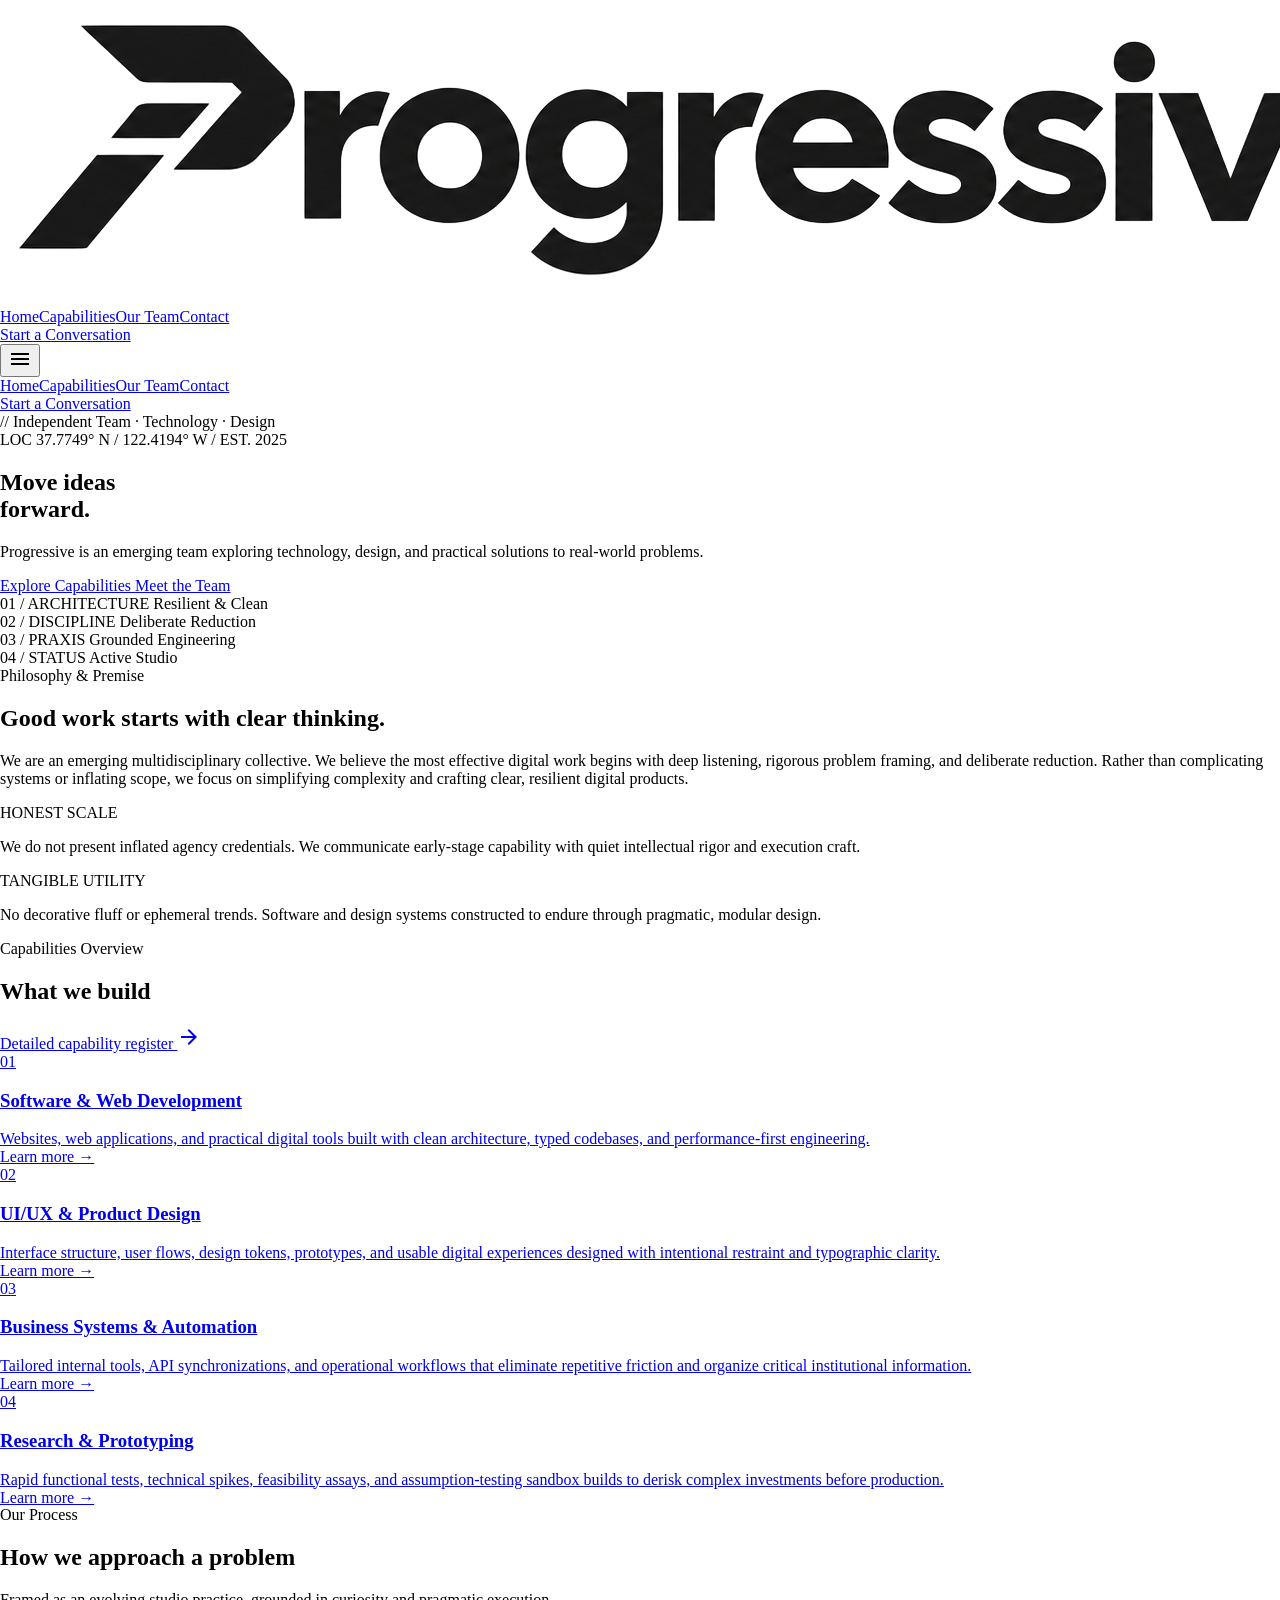
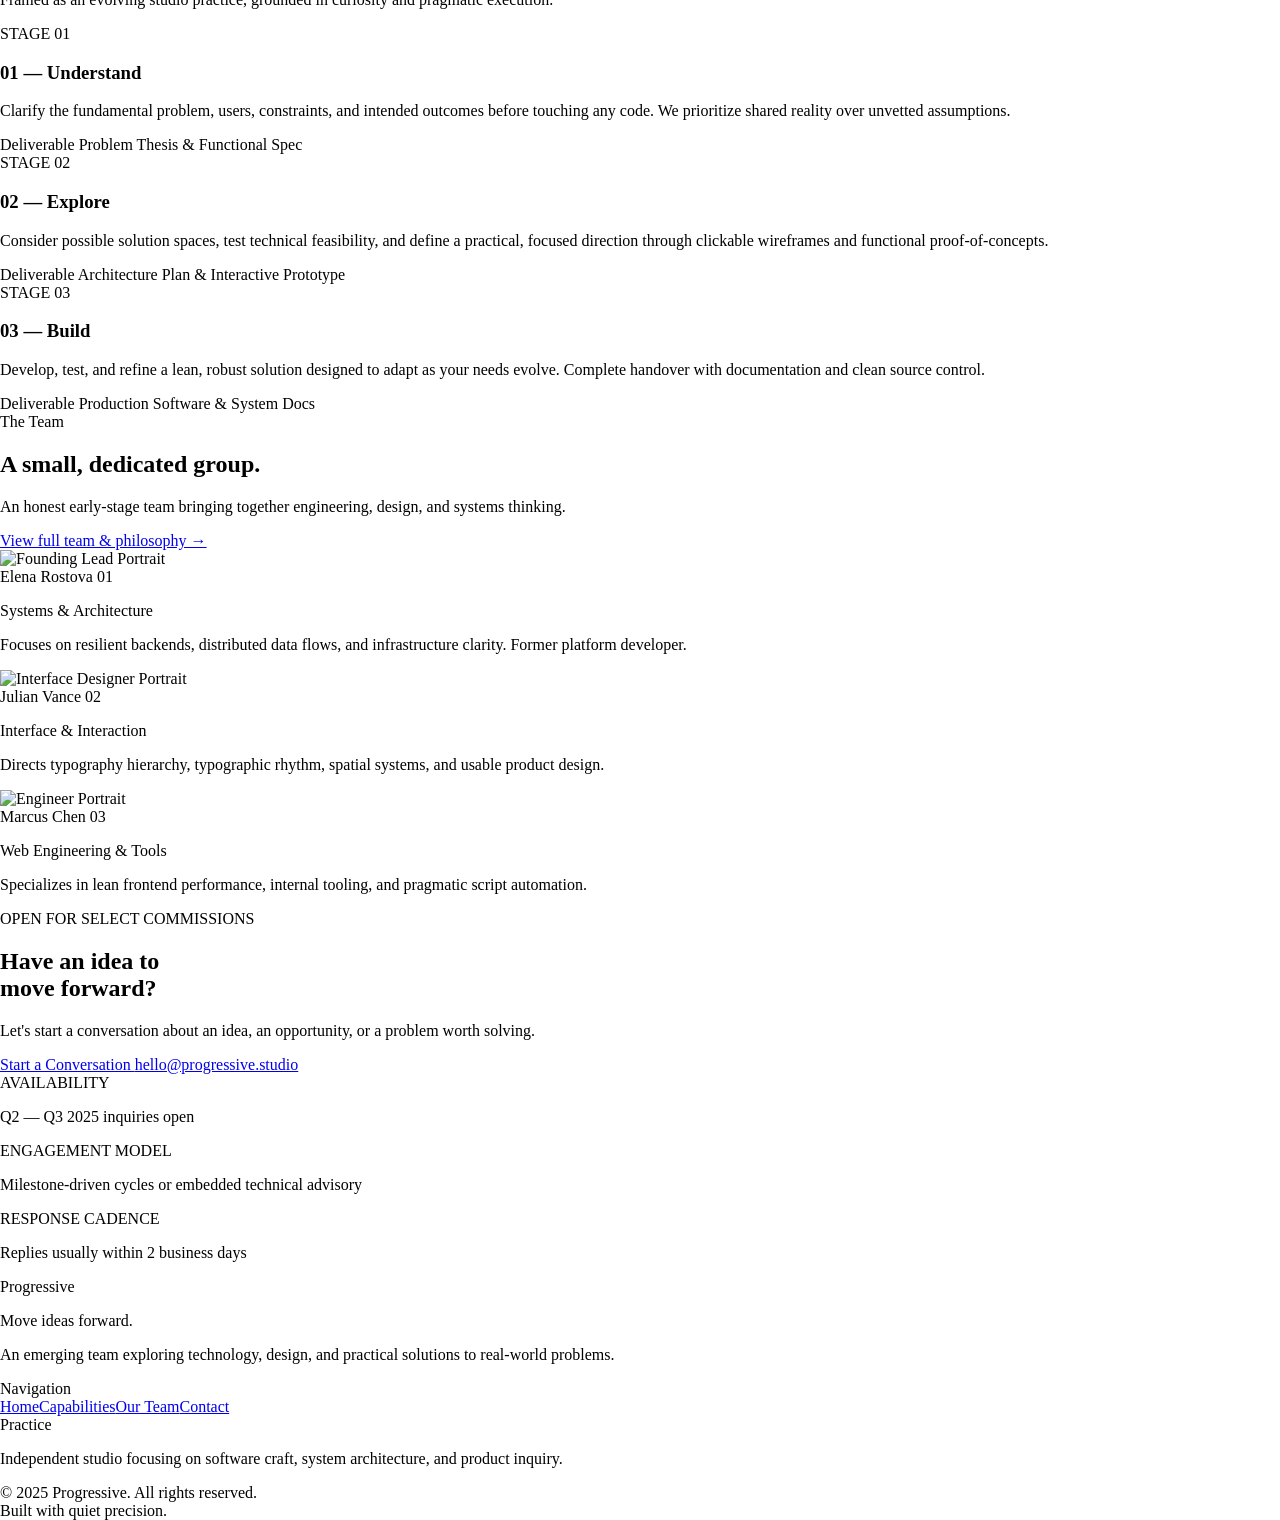
==== index.html @ a277f341 "first commit" ====
<!doctype html>

<html lang="en">
  <head>
    <meta charset="utf-8" />
    <meta content="width=device-width, initial-scale=1.0" name="viewport" />
    <meta content="web_standard" name="shell-type" />
    <link
      href="https://fonts.googleapis.com/css2?family=Material+Symbols+Outlined:opsz,wght,FILL,GRAD@20..48,100..700,0..1,-50..200"
      rel="stylesheet"
    />
    <link
      href="https://fonts.googleapis.com/css2?family=Material+Symbols+Outlined:wght,FILL@100..700,0..1&display=swap"
      rel="stylesheet"
    />
    <link
      href="https://fonts.googleapis.com/css2?family=Geist:wght@100..900&display=swap"
      rel="stylesheet"
    />
    <style>
      @layer base {
        html,
        body {
          margin: 0;
          padding: 0;
        }

        body {
          overscroll-behavior: none;
        }

        main > :first-child {
          margin-top: 0 !important;
        }

        main > :last-child {
          margin-bottom: 0 !important;
        }
      }

      ::-webkit-scrollbar {
        display: none;
      }
    </style>
    <script src="https://cdn.tailwindcss.com"></script>
    <script id="tailwind-config">
      tailwind.config = {
        darkMode: "class",
        theme: {
          extend: {
            colors: {
              border: "#DEDED8",
              "surface-container": "#eeeeec",
              "surface-tint": "#5f5e5e",
              "on-tertiary-fixed": "#1b1c17",
              "on-tertiary": "#ffffff",
              tertiary: "#000000",
              "on-error-container": "#93000a",
              "on-secondary-fixed": "#062013",
              "on-secondary": "#ffffff",
              error: "#ba1a1a",
              background: "#f9f9f7",
              "on-primary-fixed": "#1c1b1b",
              "dark-text": "#FAFAF8",
              primary: "#000000",
              "surface-container-high": "#e8e8e6",
              "secondary-fixed-dim": "#b0ceb9",
              "primary-container": "#1c1b1b",
              outline: "#747878",
              "surface-container-highest": "#e2e3e1",
              "on-background": "#1a1c1b",
              "on-primary": "#ffffff",
              "tertiary-fixed-dim": "#c8c7bf",
              "on-secondary-container": "#4f6a59",
              "dark-section": "#191919",
              secondary: "#496454",
              "on-surface": "#1a1c1b",
              "surface-variant": "#e2e3e1",
              "on-error": "#ffffff",
              "accent-foreground": "#FFFFFF",
              "surface-container-lowest": "#ffffff",
              "on-primary-container": "#858383",
              "on-surface-variant": "#444748",
              "inverse-primary": "#c8c6c5",
              "surface-container-low": "#f4f4f2",
              "primary-fixed-dim": "#c8c6c5",
              "on-secondary-fixed-variant": "#324c3d",
              "on-tertiary-fixed-variant": "#474742",
              "surface-bright": "#f9f9f7",
              "inverse-on-surface": "#f1f1ef",
              "tertiary-container": "#1b1c17",
              "surface-dim": "#dadad8",
              "secondary-container": "#ccead4",
              "primary-fixed": "#e5e2e1",
              "on-primary-fixed-variant": "#474746",
              surface: "#F0F0EC",
              "tertiary-fixed": "#e4e3db",
              "outline-variant": "#c4c7c7",
              "error-container": "#ffdad6",
              "inverse-surface": "#2f3130",
              "secondary-fixed": "#ccead4",
              "on-tertiary-container": "#84847e",
            },
            borderRadius: {
              DEFAULT: "0.125rem",
              lg: "0.25rem",
              xl: "0.5rem",
              full: "0.75rem",
            },
            spacing: {
              "margin-tablet": "2rem",
              gutter: "2rem",
              "space-sm": "0.5rem",
              "margin-mobile": "1.25rem",
              "space-3xl": "7rem",
              "space-md": "1rem",
              "gutter-mobile": "1rem",
              "space-lg": "1.5rem",
              margin: "4rem",
              "space-xl": "2.5rem",
              "space-xs": "0.25rem",
              "space-2xl": "4rem",
            },
            fontFamily: {
              eyebrow: ["Geist"],
              "headline-md-mobile": ["Geist"],
              "display-hero": ["Geist"],
              "headline-lg": ["Geist"],
              "label-mono-sm": ["Geist"],
              "body-lg": ["Geist"],
              "display-hero-mobile": ["Geist"],
              "body-md": ["Geist"],
              "headline-sm": ["Geist"],
              "body-sm": ["Geist"],
              "headline-lg-mobile": ["Geist"],
              "headline-md": ["Geist"],
            },
            fontSize: {
              eyebrow: [
                "11px",
                {
                  lineHeight: "14px",
                  letterSpacing: "0.08em",
                  fontWeight: "600",
                },
              ],
              "headline-md-mobile": [
                "26px",
                {
                  lineHeight: "32px",
                  letterSpacing: "-0.01em",
                  fontWeight: "500",
                },
              ],
              "display-hero": [
                "72px",
                {
                  lineHeight: "76px",
                  letterSpacing: "-0.03em",
                  fontWeight: "500",
                },
              ],
              "headline-lg": [
                "48px",
                {
                  lineHeight: "52px",
                  letterSpacing: "-0.02em",
                  fontWeight: "500",
                },
              ],
              "label-mono-sm": [
                "12px",
                {
                  lineHeight: "16px",
                  letterSpacing: "0.06em",
                  fontWeight: "500",
                },
              ],
              "body-lg": [
                "18px",
                {
                  lineHeight: "28px",
                  letterSpacing: "-0.005em",
                  fontWeight: "400",
                },
              ],
              "display-hero-mobile": [
                "42px",
                {
                  lineHeight: "46px",
                  letterSpacing: "-0.025em",
                  fontWeight: "500",
                },
              ],
              "body-md": [
                "16px",
                { lineHeight: "24px", letterSpacing: "0em", fontWeight: "400" },
              ],
              "headline-sm": [
                "22px",
                {
                  lineHeight: "28px",
                  letterSpacing: "-0.01em",
                  fontWeight: "500",
                },
              ],
              "body-sm": [
                "14px",
                { lineHeight: "20px", letterSpacing: "0em", fontWeight: "400" },
              ],
              "headline-lg-mobile": [
                "34px",
                {
                  lineHeight: "38px",
                  letterSpacing: "-0.015em",
                  fontWeight: "500",
                },
              ],
              "headline-md": [
                "32px",
                {
                  lineHeight: "38px",
                  letterSpacing: "-0.015em",
                  fontWeight: "500",
                },
              ],
            },
          },
        },
      };
    </script>
    <link rel="stylesheet" href="site.css" />
  </head>

  <body
    class="bg-background text-on-surface font-body-md text-body-md antialiased selection:bg-secondary-container selection:text-on-secondary-fixed"
  >
    <header
      class="fixed top-0 left-0 right-0 z-50 bg-background/95 backdrop-blur-md border-b border-border"
    >
      <div
        class="h-16 max-w-[1280px] mx-auto px-margin-mobile md:px-margin-tablet lg:px-margin flex items-center justify-between"
      >
        <div class="flex items-center gap-space-md">
          <a
            class="flex items-center gap-space-sm group focus:outline-none focus:ring-1 focus:ring-primary"
            data-path="home"
            href="home.html"
            ><img
              src="images/logo.png"
              alt="Progressive"
              class="h-6 md:h-7 w-auto object-contain"
          /></a>
        </div>
        <div class="hidden md:flex items-center gap-space-lg">
          <nav
            class="flex items-center gap-space-lg"
            data-active-classes="text-primary font-medium underline underline-offset-4 decoration-1"
          >
            <a
              aria-current="page"
              class="transition-colors duration-150 text-primary font-medium underline underline-offset-4 decoration-1"
              data-path="home"
              href="home.html"
              >Home</a
            ><a
              class="font-body-sm text-body-sm text-on-surface-variant hover:text-primary transition-colors duration-150"
              data-path="capabilities"
              href="capabilities.html"
              >Capabilities</a
            ><a
              class="font-body-sm text-body-sm text-on-surface-variant hover:text-primary transition-colors duration-150"
              data-path="our-team"
              href="our_team.html"
              >Our Team</a
            ><a
              class="font-body-sm text-body-sm text-on-surface-variant hover:text-primary transition-colors duration-150"
              data-path="contact"
              href="contact.html"
              >Contact</a
            >
          </nav>
          <div class="h-4 w-[1px] bg-border"></div>
          <a
            class="px-space-md py-space-xs rounded-lg border border-primary text-primary font-body-sm text-body-sm hover:bg-dark-section hover:text-on-primary transition-colors duration-150 focus:outline-none focus:ring-2 focus:ring-secondary focus:ring-offset-2"
            data-path="contact"
            href="contact.html"
            >Start a Conversation</a
          >
        </div>
        <div class="flex md:hidden items-center gap-space-sm">
          <button
            aria-controls="mobile-nav-drawer"
            aria-expanded="false"
            aria-label="Toggle Navigation Menu"
            class="p-space-xs text-on-surface hover:text-primary focus:outline-none"
            id="mobile-nav-toggle"
            type="button"
          >
            <span class="material-symbols-outlined text-[24px]">menu</span>
          </button>
        </div>
      </div>
      <div
        class="hidden md:hidden border-b border-border bg-background px-margin-mobile py-space-lg"
        id="mobile-nav-drawer"
      >
        <nav
          class="flex flex-col gap-space-md"
          data-active-classes="text-primary font-medium underline underline-offset-4"
        >
          <a
            aria-current="page"
            class="transition-colors text-primary font-medium underline underline-offset-4"
            data-path="home"
            href="home.html"
            >Home</a
          ><a
            class="font-body-sm text-body-sm text-on-surface-variant hover:text-primary transition-colors"
            data-path="capabilities"
            href="capabilities.html"
            >Capabilities</a
          ><a
            class="font-body-sm text-body-sm text-on-surface-variant hover:text-primary transition-colors"
            data-path="our-team"
            href="our_team.html"
            >Our Team</a
          ><a
            class="font-body-sm text-body-sm text-on-surface-variant hover:text-primary transition-colors"
            data-path="contact"
            href="contact.html"
            >Contact</a
          >
        </nav>
        <div class="mt-space-lg pt-space-md border-t border-border">
          <a
            class="inline-block w-full text-center px-space-md py-space-sm rounded-lg border border-primary bg-primary text-on-primary font-body-sm text-body-sm hover:bg-dark-section transition-colors"
            data-path="contact"
            href="contact.html"
            >Start a Conversation</a
          >
        </div>
      </div>
    </header>
    <main class="w-full pt-16 bg-background min-h-screen">
      <div class="flex flex-col w-full">
        <!-- SECTION 1: HERO -->
        <section
          class="w-full pt-space-2xl md:pt-space-3xl pb-space-2xl border-b border-border bg-background"
        >
          <div
            class="max-w-[1280px] mx-auto px-margin-mobile md:px-margin-tablet lg:px-margin"
          >
            <!-- Minimalist Structural Coordinates & Eyebrow Bar -->
            <div
              class="hero-fade delay-1 flex items-center justify-between pb-space-lg mb-space-2xl border-b border-border"
            >
              <span
                class="font-eyebrow text-eyebrow uppercase tracking-widest text-on-surface-variant"
                >// Independent Team · Technology · Design</span
              >
              <div
                class="hidden sm:flex items-center gap-space-md font-label-mono-sm text-label-mono-sm text-outline"
              >
                <span>LOC 37.7749° N / 122.4194° W</span>
                <span class="text-border">/</span>
                <span>EST. 2025</span>
              </div>
            </div>
            <!-- Main Typographic Hook -->
            <div
              class="grid grid-cols-1 lg:grid-cols-12 gap-gutter items-baseline"
            >
              <div class="lg:col-span-8">
                <h1
                  class="hero-fade delay-2 font-display-hero text-display-hero-mobile md:text-display-hero text-primary tracking-tight font-medium leading-[1.05]"
                >
                  Move ideas<br />forward.
                </h1>
              </div>
              <div
                class="lg:col-span-4 mt-space-lg lg:mt-0 flex flex-col justify-end"
              >
                <p
                  class="hero-fade delay-3 font-body-lg text-body-lg text-on-surface-variant leading-relaxed"
                >
                  Progressive is an emerging team exploring technology, design,
                  and practical solutions to real-world problems.
                </p>
                <div
                  class="hero-fade delay-4 pt-space-lg flex flex-wrap items-center gap-space-md"
                >
                  <a
                    class="inline-flex items-center justify-center px-space-lg py-space-sm rounded-lg bg-dark-section text-dark-text font-body-sm text-body-sm hover:bg-neutral-800 transition-colors duration-150 focus:outline-none focus:ring-2 focus:ring-secondary focus:ring-offset-2"
                    data-path="capabilities"
                    href="capabilities.html"
                  >
                    Explore Capabilities
                  </a>
                  <a
                    class="inline-flex items-center justify-center px-space-lg py-space-sm rounded-lg border border-border text-primary font-body-sm text-body-sm hover:bg-surface hover:border-primary transition-colors duration-150 focus:outline-none focus:ring-2 focus:ring-secondary focus:ring-offset-2"
                    data-path="our-team"
                    href="our_team.html"
                  >
                    Meet the Team
                  </a>
                </div>
              </div>
            </div>
            <!-- Visual Metric/Structure Divider -->
            <div
              class="hero-fade delay-4 mt-space-3xl pt-space-md border-t border-border grid grid-cols-2 md:grid-cols-4 gap-gutter text-on-surface-variant font-label-mono-sm text-label-mono-sm"
            >
              <div>
                <span class="text-outline block mb-1">01 / ARCHITECTURE</span>
                <span class="text-primary font-body-sm text-body-sm"
                  >Resilient & Clean</span
                >
              </div>
              <div>
                <span class="text-outline block mb-1">02 / DISCIPLINE</span>
                <span class="text-primary font-body-sm text-body-sm"
                  >Deliberate Reduction</span
                >
              </div>
              <div>
                <span class="text-outline block mb-1">03 / PRAXIS</span>
                <span class="text-primary font-body-sm text-body-sm"
                  >Grounded Engineering</span
                >
              </div>
              <div>
                <span class="text-outline block mb-1">04 / STATUS</span>
                <span
                  class="text-secondary font-body-sm text-body-sm flex items-center gap-1.5"
                >
                  <span class="w-1.5 h-1.5 rounded-full bg-secondary"></span>
                  Active Studio
                </span>
              </div>
            </div>
          </div>
        </section>
        <!-- SECTION 2: BRAND INTRODUCTION -->
        <section
          class="reveal-on-scroll w-full py-space-2xl md:py-space-3xl border-b border-border bg-background"
        >
          <div
            class="max-w-[1280px] mx-auto px-margin-mobile md:px-margin-tablet lg:px-margin"
          >
            <div class="grid grid-cols-1 lg:grid-cols-12 gap-gutter">
              <div class="lg:col-span-4">
                <span
                  class="font-eyebrow text-eyebrow uppercase tracking-widest text-on-surface-variant"
                  >Philosophy & Premise</span
                >
                <h2
                  class="mt-space-sm font-headline-md text-headline-md-mobile md:text-headline-md text-primary tracking-tight font-medium"
                >
                  Good work starts with clear thinking.
                </h2>
              </div>
              <div class="lg:col-span-7 lg:col-start-6">
                <p
                  class="font-body-lg text-body-lg text-on-surface leading-relaxed mb-space-lg"
                >
                  We are an emerging multidisciplinary collective. We believe
                  the most effective digital work begins with deep listening,
                  rigorous problem framing, and deliberate reduction. Rather
                  than complicating systems or inflating scope, we focus on
                  simplifying complexity and crafting clear, resilient digital
                  products.
                </p>
                <div
                  class="grid grid-cols-1 sm:grid-cols-2 gap-space-xl pt-space-lg border-t border-border"
                >
                  <div>
                    <span
                      class="font-label-mono-sm text-label-mono-sm text-secondary block mb-space-xs font-semibold"
                      >HONEST SCALE</span
                    >
                    <p
                      class="font-body-sm text-body-sm text-on-surface-variant leading-relaxed"
                    >
                      We do not present inflated agency credentials. We
                      communicate early-stage capability with quiet intellectual
                      rigor and execution craft.
                    </p>
                  </div>
                  <div>
                    <span
                      class="font-label-mono-sm text-label-mono-sm text-secondary block mb-space-xs font-semibold"
                      >TANGIBLE UTILITY</span
                    >
                    <p
                      class="font-body-sm text-body-sm text-on-surface-variant leading-relaxed"
                    >
                      No decorative fluff or ephemeral trends. Software and
                      design systems constructed to endure through pragmatic,
                      modular design.
                    </p>
                  </div>
                </div>
              </div>
            </div>
          </div>
        </section>
        <!-- SECTION 3: CAPABILITIES PREVIEW -->
        <section
          class="reveal-on-scroll w-full py-space-2xl md:py-space-3xl border-b border-border bg-background"
        >
          <div
            class="max-w-[1280px] mx-auto px-margin-mobile md:px-margin-tablet lg:px-margin"
          >
            <div
              class="flex flex-col md:flex-row md:items-end justify-between mb-space-2xl pb-space-md border-b border-border gap-space-md"
            >
              <div>
                <span
                  class="font-eyebrow text-eyebrow uppercase tracking-widest text-on-surface-variant block mb-space-xs"
                  >Capabilities Overview</span
                >
                <h2
                  class="font-headline-lg text-headline-lg-mobile md:text-headline-lg text-primary tracking-tight font-medium"
                >
                  What we build
                </h2>
              </div>
              <a
                class="font-body-sm text-body-sm text-secondary hover:text-primary transition-colors underline underline-offset-4 flex items-center gap-1"
                data-path="capabilities"
                href="capabilities.html"
              >
                Detailed capability register
                <span class="material-symbols-outlined text-[16px]"
                  >arrow_forward</span
                >
              </a>
            </div>
            <!-- Anti-Card Editorial List -->
            <div class="flex flex-col">
              <!-- 01 -->
              <a
                class="group border-b border-border py-space-xl px-space-sm hover:bg-surface transition-colors duration-150"
                data-path="capabilities"
                href="capabilities.html#software-dev"
              >
                <div
                  class="grid grid-cols-1 md:grid-cols-12 gap-gutter items-baseline"
                >
                  <div
                    class="md:col-span-1 font-label-mono-sm text-label-mono-sm text-outline group-hover:text-primary transition-colors"
                  >
                    01
                  </div>
                  <div class="md:col-span-4">
                    <h3
                      class="font-headline-sm text-headline-sm text-primary tracking-tight font-medium group-hover:text-secondary transition-colors"
                    >
                      Software & Web Development
                    </h3>
                  </div>
                  <div
                    class="md:col-span-5 text-on-surface-variant font-body-sm text-body-sm leading-relaxed"
                  >
                    Websites, web applications, and practical digital tools
                    built with clean architecture, typed codebases, and
                    performance-first engineering.
                  </div>
                  <div
                    class="md:col-span-2 flex justify-start md:justify-end items-center mt-space-sm md:mt-0 font-body-sm text-body-sm text-secondary"
                  >
                    <span
                      class="group-hover:translate-x-1 transition-transform duration-150 inline-flex items-center gap-1 font-medium"
                    >
                      Learn more →
                    </span>
                  </div>
                </div>
              </a>
              <!-- 02 -->
              <a
                class="group border-b border-border py-space-xl px-space-sm hover:bg-surface transition-colors duration-150"
                data-path="capabilities"
                href="capabilities.html#product-design"
              >
                <div
                  class="grid grid-cols-1 md:grid-cols-12 gap-gutter items-baseline"
                >
                  <div
                    class="md:col-span-1 font-label-mono-sm text-label-mono-sm text-outline group-hover:text-primary transition-colors"
                  >
                    02
                  </div>
                  <div class="md:col-span-4">
                    <h3
                      class="font-headline-sm text-headline-sm text-primary tracking-tight font-medium group-hover:text-secondary transition-colors"
                    >
                      UI/UX & Product Design
                    </h3>
                  </div>
                  <div
                    class="md:col-span-5 text-on-surface-variant font-body-sm text-body-sm leading-relaxed"
                  >
                    Interface structure, user flows, design tokens, prototypes,
                    and usable digital experiences designed with intentional
                    restraint and typographic clarity.
                  </div>
                  <div
                    class="md:col-span-2 flex justify-start md:justify-end items-center mt-space-sm md:mt-0 font-body-sm text-body-sm text-secondary"
                  >
                    <span
                      class="group-hover:translate-x-1 transition-transform duration-150 inline-flex items-center gap-1 font-medium"
                    >
                      Learn more →
                    </span>
                  </div>
                </div>
              </a>
              <!-- 03 -->
              <a
                class="group border-b border-border py-space-xl px-space-sm hover:bg-surface transition-colors duration-150"
                data-path="capabilities"
                href="capabilities.html#systems-automation"
              >
                <div
                  class="grid grid-cols-1 md:grid-cols-12 gap-gutter items-baseline"
                >
                  <div
                    class="md:col-span-1 font-label-mono-sm text-label-mono-sm text-outline group-hover:text-primary transition-colors"
                  >
                    03
                  </div>
                  <div class="md:col-span-4">
                    <h3
                      class="font-headline-sm text-headline-sm text-primary tracking-tight font-medium group-hover:text-secondary transition-colors"
                    >
                      Business Systems & Automation
                    </h3>
                  </div>
                  <div
                    class="md:col-span-5 text-on-surface-variant font-body-sm text-body-sm leading-relaxed"
                  >
                    Tailored internal tools, API synchronizations, and
                    operational workflows that eliminate repetitive friction and
                    organize critical institutional information.
                  </div>
                  <div
                    class="md:col-span-2 flex justify-start md:justify-end items-center mt-space-sm md:mt-0 font-body-sm text-body-sm text-secondary"
                  >
                    <span
                      class="group-hover:translate-x-1 transition-transform duration-150 inline-flex items-center gap-1 font-medium"
                    >
                      Learn more →
                    </span>
                  </div>
                </div>
              </a>
              <!-- 04 -->
              <a
                class="group border-b border-border py-space-xl px-space-sm hover:bg-surface transition-colors duration-150"
                data-path="capabilities"
                href="capabilities.html#research-prototyping"
              >
                <div
                  class="grid grid-cols-1 md:grid-cols-12 gap-gutter items-baseline"
                >
                  <div
                    class="md:col-span-1 font-label-mono-sm text-label-mono-sm text-outline group-hover:text-primary transition-colors"
                  >
                    04
                  </div>
                  <div class="md:col-span-4">
                    <h3
                      class="font-headline-sm text-headline-sm text-primary tracking-tight font-medium group-hover:text-secondary transition-colors"
                    >
                      Research & Prototyping
                    </h3>
                  </div>
                  <div
                    class="md:col-span-5 text-on-surface-variant font-body-sm text-body-sm leading-relaxed"
                  >
                    Rapid functional tests, technical spikes, feasibility
                    assays, and assumption-testing sandbox builds to derisk
                    complex investments before production.
                  </div>
                  <div
                    class="md:col-span-2 flex justify-start md:justify-end items-center mt-space-sm md:mt-0 font-body-sm text-body-sm text-secondary"
                  >
                    <span
                      class="group-hover:translate-x-1 transition-transform duration-150 inline-flex items-center gap-1 font-medium"
                    >
                      Learn more →
                    </span>
                  </div>
                </div>
              </a>
            </div>
          </div>
        </section>
        <!-- SECTION 4: WORKING APPROACH -->
        <section
          class="reveal-on-scroll w-full py-space-2xl md:py-space-3xl border-b border-border bg-background"
        >
          <div
            class="max-w-[1280px] mx-auto px-margin-mobile md:px-margin-tablet lg:px-margin"
          >
            <div class="max-w-3xl mb-space-3xl">
              <span
                class="font-eyebrow text-eyebrow uppercase tracking-widest text-on-surface-variant block mb-space-xs"
                >Our Process</span
              >
              <h2
                class="font-headline-lg text-headline-lg-mobile md:text-headline-lg text-primary tracking-tight font-medium mb-space-sm"
              >
                How we approach a problem
              </h2>
              <p
                class="font-body-lg text-body-lg text-on-surface-variant leading-relaxed"
              >
                Framed as an evolving studio practice, grounded in curiosity and
                pragmatic execution.
              </p>
            </div>
            <!-- 3-Column Stepped Index -->
            <div class="grid grid-cols-1 md:grid-cols-3 gap-gutter">
              <div
                class="pt-space-lg border-t border-border flex flex-col justify-between h-full"
              >
                <div>
                  <div
                    class="font-label-mono-sm text-label-mono-sm text-outline mb-space-md"
                  >
                    STAGE 01
                  </div>
                  <h3
                    class="font-headline-sm text-headline-sm text-primary tracking-tight font-medium mb-space-sm"
                  >
                    01 — Understand
                  </h3>
                  <p
                    class="font-body-sm text-body-sm text-on-surface-variant leading-relaxed"
                  >
                    Clarify the fundamental problem, users, constraints, and
                    intended outcomes before touching any code. We prioritize
                    shared reality over unvetted assumptions.
                  </p>
                </div>
                <div class="pt-space-xl mt-space-xl border-t border-border/60">
                  <span
                    class="font-label-mono-sm text-label-mono-sm text-secondary uppercase tracking-wider block"
                    >Deliverable</span
                  >
                  <span
                    class="font-body-sm text-body-sm text-on-surface font-medium"
                    >Problem Thesis & Functional Spec</span
                  >
                </div>
              </div>
              <div
                class="pt-space-lg border-t border-border flex flex-col justify-between h-full"
              >
                <div>
                  <div
                    class="font-label-mono-sm text-label-mono-sm text-outline mb-space-md"
                  >
                    STAGE 02
                  </div>
                  <h3
                    class="font-headline-sm text-headline-sm text-primary tracking-tight font-medium mb-space-sm"
                  >
                    02 — Explore
                  </h3>
                  <p
                    class="font-body-sm text-body-sm text-on-surface-variant leading-relaxed"
                  >
                    Consider possible solution spaces, test technical
                    feasibility, and define a practical, focused direction
                    through clickable wireframes and functional
                    proof-of-concepts.
                  </p>
                </div>
                <div class="pt-space-xl mt-space-xl border-t border-border/60">
                  <span
                    class="font-label-mono-sm text-label-mono-sm text-secondary uppercase tracking-wider block"
                    >Deliverable</span
                  >
                  <span
                    class="font-body-sm text-body-sm text-on-surface font-medium"
                    >Architecture Plan & Interactive Prototype</span
                  >
                </div>
              </div>
              <div
                class="pt-space-lg border-t border-border flex flex-col justify-between h-full"
              >
                <div>
                  <div
                    class="font-label-mono-sm text-label-mono-sm text-outline mb-space-md"
                  >
                    STAGE 03
                  </div>
                  <h3
                    class="font-headline-sm text-headline-sm text-primary tracking-tight font-medium mb-space-sm"
                  >
                    03 — Build
                  </h3>
                  <p
                    class="font-body-sm text-body-sm text-on-surface-variant leading-relaxed"
                  >
                    Develop, test, and refine a lean, robust solution designed
                    to adapt as your needs evolve. Complete handover with
                    documentation and clean source control.
                  </p>
                </div>
                <div class="pt-space-xl mt-space-xl border-t border-border/60">
                  <span
                    class="font-label-mono-sm text-label-mono-sm text-secondary uppercase tracking-wider block"
                    >Deliverable</span
                  >
                  <span
                    class="font-body-sm text-body-sm text-on-surface font-medium"
                    >Production Software & System Docs</span
                  >
                </div>
              </div>
            </div>
          </div>
        </section>
        <!-- SECTION 5: TEAM PREVIEW -->
        <section
          class="reveal-on-scroll w-full py-space-2xl md:py-space-3xl border-b border-border bg-background"
        >
          <div
            class="max-w-[1280px] mx-auto px-margin-mobile md:px-margin-tablet lg:px-margin"
          >
            <div
              class="grid grid-cols-1 lg:grid-cols-12 gap-gutter mb-space-2xl pb-space-lg border-b border-border items-end"
            >
              <div class="lg:col-span-5">
                <span
                  class="font-eyebrow text-eyebrow uppercase tracking-widest text-on-surface-variant block mb-space-xs"
                  >The Team</span
                >
                <h2
                  class="font-headline-lg text-headline-lg-mobile md:text-headline-lg text-primary tracking-tight font-medium"
                >
                  A small, dedicated group.
                </h2>
              </div>
              <div
                class="lg:col-span-7 flex flex-col md:flex-row md:items-end justify-between gap-space-md"
              >
                <p
                  class="font-body-md text-body-md text-on-surface-variant max-w-md leading-relaxed"
                >
                  An honest early-stage team bringing together engineering,
                  design, and systems thinking.
                </p>
                <a
                  class="font-body-sm text-body-sm text-secondary hover:text-primary transition-colors underline underline-offset-4 whitespace-nowrap"
                  data-path="our-team"
                  href="our_team.html"
                >
                  View full team & philosophy →
                </a>
              </div>
            </div>
            <!-- Team Members Typographic Row Matrix -->
            <div class="grid grid-cols-1 md:grid-cols-3 gap-gutter">
              <!-- Member 1 -->
              <div class="flex flex-col group">
                <div
                  class="portrait-container w-full aspect-[4/5] bg-surface-container mb-space-md overflow-hidden border border-border"
                >
                  <img
                    alt="Founding Lead Portrait"
                    class="w-full h-full object-cover grayscale contrast-125"
                    data-alt="Monochrome 35mm editorial portrait of a technical founder with calm posture in an airy architectural studio with soft daylight and concrete surfaces."
                    src="https://lh3.googleusercontent.com/aida-public/[base64]"
                  />
                </div>
                <div class="pt-space-sm border-t border-border">
                  <div class="flex items-baseline justify-between mb-space-xs">
                    <span
                      class="font-headline-sm text-headline-sm text-primary tracking-tight font-medium"
                      >Elena Rostova</span
                    >
                    <span
                      class="font-label-mono-sm text-label-mono-sm text-outline"
                      >01</span
                    >
                  </div>
                  <p
                    class="font-body-sm text-body-sm text-secondary font-medium mb-space-xs"
                  >
                    Systems & Architecture
                  </p>
                  <p
                    class="font-body-sm text-body-sm text-on-surface-variant leading-relaxed"
                  >
                    Focuses on resilient backends, distributed data flows, and
                    infrastructure clarity. Former platform developer.
                  </p>
                </div>
              </div>
              <!-- Member 2 -->
              <div class="flex flex-col group">
                <div
                  class="portrait-container w-full aspect-[4/5] bg-surface-container mb-space-md overflow-hidden border border-border"
                >
                  <img
                    alt="Interface Designer Portrait"
                    class="w-full h-full object-cover grayscale contrast-125"
                    data-alt="High-contrast black-and-white minimalist portrait of a product designer in a structured black knit sweater with natural window lighting."
                    src="https://lh3.googleusercontent.com/aida-public/[base64]"
                  />
                </div>
                <div class="pt-space-sm border-t border-border">
                  <div class="flex items-baseline justify-between mb-space-xs">
                    <span
                      class="font-headline-sm text-headline-sm text-primary tracking-tight font-medium"
                      >Julian Vance</span
                    >
                    <span
                      class="font-label-mono-sm text-label-mono-sm text-outline"
                      >02</span
                    >
                  </div>
                  <p
                    class="font-body-sm text-body-sm text-secondary font-medium mb-space-xs"
                  >
                    Interface & Interaction
                  </p>
                  <p
                    class="font-body-sm text-body-sm text-on-surface-variant leading-relaxed"
                  >
                    Directs typography hierarchy, typographic rhythm, spatial
                    systems, and usable product design.
                  </p>
                </div>
              </div>
              <!-- Member 3 -->
              <div class="flex flex-col group">
                <div
                  class="portrait-container w-full aspect-[4/5] bg-surface-container mb-space-md overflow-hidden border border-border"
                >
                  <img
                    alt="Engineer Portrait"
                    class="w-full h-full object-cover grayscale contrast-125"
                    data-alt="Editorial candid black and white portrait of a software engineer reviewing architectural schematics in a naturally lit industrial workspace."
                    src="https://lh3.googleusercontent.com/aida-public/[base64]"
                  />
                </div>
                <div class="pt-space-sm border-t border-border">
                  <div class="flex items-baseline justify-between mb-space-xs">
                    <span
                      class="font-headline-sm text-headline-sm text-primary tracking-tight font-medium"
                      >Marcus Chen</span
                    >
                    <span
                      class="font-label-mono-sm text-label-mono-sm text-outline"
                      >03</span
                    >
                  </div>
                  <p
                    class="font-body-sm text-body-sm text-secondary font-medium mb-space-xs"
                  >
                    Web Engineering & Tools
                  </p>
                  <p
                    class="font-body-sm text-body-sm text-on-surface-variant leading-relaxed"
                  >
                    Specializes in lean frontend performance, internal tooling,
                    and pragmatic script automation.
                  </p>
                </div>
              </div>
            </div>
          </div>
        </section>
        <!-- SECTION 6: CLOSING CALL-TO-ACTION -->
        <section
          class="reveal-on-scroll w-full py-space-3xl bg-dark-section text-dark-text"
        >
          <div
            class="max-w-[1280px] mx-auto px-margin-mobile md:px-margin-tablet lg:px-margin"
          >
            <div
              class="grid grid-cols-1 lg:grid-cols-12 gap-gutter items-center"
            >
              <div class="lg:col-span-8">
                <div
                  class="flex items-center gap-space-sm mb-space-md font-label-mono-sm text-label-mono-sm text-secondary-fixed-dim"
                >
                  <span
                    class="inline-block w-2 h-2 rounded-full bg-secondary-fixed-dim"
                  ></span>
                  <span>OPEN FOR SELECT COMMISSIONS</span>
                </div>
                <h2
                  class="font-display-hero text-display-hero-mobile md:text-display-hero tracking-tight font-medium mb-space-md text-dark-text leading-[1.1]"
                >
                  Have an idea to<br class="hidden sm:inline" />
                  move forward?
                </h2>
                <p
                  class="font-body-lg text-body-lg text-neutral-400 max-w-xl leading-relaxed mb-space-xl"
                >
                  Let's start a conversation about an idea, an opportunity, or a
                  problem worth solving.
                </p>
                <div
                  class="flex flex-col sm:flex-row items-stretch sm:items-center gap-space-md pt-space-md"
                >
                  <a
                    class="inline-flex items-center justify-center px-space-xl py-space-sm rounded-lg bg-background text-on-background font-body-sm text-body-sm font-medium hover:bg-surface-container transition-colors duration-150 focus:outline-none focus:ring-2 focus:ring-secondary-fixed-dim"
                    data-path="contact"
                    href="contact.html"
                  >
                    Start a Conversation
                  </a>
                  <a
                    class="inline-flex items-center justify-center sm:justify-start px-space-lg py-space-sm rounded-lg border border-neutral-700 text-neutral-300 font-label-mono-sm text-label-mono-sm hover:border-neutral-500 hover:text-dark-text transition-colors duration-150"
                    href="mailto:hello@progressive.studio"
                  >
                    hello@progressive.studio
                  </a>
                </div>
              </div>
              <div
                class="lg:col-span-4 mt-space-2xl lg:mt-0 flex flex-col justify-end border-t lg:border-t-0 lg:border-l border-neutral-800 pt-space-lg lg:pt-0 lg:pl-space-xl"
              >
                <div class="space-y-space-md">
                  <div>
                    <span
                      class="font-eyebrow text-eyebrow uppercase tracking-widest text-neutral-500 block mb-1"
                      >AVAILABILITY</span
                    >
                    <p class="font-body-sm text-body-sm text-neutral-300">
                      Q2 — Q3 2025 inquiries open
                    </p>
                  </div>
                  <div>
                    <span
                      class="font-eyebrow text-eyebrow uppercase tracking-widest text-neutral-500 block mb-1"
                      >ENGAGEMENT MODEL</span
                    >
                    <p class="font-body-sm text-body-sm text-neutral-300">
                      Milestone-driven cycles or embedded technical advisory
                    </p>
                  </div>
                  <div>
                    <span
                      class="font-eyebrow text-eyebrow uppercase tracking-widest text-neutral-500 block mb-1"
                      >RESPONSE CADENCE</span
                    >
                    <p class="font-body-sm text-body-sm text-neutral-300">
                      Replies usually within 2 business days
                    </p>
                  </div>
                </div>
              </div>
            </div>
          </div>
        </section>
      </div>
    </main>
    <footer
      class="w-full bg-background border-t border-border pt-space-2xl pb-space-xl"
    >
      <div
        class="max-w-[1280px] mx-auto px-margin-mobile md:px-margin-tablet lg:px-margin"
      >
        <div class="grid grid-cols-1 md:grid-cols-12 gap-gutter mb-space-2xl">
          <div class="md:col-span-5 flex flex-col gap-space-sm">
            <div
              class="font-headline-sm text-headline-sm text-primary tracking-tight font-medium"
            >
              Progressive
            </div>
            <p class="font-body-sm text-body-sm text-secondary font-medium">
              Move ideas forward.
            </p>
            <p
              class="font-body-sm text-body-sm text-on-surface-variant max-w-sm mt-space-xs leading-relaxed"
            >
              An emerging team exploring technology, design, and practical
              solutions to real-world problems.
            </p>
          </div>
          <div class="md:col-span-3 md:col-start-8 flex flex-col gap-space-sm">
            <span
              class="font-eyebrow text-eyebrow uppercase tracking-widest text-on-surface-variant mb-space-xs"
              >Navigation</span
            >
            <nav
              class="flex flex-col gap-space-xs"
              data-active-classes="text-primary font-medium"
            >
              <a
                aria-current="page"
                class="transition-colors duration-150 text-primary font-medium"
                data-path="home"
                href="home.html"
                >Home</a
              ><a
                class="font-body-sm text-body-sm text-on-surface-variant hover:text-primary transition-colors duration-150"
                data-path="capabilities"
                href="capabilities.html"
                >Capabilities</a
              ><a
                class="font-body-sm text-body-sm text-on-surface-variant hover:text-primary transition-colors duration-150"
                data-path="our-team"
                href="our_team.html"
                >Our Team</a
              ><a
                class="font-body-sm text-body-sm text-on-surface-variant hover:text-primary transition-colors duration-150"
                data-path="contact"
                href="contact.html"
                >Contact</a
              >
            </nav>
          </div>
          <div class="md:col-span-2 flex flex-col gap-space-sm">
            <span
              class="font-eyebrow text-eyebrow uppercase tracking-widest text-on-surface-variant mb-space-xs"
              >Practice</span
            >
            <p
              class="font-body-sm text-body-sm text-on-surface-variant leading-relaxed"
            >
              Independent studio focusing on software craft, system
              architecture, and product inquiry.
            </p>
          </div>
        </div>
        <div
          class="pt-space-lg border-t border-border flex flex-col sm:flex-row items-baseline justify-between gap-space-sm text-on-surface-variant font-body-sm text-body-sm"
        >
          <div>© 2025 Progressive. All rights reserved.</div>
          <div class="font-label-mono-sm text-label-mono-sm text-outline">
            Built with quiet precision.
          </div>
        </div>
      </div>
    </footer>
    <script src="site.js"></script>
  </body>
</html>
---- site.css ----
/* ==========================================================================
   PROGRESSIVE STUDIO — MINIMALIST MOTION & INTERACTION ENHANCEMENTS
   ========================================================================== */

/* 1. Base & Scrolling */
html {
  scroll-behavior: smooth;
}

/* Compensate for fixed 4rem (64px) header plus comfortable breathing room */
[id] {
  scroll-margin-top: 5.5rem;
}

/* 2. Header Scroll Elevation */
header {
  transition: background-color 200ms ease, box-shadow 200ms ease, border-color 200ms ease;
}

header.is-scrolled {
  box-shadow: 0 1px 12px rgba(0, 0, 0, 0.035);
  background-color: rgba(249, 249, 247, 0.98);
  border-bottom-color: rgba(222, 222, 216, 0.9);
}

/* 3. Hero Gentle Entrance Animations (Progressive Enhancement) */
.hero-fade {
  opacity: 0;
  transform: translateY(10px);
  transition: opacity 420ms cubic-bezier(0.16, 1, 0.3, 1), transform 420ms cubic-bezier(0.16, 1, 0.3, 1);
  will-change: opacity, transform;
}

.hero-fade.is-visible {
  opacity: 1;
  transform: translateY(0);
}

.delay-1 { transition-delay: 50ms; }
.delay-2 { transition-delay: 130ms; }
.delay-3 { transition-delay: 210ms; }
.delay-4 { transition-delay: 290ms; }

/* 4. Scroll-Triggered Section Reveals */
/* By default, elements are completely visible so content is never hidden if JS fails */
.js-active .reveal-on-scroll {
  opacity: 0;
  transform: translateY(14px);
  transition: opacity 400ms cubic-bezier(0.16, 1, 0.3, 1), transform 400ms cubic-bezier(0.16, 1, 0.3, 1);
  will-change: opacity, transform;
}

.js-active .reveal-on-scroll.is-revealed {
  opacity: 1;
  transform: translateY(0);
}

.js-active .stagger-1 { transition-delay: 40ms; }
.js-active .stagger-2 { transition-delay: 80ms; }
.js-active .stagger-3 { transition-delay: 120ms; }
.js-active .stagger-4 { transition-delay: 160ms; }
.js-active .stagger-5 { transition-delay: 200ms; }

/* 5. Mobile Navigation Drawer Animation */
#mobile-nav-drawer {
  transition: max-height 240ms cubic-bezier(0.16, 1, 0.3, 1), opacity 200ms ease, padding 200ms ease;
  overflow: hidden;
}

#mobile-nav-drawer:not(.hidden) {
  display: block !important;
  animation: drawerSlideDown 220ms cubic-bezier(0.16, 1, 0.3, 1) forwards;
}

@keyframes drawerSlideDown {
  from {
    opacity: 0;
    transform: translateY(-6px);
  }
  to {
    opacity: 1;
    transform: translateY(0);
  }
}

/* 6. Refined Interactive Feedback */
/* Subtle button press */
button:active:not(:disabled),
a.interactive-btn:active,
[role="button"]:active {
  transform: scale(0.985);
}

/* Portrait hover refinement */
.portrait-container {
  overflow: hidden;
}

.portrait-container img {
  transition: transform 350ms cubic-bezier(0.16, 1, 0.3, 1), filter 350ms ease;
}

.group:hover .portrait-container img {
  transform: scale(1.02);
}

/* Accessible visible focus states */
a:focus-visible,
button:focus-visible,
input:focus-visible,
select:focus-visible,
textarea:focus-visible {
  outline: 2px solid #496454 !important;
  outline-offset: 2px !important;
}

/* 7. Reduced Motion Support */
@media (prefers-reduced-motion: reduce) {
  html {
    scroll-behavior: auto !important;
  }

  *, *::before, *::after {
    animation-duration: 0.001ms !important;
    animation-iteration-count: 1 !important;
    transition-duration: 0.001ms !important;
    scroll-behavior: auto !important;
  }

  .hero-fade,
  .js-active .reveal-on-scroll {
    opacity: 1 !important;
    transform: none !important;
    transition: none !important;
  }

  #mobile-nav-drawer:not(.hidden) {
    animation: none !important;
    transform: none !important;
  }
}
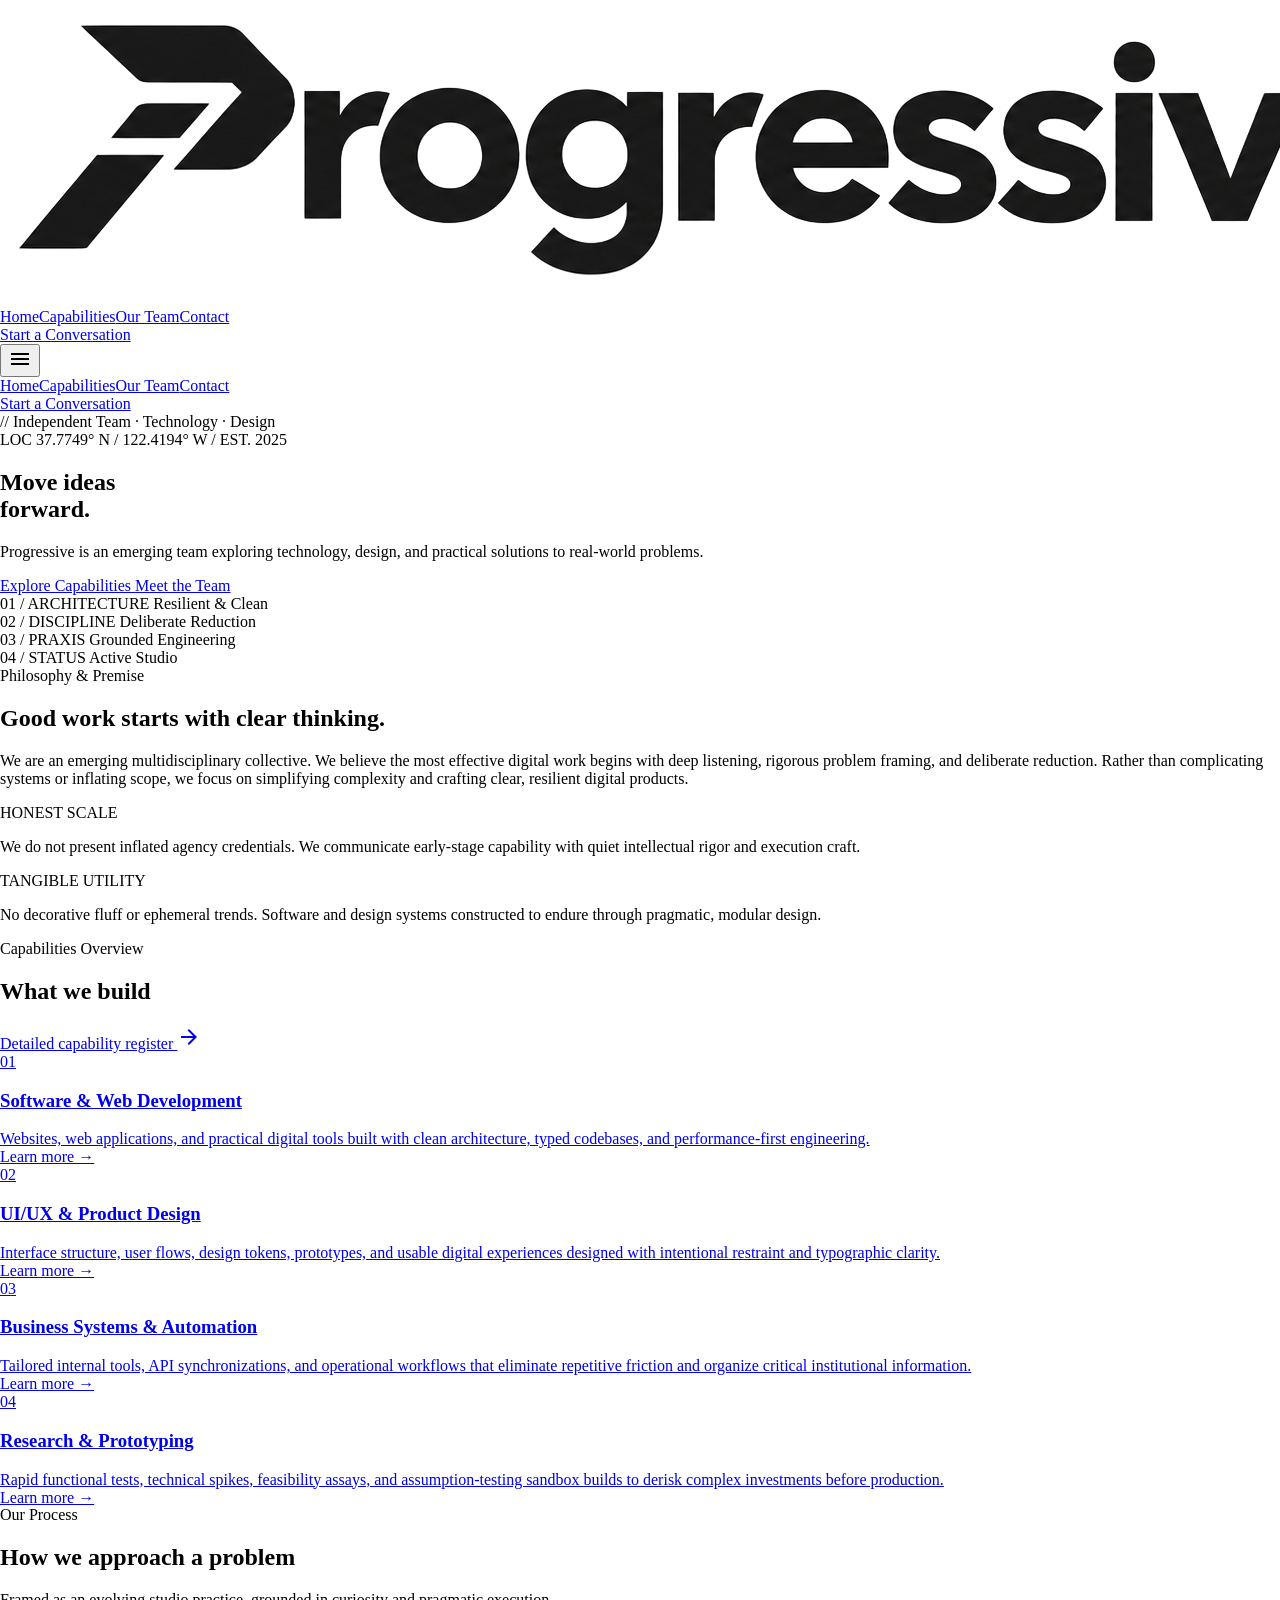
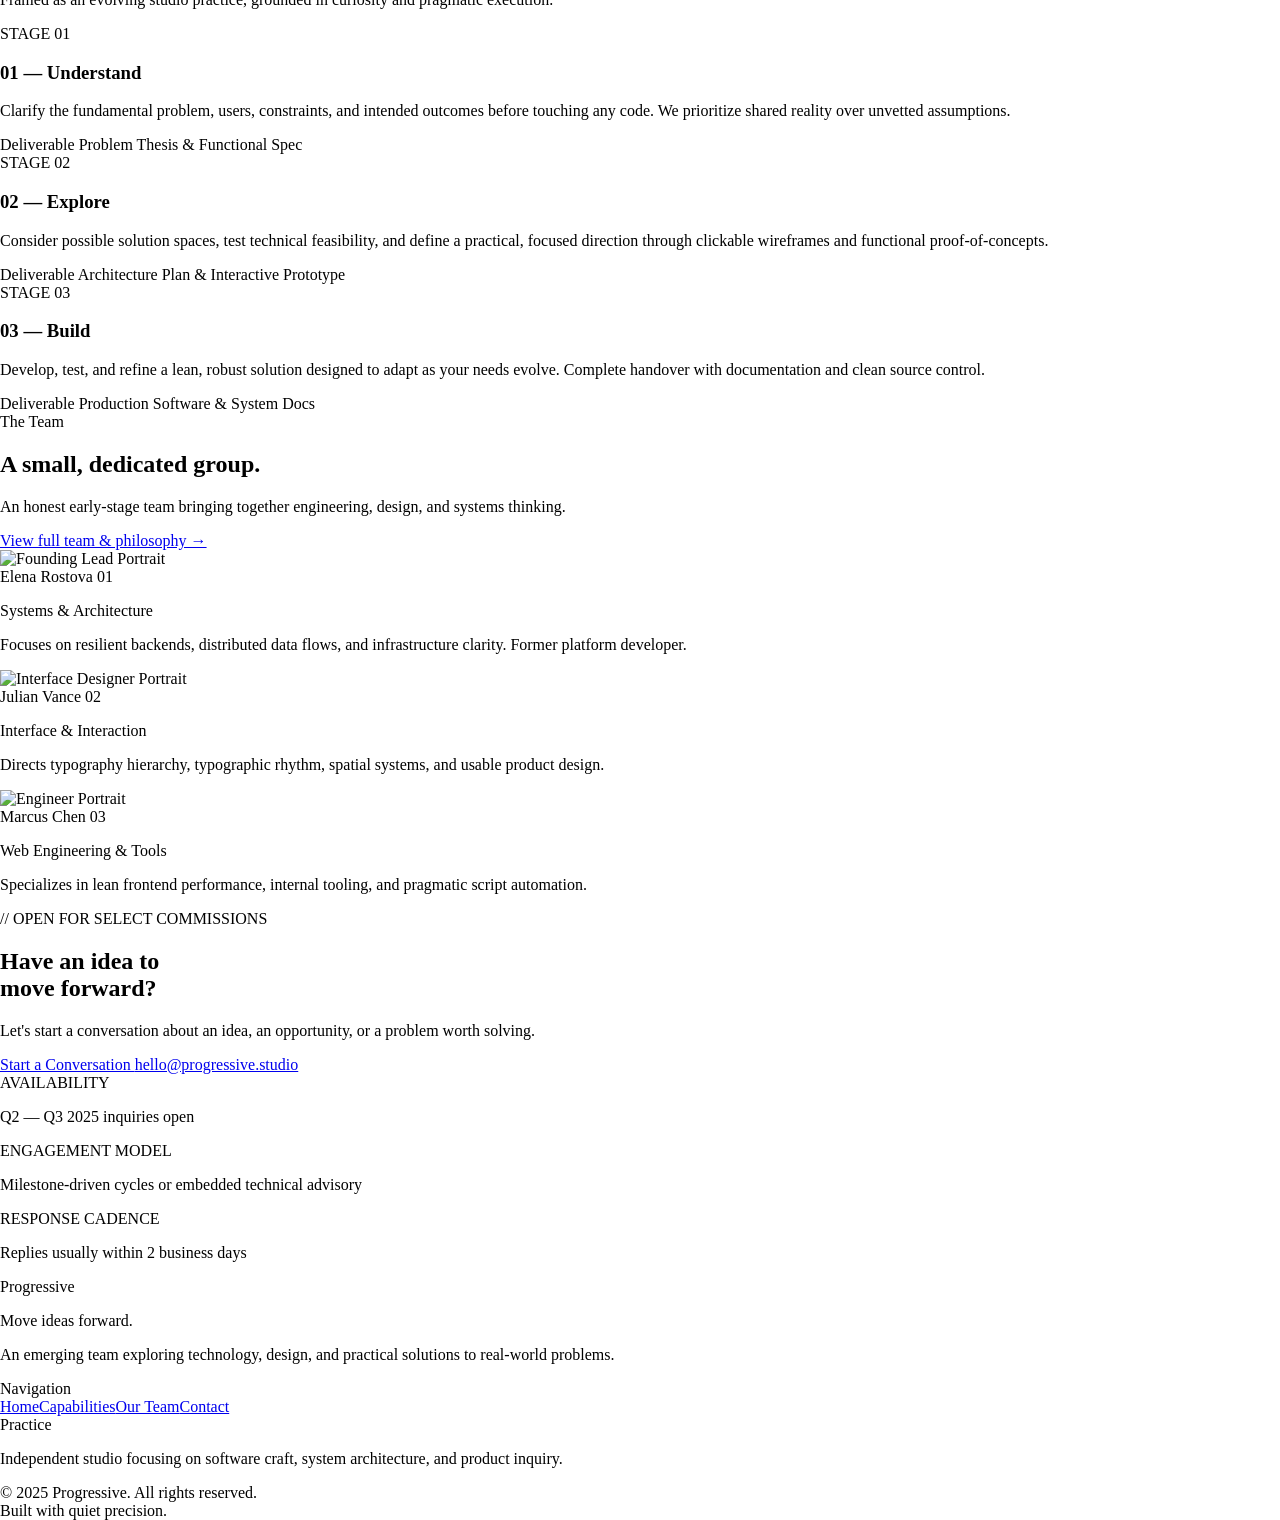
==== commit 4feab501: "first commit" ====
--- a/index.html
+++ b/index.html
@@ -245,7 +245,7 @@
           <a
             class="flex items-center gap-space-sm group focus:outline-none focus:ring-1 focus:ring-primary"
             data-path="home"
-            href="home.html"
+            href="index.html"
             ><img
               src="images/logo.png"
               alt="Progressive"
@@ -261,7 +261,7 @@
               aria-current="page"
               class="transition-colors duration-150 text-primary font-medium underline underline-offset-4 decoration-1"
               data-path="home"
-              href="home.html"
+              href="index.html"
               >Home</a
             ><a
               class="font-body-sm text-body-sm text-on-surface-variant hover:text-primary transition-colors duration-150"
@@ -313,7 +313,7 @@
             aria-current="page"
             class="transition-colors text-primary font-medium underline underline-offset-4"
             data-path="home"
-            href="home.html"
+            href="index.html"
             >Home</a
           ><a
             class="font-body-sm text-body-sm text-on-surface-variant hover:text-primary transition-colors"
@@ -993,10 +993,7 @@
                 <div
                   class="flex items-center gap-space-sm mb-space-md font-label-mono-sm text-label-mono-sm text-secondary-fixed-dim"
                 >
-                  <span
-                    class="inline-block w-2 h-2 rounded-full bg-secondary-fixed-dim"
-                  ></span>
-                  <span>OPEN FOR SELECT COMMISSIONS</span>
+                  <span>// OPEN FOR SELECT COMMISSIONS</span>
                 </div>
                 <h2
                   class="font-display-hero text-display-hero-mobile md:text-display-hero tracking-tight font-medium mb-space-md text-dark-text leading-[1.1]"
@@ -1102,7 +1099,7 @@
                 aria-current="page"
                 class="transition-colors duration-150 text-primary font-medium"
                 data-path="home"
-                href="home.html"
+                href="index.html"
                 >Home</a
               ><a
                 class="font-body-sm text-body-sm text-on-surface-variant hover:text-primary transition-colors duration-150"
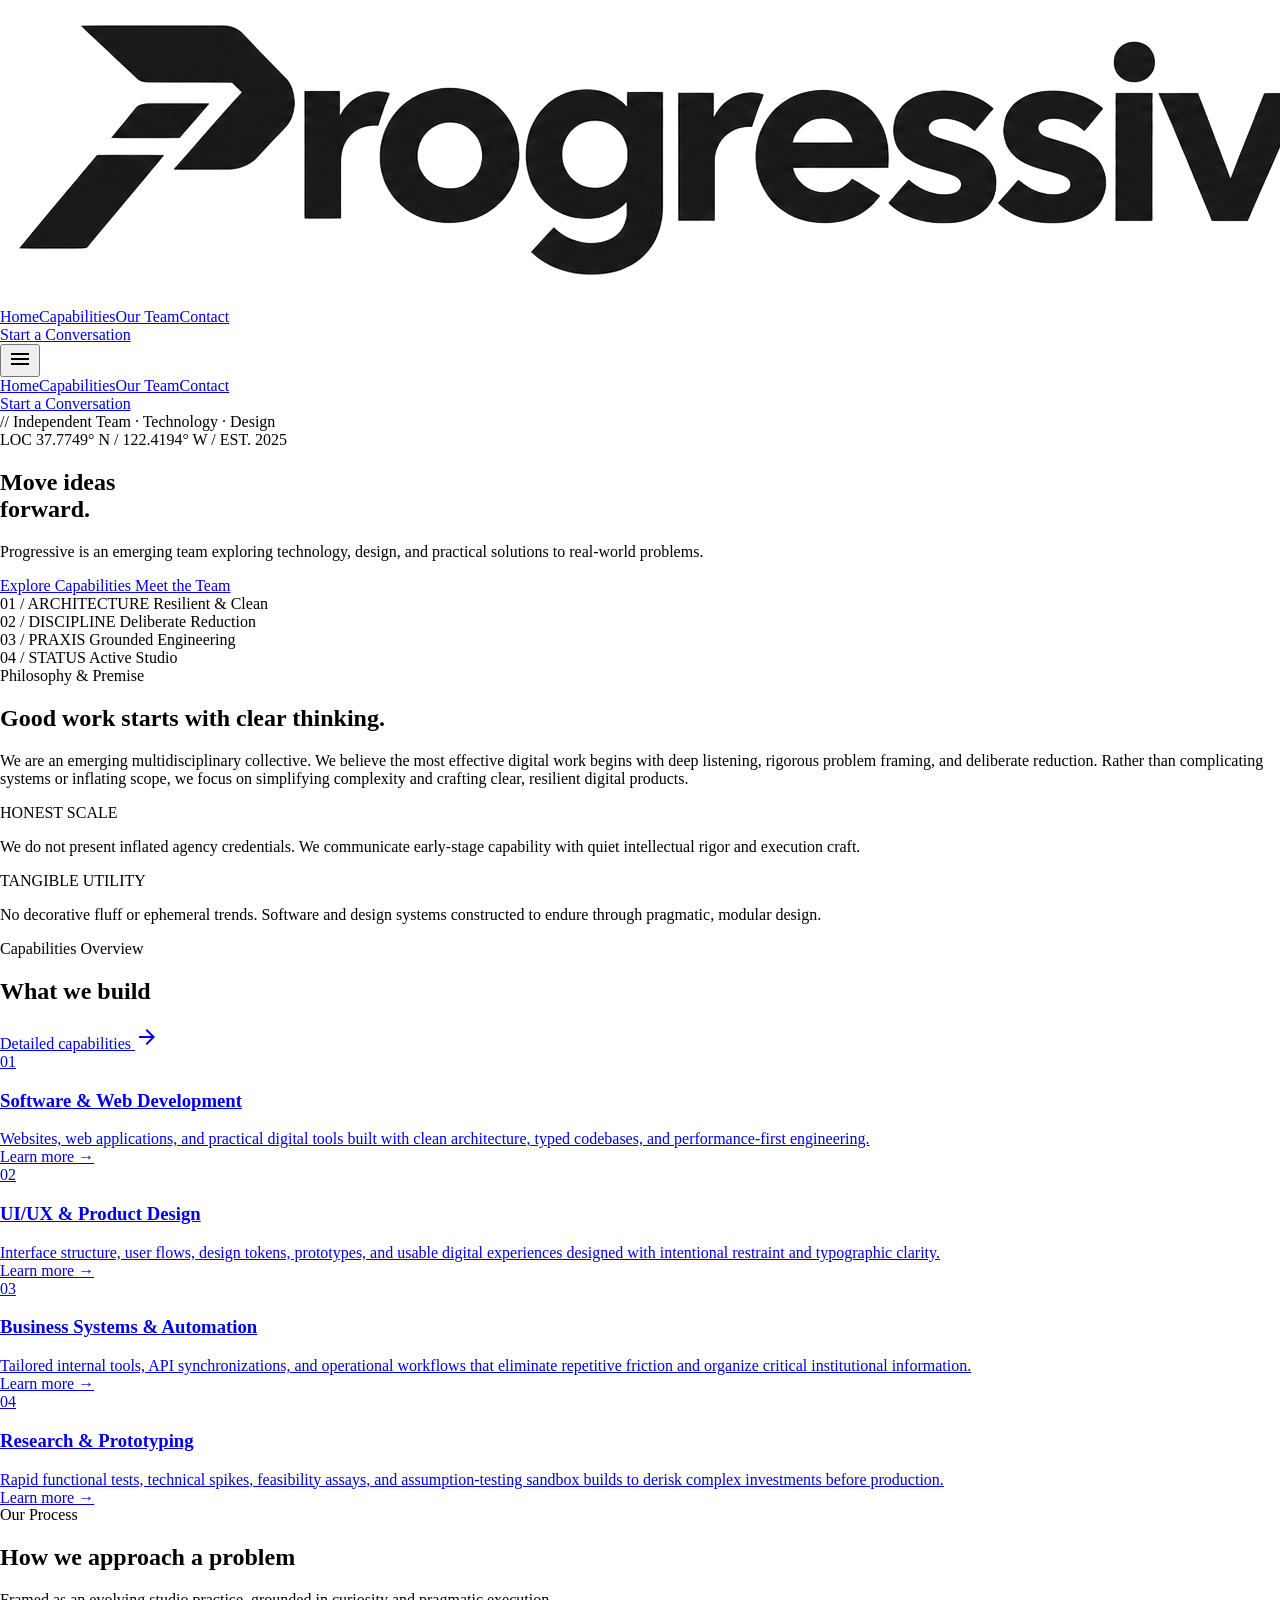
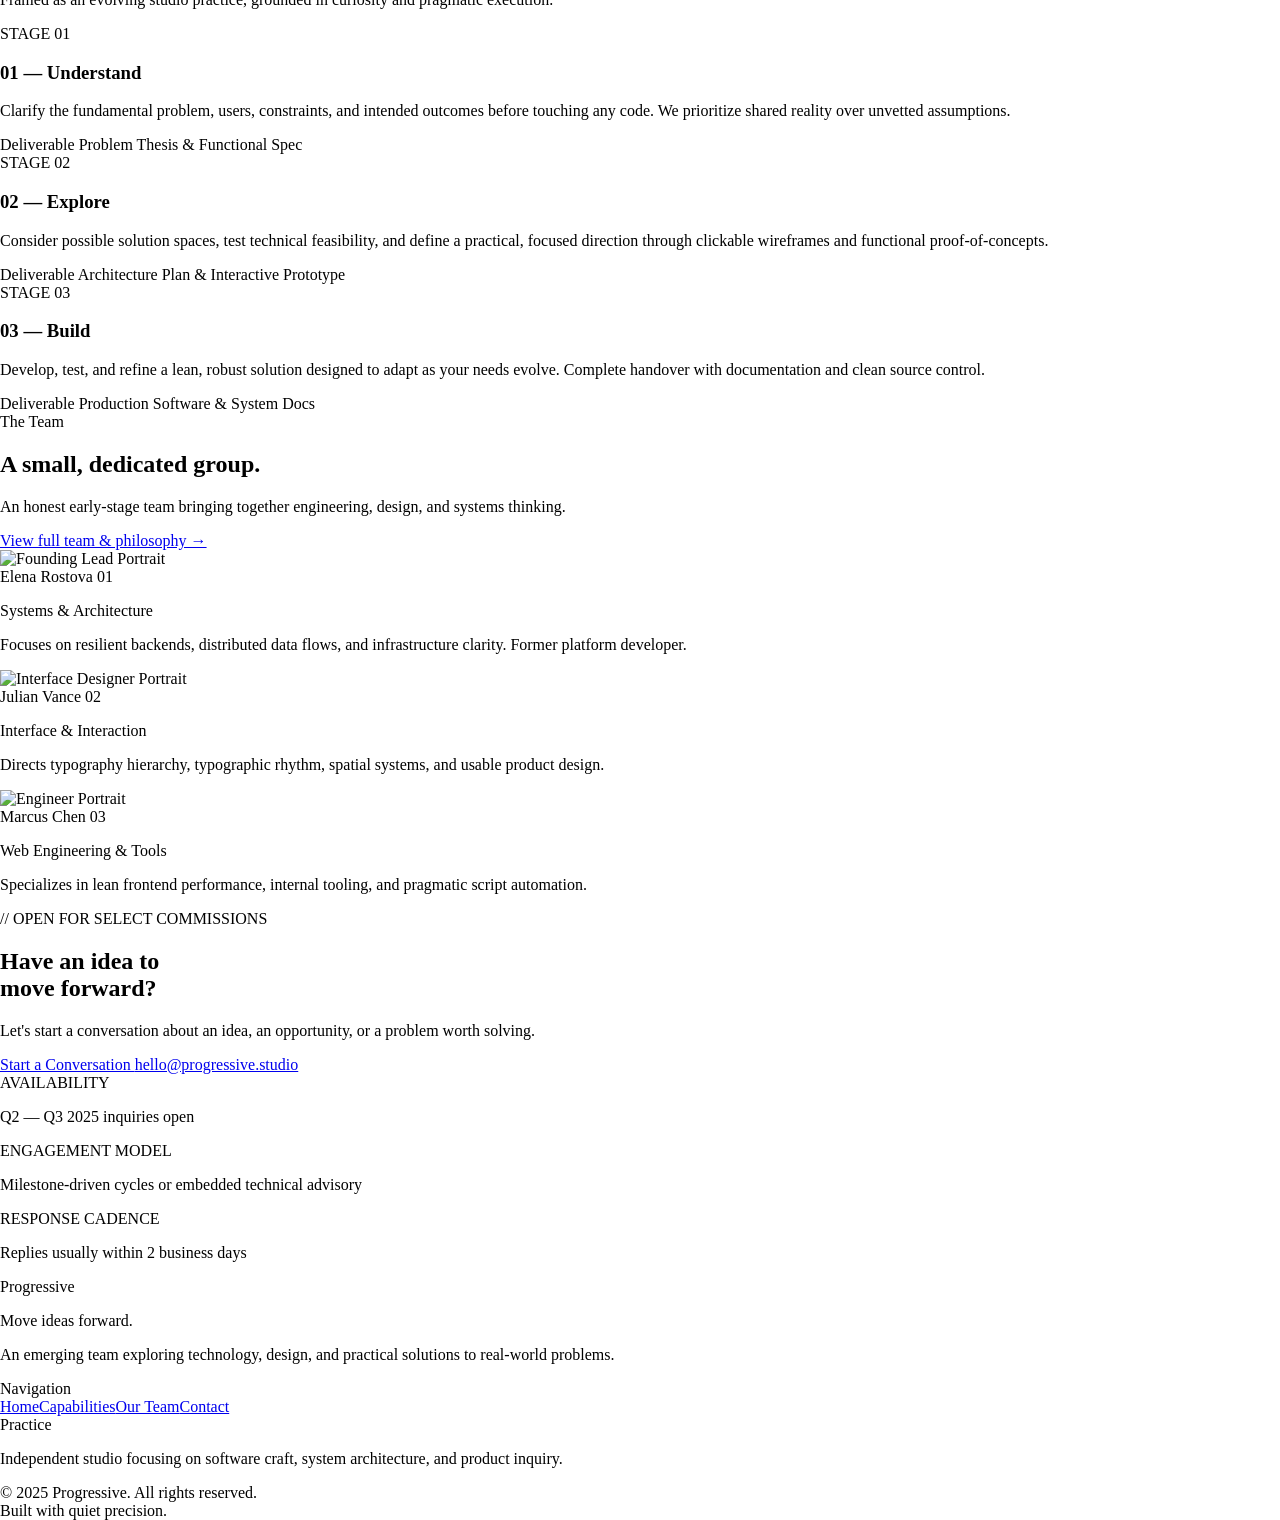
==== commit 067c7266: "profile added" ====
--- a/index.html
+++ b/index.html
@@ -527,14 +527,14 @@
                 </h2>
               </div>
               <a
-                class="font-body-sm text-body-sm text-secondary hover:text-primary transition-colors underline underline-offset-4 flex items-center gap-1"
+                class="font-body-sm text-body-sm text-secondary hover:text-primary transition-colors flex items-center gap-1"
                 data-path="capabilities"
                 href="capabilities.html"
               >
-                Detailed capability register
-                <span class="material-symbols-outlined text-[16px]"
-                  >arrow_forward</span
-                >
+                <span class="underline underline-offset-4">
+                  Detailed capabilities
+                </span>
+                <span class="material-symbols-outlined no-underline text-[16px]">arrow_forward</span>
               </a>
             </div>
             <!-- Anti-Card Editorial List -->
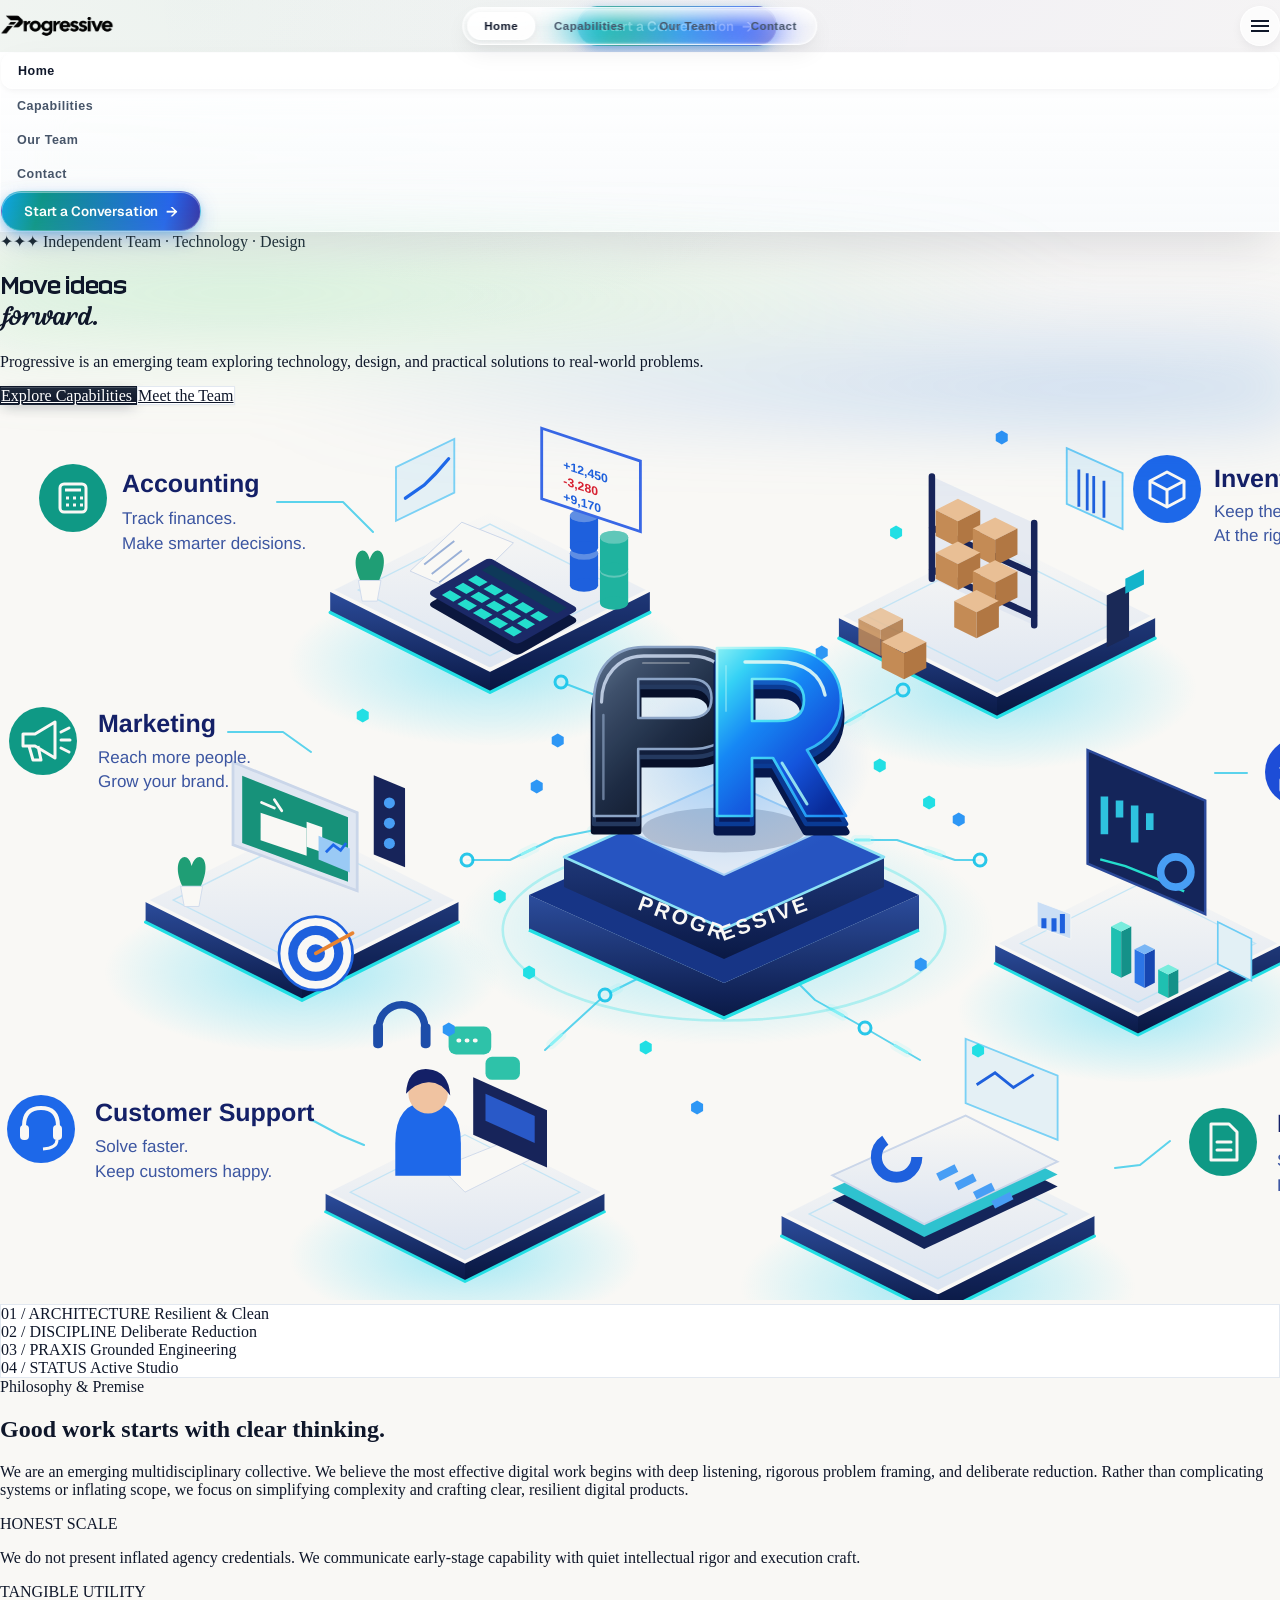
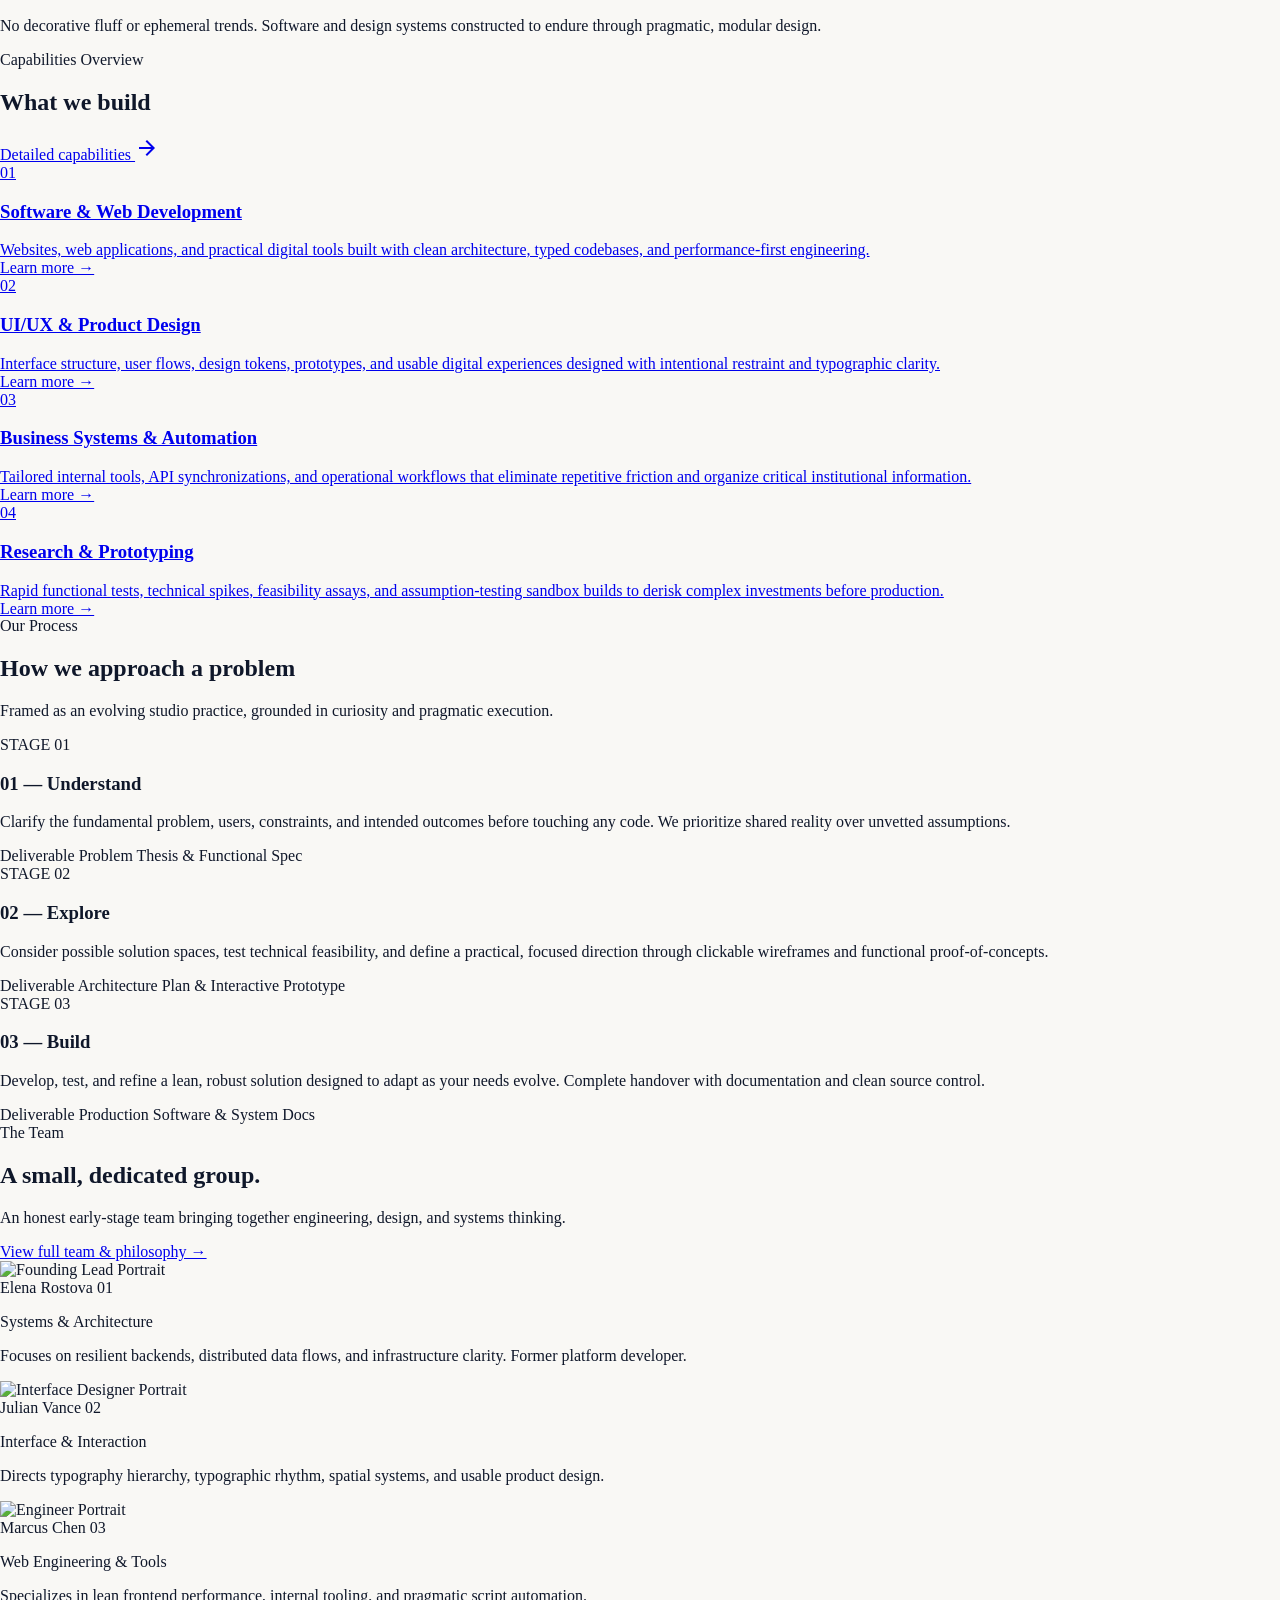
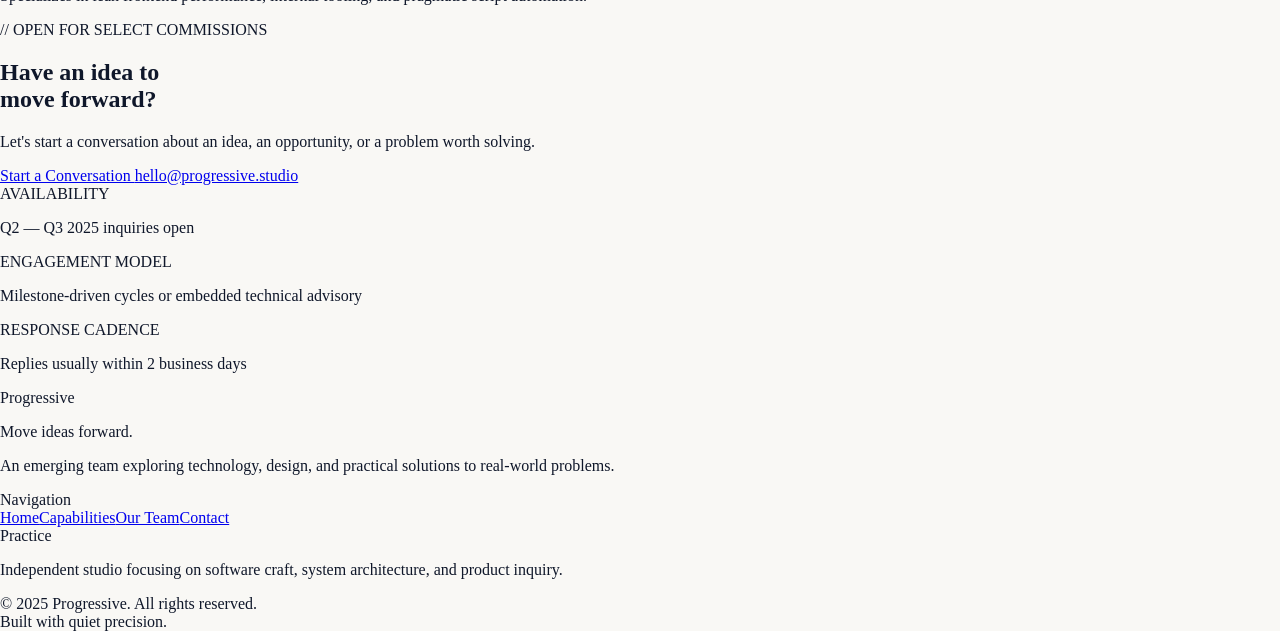
==== commit 4f9da5d6: "Update website design" ====
--- a/index.html
+++ b/index.html
@@ -1,1147 +1,832 @@
 <!doctype html>
 
 <html lang="en">
-  <head>
-    <meta charset="utf-8" />
-    <meta content="width=device-width, initial-scale=1.0" name="viewport" />
-    <meta content="web_standard" name="shell-type" />
-    <link
-      href="https://fonts.googleapis.com/css2?family=Material+Symbols+Outlined:opsz,wght,FILL,GRAD@20..48,100..700,0..1,-50..200"
-      rel="stylesheet"
-    />
-    <link
-      href="https://fonts.googleapis.com/css2?family=Material+Symbols+Outlined:wght,FILL@100..700,0..1&display=swap"
-      rel="stylesheet"
-    />
-    <link
-      href="https://fonts.googleapis.com/css2?family=Geist:wght@100..900&display=swap"
-      rel="stylesheet"
-    />
-    <style>
-      @layer base {
-        html,
-        body {
-          margin: 0;
-          padding: 0;
-        }
-
-        body {
-          overscroll-behavior: none;
-        }
-
-        main > :first-child {
-          margin-top: 0 !important;
-        }
-
-        main > :last-child {
-          margin-bottom: 0 !important;
-        }
+
+<head>
+  <meta charset="utf-8" />
+  <meta content="width=device-width, initial-scale=1.0" name="viewport" />
+  <meta content="web_standard" name="shell-type" />
+  <link
+    href="https://fonts.googleapis.com/css2?family=Material+Symbols+Outlined:opsz,wght,FILL,GRAD@20..48,100..700,0..1,-50..200"
+    rel="stylesheet" />
+  <link href="https://fonts.googleapis.com/css2?family=Material+Symbols+Outlined:wght,FILL@100..700,0..1&display=swap"
+    rel="stylesheet" />
+  <link href="https://fonts.googleapis.com/css2?family=Geist:wght@100..900&display=swap" rel="stylesheet" />
+  <style>
+    @layer base {
+
+      html,
+      body {
+        margin: 0;
+        padding: 0;
       }
 
-      ::-webkit-scrollbar {
-        display: none;
+      body {
+        overscroll-behavior: none;
       }
-    </style>
-    <script src="https://cdn.tailwindcss.com"></script>
-    <script id="tailwind-config">
-      tailwind.config = {
-        darkMode: "class",
-        theme: {
-          extend: {
-            colors: {
-              border: "#DEDED8",
-              "surface-container": "#eeeeec",
-              "surface-tint": "#5f5e5e",
-              "on-tertiary-fixed": "#1b1c17",
-              "on-tertiary": "#ffffff",
-              tertiary: "#000000",
-              "on-error-container": "#93000a",
-              "on-secondary-fixed": "#062013",
-              "on-secondary": "#ffffff",
-              error: "#ba1a1a",
-              background: "#f9f9f7",
-              "on-primary-fixed": "#1c1b1b",
-              "dark-text": "#FAFAF8",
-              primary: "#000000",
-              "surface-container-high": "#e8e8e6",
-              "secondary-fixed-dim": "#b0ceb9",
-              "primary-container": "#1c1b1b",
-              outline: "#747878",
-              "surface-container-highest": "#e2e3e1",
-              "on-background": "#1a1c1b",
-              "on-primary": "#ffffff",
-              "tertiary-fixed-dim": "#c8c7bf",
-              "on-secondary-container": "#4f6a59",
-              "dark-section": "#191919",
-              secondary: "#496454",
-              "on-surface": "#1a1c1b",
-              "surface-variant": "#e2e3e1",
-              "on-error": "#ffffff",
-              "accent-foreground": "#FFFFFF",
-              "surface-container-lowest": "#ffffff",
-              "on-primary-container": "#858383",
-              "on-surface-variant": "#444748",
-              "inverse-primary": "#c8c6c5",
-              "surface-container-low": "#f4f4f2",
-              "primary-fixed-dim": "#c8c6c5",
-              "on-secondary-fixed-variant": "#324c3d",
-              "on-tertiary-fixed-variant": "#474742",
-              "surface-bright": "#f9f9f7",
-              "inverse-on-surface": "#f1f1ef",
-              "tertiary-container": "#1b1c17",
-              "surface-dim": "#dadad8",
-              "secondary-container": "#ccead4",
-              "primary-fixed": "#e5e2e1",
-              "on-primary-fixed-variant": "#474746",
-              surface: "#F0F0EC",
-              "tertiary-fixed": "#e4e3db",
-              "outline-variant": "#c4c7c7",
-              "error-container": "#ffdad6",
-              "inverse-surface": "#2f3130",
-              "secondary-fixed": "#ccead4",
-              "on-tertiary-container": "#84847e",
-            },
-            borderRadius: {
-              DEFAULT: "0.125rem",
-              lg: "0.25rem",
-              xl: "0.5rem",
-              full: "0.75rem",
-            },
-            spacing: {
-              "margin-tablet": "2rem",
-              gutter: "2rem",
-              "space-sm": "0.5rem",
-              "margin-mobile": "1.25rem",
-              "space-3xl": "7rem",
-              "space-md": "1rem",
-              "gutter-mobile": "1rem",
-              "space-lg": "1.5rem",
-              margin: "4rem",
-              "space-xl": "2.5rem",
-              "space-xs": "0.25rem",
-              "space-2xl": "4rem",
-            },
-            fontFamily: {
-              eyebrow: ["Geist"],
-              "headline-md-mobile": ["Geist"],
-              "display-hero": ["Geist"],
-              "headline-lg": ["Geist"],
-              "label-mono-sm": ["Geist"],
-              "body-lg": ["Geist"],
-              "display-hero-mobile": ["Geist"],
-              "body-md": ["Geist"],
-              "headline-sm": ["Geist"],
-              "body-sm": ["Geist"],
-              "headline-lg-mobile": ["Geist"],
-              "headline-md": ["Geist"],
-            },
-            fontSize: {
-              eyebrow: [
-                "11px",
-                {
-                  lineHeight: "14px",
-                  letterSpacing: "0.08em",
-                  fontWeight: "600",
-                },
-              ],
-              "headline-md-mobile": [
-                "26px",
-                {
-                  lineHeight: "32px",
-                  letterSpacing: "-0.01em",
-                  fontWeight: "500",
-                },
-              ],
-              "display-hero": [
-                "72px",
-                {
-                  lineHeight: "76px",
-                  letterSpacing: "-0.03em",
-                  fontWeight: "500",
-                },
-              ],
-              "headline-lg": [
-                "48px",
-                {
-                  lineHeight: "52px",
-                  letterSpacing: "-0.02em",
-                  fontWeight: "500",
-                },
-              ],
-              "label-mono-sm": [
-                "12px",
-                {
-                  lineHeight: "16px",
-                  letterSpacing: "0.06em",
-                  fontWeight: "500",
-                },
-              ],
-              "body-lg": [
-                "18px",
-                {
-                  lineHeight: "28px",
-                  letterSpacing: "-0.005em",
-                  fontWeight: "400",
-                },
-              ],
-              "display-hero-mobile": [
-                "42px",
-                {
-                  lineHeight: "46px",
-                  letterSpacing: "-0.025em",
-                  fontWeight: "500",
-                },
-              ],
-              "body-md": [
-                "16px",
-                { lineHeight: "24px", letterSpacing: "0em", fontWeight: "400" },
-              ],
-              "headline-sm": [
-                "22px",
-                {
-                  lineHeight: "28px",
-                  letterSpacing: "-0.01em",
-                  fontWeight: "500",
-                },
-              ],
-              "body-sm": [
-                "14px",
-                { lineHeight: "20px", letterSpacing: "0em", fontWeight: "400" },
-              ],
-              "headline-lg-mobile": [
-                "34px",
-                {
-                  lineHeight: "38px",
-                  letterSpacing: "-0.015em",
-                  fontWeight: "500",
-                },
-              ],
-              "headline-md": [
-                "32px",
-                {
-                  lineHeight: "38px",
-                  letterSpacing: "-0.015em",
-                  fontWeight: "500",
-                },
-              ],
-            },
+
+      main> :first-child {
+        margin-top: 0 !important;
+      }
+
+      main> :last-child {
+        margin-bottom: 0 !important;
+      }
+    }
+
+    ::-webkit-scrollbar {
+      display: none;
+    }
+  </style>
+  <script src="https://cdn.tailwindcss.com"></script>
+  <script id="tailwind-config">
+    tailwind.config = {
+      darkMode: "class",
+      theme: {
+        extend: {
+          colors: {
+            border: "#e2e8f0",
+            "surface-container": "#f8fafc",
+            "surface-tint": "#0d9488",
+            "on-tertiary-fixed": "#3730a3",
+            "on-tertiary": "#ffffff",
+            tertiary: "#4f46e5",
+            "on-error-container": "#991b1b",
+            "on-secondary-fixed": "#0f766e",
+            "on-secondary": "#ffffff",
+            error: "#ef4444",
+            background: "#F9F8F5",
+            "on-primary-fixed": "#ffffff",
+            "dark-text": "#0f172a",
+            primary: "#0f172a",
+            "surface-container-high": "#f1f5f9",
+            "secondary-fixed-dim": "#14b8a6",
+            "primary-container": "#1e293b",
+            outline: "#cbd5e1",
+            "surface-container-highest": "#e2e8f0",
+            "on-background": "#0f172a",
+            "on-primary": "#ffffff",
+            "tertiary-fixed-dim": "#6366f1",
+            "on-secondary-container": "#0f766e",
+            "dark-section": "#f8fafc",
+            secondary: "#0d9488",
+            "on-surface": "#0f172a",
+            "surface-variant": "#f1f5f9",
+            "on-error": "#ffffff",
+            "accent-foreground": "#ffffff",
+            "surface-container-lowest": "#ffffff",
+            "on-primary-container": "#ffffff",
+            "on-surface-variant": "#475569",
+            "inverse-primary": "#ffffff",
+            "surface-container-low": "#ffffff",
+            "primary-fixed-dim": "#1e293b",
+            "on-secondary-fixed-variant": "#0d9488",
+            "on-tertiary-fixed-variant": "#4f46e5",
+            "surface-bright": "#ffffff",
+            "inverse-on-surface": "#ffffff",
+            "tertiary-container": "#eef2ff",
+            "surface-dim": "#f8fafc",
+            "secondary-container": "#f0fdfa",
+            "primary-fixed": "#0f172a",
+            "on-primary-fixed-variant": "#475569",
+            surface: "#ffffff",
+            "tertiary-fixed": "#4f46e5",
+            "outline-variant": "#e2e8f0",
+            "error-container": "#fee2e2",
+            "inverse-surface": "#0f172a",
+            "secondary-fixed": "#0d9488",
+            "on-tertiary-container": "#3730a3",
+          },
+          borderRadius: {
+            DEFAULT: "0.125rem",
+            lg: "0.25rem",
+            xl: "0.5rem",
+            full: "0.75rem",
+          },
+          spacing: {
+            "margin-tablet": "2rem",
+            gutter: "2rem",
+            "space-sm": "0.5rem",
+            "margin-mobile": "1.25rem",
+            "space-3xl": "7rem",
+            "space-md": "1rem",
+            "gutter-mobile": "1rem",
+            "space-lg": "1.5rem",
+            margin: "4rem",
+            "space-xl": "2.5rem",
+            "space-xs": "0.25rem",
+            "space-2xl": "4rem",
+          },
+          fontFamily: {
+            techno: ["Techno", "Technor", "sans-serif"],
+            telma: ["Telma", "serif"],
+            eyebrow: ["Geist"],
+            "headline-md-mobile": ["Geist"],
+            "display-hero": ["Geist"],
+            "headline-lg": ["Geist"],
+            "label-mono-sm": ["Geist"],
+            "body-lg": ["Geist"],
+            "display-hero-mobile": ["Geist"],
+            "body-md": ["Geist"],
+            "headline-sm": ["Geist"],
+            "body-sm": ["Geist"],
+            "headline-lg-mobile": ["Geist"],
+            "headline-md": ["Geist"],
+          },
+          fontSize: {
+            eyebrow: [
+              "11px",
+              {
+                lineHeight: "14px",
+                letterSpacing: "0.08em",
+                fontWeight: "600",
+              },
+            ],
+            "headline-md-mobile": [
+              "26px",
+              {
+                lineHeight: "32px",
+                letterSpacing: "-0.01em",
+                fontWeight: "500",
+              },
+            ],
+            "display-hero": [
+              "72px",
+              {
+                lineHeight: "76px",
+                letterSpacing: "-0.03em",
+                fontWeight: "500",
+              },
+            ],
+            "headline-lg": [
+              "48px",
+              {
+                lineHeight: "52px",
+                letterSpacing: "-0.02em",
+                fontWeight: "500",
+              },
+            ],
+            "label-mono-sm": [
+              "12px",
+              {
+                lineHeight: "16px",
+                letterSpacing: "0.06em",
+                fontWeight: "500",
+              },
+            ],
+            "body-lg": [
+              "18px",
+              {
+                lineHeight: "28px",
+                letterSpacing: "-0.005em",
+                fontWeight: "400",
+              },
+            ],
+            "display-hero-mobile": [
+              "42px",
+              {
+                lineHeight: "46px",
+                letterSpacing: "-0.025em",
+                fontWeight: "500",
+              },
+            ],
+            "body-md": [
+              "16px",
+              { lineHeight: "24px", letterSpacing: "0em", fontWeight: "400" },
+            ],
+            "headline-sm": [
+              "22px",
+              {
+                lineHeight: "28px",
+                letterSpacing: "-0.01em",
+                fontWeight: "500",
+              },
+            ],
+            "body-sm": [
+              "14px",
+              { lineHeight: "20px", letterSpacing: "0em", fontWeight: "400" },
+            ],
+            "headline-lg-mobile": [
+              "34px",
+              {
+                lineHeight: "38px",
+                letterSpacing: "-0.015em",
+                fontWeight: "500",
+              },
+            ],
+            "headline-md": [
+              "32px",
+              {
+                lineHeight: "38px",
+                letterSpacing: "-0.015em",
+                fontWeight: "500",
+              },
+            ],
           },
         },
-      };
-    </script>
-    <link rel="stylesheet" href="site.css" />
-  </head>
-
-  <body
-    class="bg-background text-on-surface font-body-md text-body-md antialiased selection:bg-secondary-container selection:text-on-secondary-fixed"
-  >
-    <header
-      class="fixed top-0 left-0 right-0 z-50 bg-background/95 backdrop-blur-md border-b border-border"
-    >
-      <div
-        class="h-16 max-w-[1280px] mx-auto px-margin-mobile md:px-margin-tablet lg:px-margin flex items-center justify-between"
-      >
-        <div class="flex items-center gap-space-md">
-          <a
-            class="flex items-center gap-space-sm group focus:outline-none focus:ring-1 focus:ring-primary"
-            data-path="home"
-            href="index.html"
-            ><img
-              src="images/logo.png"
-              alt="Progressive"
-              class="h-6 md:h-7 w-auto object-contain"
-          /></a>
-        </div>
-        <div class="hidden md:flex items-center gap-space-lg">
-          <nav
-            class="flex items-center gap-space-lg"
-            data-active-classes="text-primary font-medium underline underline-offset-4 decoration-1"
-          >
-            <a
-              aria-current="page"
-              class="transition-colors duration-150 text-primary font-medium underline underline-offset-4 decoration-1"
-              data-path="home"
-              href="index.html"
-              >Home</a
-            ><a
+      },
+    };
+  </script>
+  <link rel="stylesheet" href="assets/css/site.css" />
+</head>
+
+<body
+  class="bg-background text-on-surface font-body-md text-body-md antialiased selection:bg-secondary-container selection:text-on-secondary-fixed overflow-x-hidden">
+  <header
+    class="floating-header fixed top-0 left-0 right-0 z-50 pt-4 md:pt-6 px-margin-mobile md:px-margin-tablet lg:px-margin">
+    <div class="top-nav-row max-w-[1280px] mx-auto flex items-center justify-between relative">
+      <a class="nav-logo" data-path="home" href="index.html" aria-label="Progressive home"><img
+          src="assets/images/progressive.png" alt="Progressive" class="nav-logo-img" /></a>
+
+      <nav class="nav-glass-pill hidden md:inline-flex" aria-label="Main">
+        <a aria-current="page" class="nav-pill-link nav-pill-active" data-path="home" href="index.html">Home</a><a
+          class="nav-pill-link" data-path="capabilities" href="pages/capabilities.html">Capabilities</a><a
+          class="nav-pill-link" data-path="our-team" href="pages/our_team.html">Our Team</a><a class="nav-pill-link"
+          data-path="contact" href="pages/contact.html">Contact</a>
+      </nav>
+
+      <a class="nav-pill-cta hidden md:inline-flex" data-path="contact" href="pages/contact.html">Start a Conversation
+        <span class="cta-arrow">&rarr;</span></a>
+
+      <div class="flex md:hidden items-center">
+        <button aria-controls="mobile-nav-drawer" aria-expanded="false" aria-label="Toggle Navigation Menu"
+          class="nav-mobile-toggle" id="mobile-nav-toggle" type="button">
+          <span class="material-symbols-outlined text-[22px]">menu</span>
+        </button>
+      </div>
+    </div>
+
+    <div class="hidden md:hidden mt-3 max-w-[1280px] mx-auto rounded-2xl p-space-lg nav-mobile-drawer"
+      id="mobile-nav-drawer">
+      <nav class="flex flex-col gap-1.5">
+        <a aria-current="page" class="nav-drawer-link nav-drawer-active" data-path="home" href="index.html">Home</a><a
+          class="nav-drawer-link" data-path="capabilities" href="pages/capabilities.html">Capabilities</a><a
+          class="nav-drawer-link" data-path="our-team" href="pages/our_team.html">Our Team</a><a class="nav-drawer-link"
+          data-path="contact" href="pages/contact.html">Contact</a>
+      </nav>
+      <div class="mt-space-md pt-space-md border-t border-slate-200">
+        <a class="nav-pill-cta flex w-full justify-center" data-path="contact" href="pages/contact.html">Start a
+          Conversation <span class="cta-arrow">&rarr;</span></a>
+      </div>
+    </div>
+  </header>
+  <main class="w-full pt-20 md:pt-24 bg-background min-h-screen">
+    <div class="flex flex-col w-full">
+      <!-- SECTION 1: HERO -->
+      <section
+        class="w-full pt-6 md:pt-8 pb-space-2xl border-b border-border bg-background px-margin-mobile md:px-margin-tablet lg:px-margin">
+        <div class="max-w-[1280px] mx-auto w-full">
+          <!-- Minimalist Eyebrow Label -->
+          <div class="hero-fade delay-1 mb-space-lg">
+            <span class="font-eyebrow text-eyebrow uppercase tracking-widest text-on-surface-variant">✦✦✦ Independent
+              Team · Technology · Design</span>
+          </div>
+          <!-- Main Hero: Two-column layout (text left, illustration right) -->
+          <div class="grid grid-cols-1 lg:grid-cols-12 gap-8 lg:gap-6 xl:gap-8 items-center w-full">
+            <!-- Left Column: Headline, Paragraph, Buttons -->
+            <div class="hero-text-glow-block lg:col-span-5 xl:col-span-4 flex flex-col justify-center min-w-0">
+              <h1
+                class="hero-fade delay-2 text-display-hero-mobile md:text-display-hero text-primary tracking-tight font-medium leading-[1.05]">
+                <span class="font-techno hero-text-move">Move ideas</span><br />
+                <span class="font-telma hero-text-forward">forward.</span>
+              </h1>
+              <p
+                class="hero-fade delay-3 font-body-lg text-body-lg text-on-surface-variant leading-relaxed mt-6 max-w-[460px]">
+                Progressive is an emerging team exploring technology, design,
+                and practical solutions to real-world problems.
+              </p>
+              <div class="hero-fade delay-4 mt-6 flex flex-wrap items-center gap-space-md">
+                <a class="btn-brand-primary inline-flex items-center justify-center px-space-lg py-space-sm rounded-lg font-body-sm text-body-sm focus:outline-none focus:ring-2 focus:ring-secondary focus:ring-offset-2"
+                  data-path="capabilities" href="pages/capabilities.html">
+                  Explore Capabilities
+                </a>
+                <a class="btn-brand-secondary inline-flex items-center justify-center px-space-lg py-space-sm rounded-lg font-body-sm text-body-sm focus:outline-none focus:ring-2 focus:ring-secondary focus:ring-offset-2"
+                  data-path="our-team" href="pages/our_team.html">
+                  Meet the Team
+                </a>
+              </div>
+            </div>
+
+            <!-- Right Column: SVG Illustration -->
+            <div
+              class="lg:col-span-7 xl:col-span-8 flex items-center justify-center lg:justify-end mt-8 lg:mt-0 w-full min-w-0">
+              <div class="w-full flex items-center justify-center lg:justify-end">
+                <img src="progressive-animated.svg" alt="Progressive services illustration"
+                  class="hero-fade delay-3 w-full h-auto block select-none pointer-events-none"
+                  style="mix-blend-mode: multiply;" />
+              </div>
+            </div>
+          </div>
+          <!-- Visual Metric/Structure Surface Bar (Clean surface panel spanning left to right) -->
+          <div
+            class="hero-fade delay-4 mt-space-3xl w-full metrics-surface-bar bg-white border border-border rounded-xl md:rounded-2xl p-space-md md:p-space-lg shadow-[0_2px_10px_-3px_rgba(15,23,42,0.04),0_1px_2px_rgba(15,23,42,0.02)] grid grid-cols-2 md:grid-cols-4 gap-4 md:gap-6 divide-y md:divide-y-0 md:divide-x divide-border/60">
+            <div class="flex flex-col justify-center pt-2 md:pt-0">
+              <span class="text-outline block mb-1 font-label-mono-sm text-label-mono-sm">01 / ARCHITECTURE</span>
+              <span class="text-primary font-body-sm text-body-sm font-medium">Resilient & Clean</span>
+            </div>
+            <div class="flex flex-col justify-center pt-3 md:pt-0 md:pl-6">
+              <span class="text-outline block mb-1 font-label-mono-sm text-label-mono-sm">02 / DISCIPLINE</span>
+              <span class="text-primary font-body-sm text-body-sm font-medium">Deliberate Reduction</span>
+            </div>
+            <div class="flex flex-col justify-center pt-3 md:pt-0 md:pl-6">
+              <span class="text-outline block mb-1 font-label-mono-sm text-label-mono-sm">03 / PRAXIS</span>
+              <span class="text-primary font-body-sm text-body-sm font-medium">Grounded Engineering</span>
+            </div>
+            <div class="flex flex-col justify-center pt-3 md:pt-0 md:pl-6">
+              <span class="text-outline block mb-1 font-label-mono-sm text-label-mono-sm">04 / STATUS</span>
+              <span class="text-secondary font-body-sm text-body-sm font-medium flex items-center gap-1.5">
+                <span class="w-2 h-2 rounded-full bg-emerald-500 animate-pulse"></span>
+                Active Studio
+              </span>
+            </div>
+          </div>
+        </div>
+      </section>
+      <!-- SECTION 2: BRAND INTRODUCTION -->
+      <section
+        class="reveal-on-scroll w-full py-space-2xl md:py-space-3xl border-b border-border bg-background px-margin-mobile md:px-margin-tablet lg:px-margin">
+        <div class="max-w-[1280px] mx-auto w-full">
+          <div class="grid grid-cols-1 lg:grid-cols-12 gap-gutter">
+            <div class="lg:col-span-4">
+              <span class="font-eyebrow text-eyebrow uppercase tracking-widest text-on-surface-variant">Philosophy &
+                Premise</span>
+              <h2
+                class="mt-space-sm font-headline-md text-headline-md-mobile md:text-headline-md text-primary tracking-tight font-medium">
+                Good work starts with clear thinking.
+              </h2>
+            </div>
+            <div class="lg:col-span-7 lg:col-start-6">
+              <p class="font-body-lg text-body-lg text-on-surface leading-relaxed mb-space-lg">
+                We are an emerging multidisciplinary collective. We believe
+                the most effective digital work begins with deep listening,
+                rigorous problem framing, and deliberate reduction. Rather
+                than complicating systems or inflating scope, we focus on
+                simplifying complexity and crafting clear, resilient digital
+                products.
+              </p>
+              <div class="grid grid-cols-1 sm:grid-cols-2 gap-space-xl pt-space-lg border-t border-border">
+                <div>
+                  <span
+                    class="font-label-mono-sm text-label-mono-sm text-secondary block mb-space-xs font-semibold">HONEST
+                    SCALE</span>
+                  <p class="font-body-sm text-body-sm text-on-surface-variant leading-relaxed">
+                    We do not present inflated agency credentials. We
+                    communicate early-stage capability with quiet intellectual
+                    rigor and execution craft.
+                  </p>
+                </div>
+                <div>
+                  <span
+                    class="font-label-mono-sm text-label-mono-sm text-secondary block mb-space-xs font-semibold">TANGIBLE
+                    UTILITY</span>
+                  <p class="font-body-sm text-body-sm text-on-surface-variant leading-relaxed">
+                    No decorative fluff or ephemeral trends. Software and
+                    design systems constructed to endure through pragmatic,
+                    modular design.
+                  </p>
+                </div>
+              </div>
+            </div>
+          </div>
+        </div>
+      </section>
+      <!-- SECTION 3: CAPABILITIES PREVIEW -->
+      <section
+        class="reveal-on-scroll w-full py-space-2xl md:py-space-3xl border-b border-border bg-background px-margin-mobile md:px-margin-tablet lg:px-margin">
+        <div class="max-w-[1280px] mx-auto w-full">
+          <div
+            class="flex flex-col md:flex-row md:items-end justify-between mb-space-2xl pb-space-md border-b border-border gap-space-md">
+            <div>
+              <span
+                class="font-eyebrow text-eyebrow uppercase tracking-widest text-on-surface-variant block mb-space-xs">Capabilities
+                Overview</span>
+              <h2
+                class="font-headline-lg text-headline-lg-mobile md:text-headline-lg text-primary tracking-tight font-medium">
+                What we build
+              </h2>
+            </div>
+            <a class="font-body-sm text-body-sm text-secondary hover:text-primary transition-colors flex items-center gap-1"
+              data-path="capabilities" href="pages/capabilities.html">
+              <span class="underline underline-offset-4">
+                Detailed capabilities
+              </span>
+              <span class="material-symbols-outlined no-underline text-[16px]">arrow_forward</span>
+            </a>
+          </div>
+          <!-- Anti-Card Editorial List -->
+          <div class="flex flex-col">
+            <!-- 01 -->
+            <a class="editorial-capability-row group border-b border-border py-space-xl px-space-sm"
+              data-path="capabilities" href="pages/capabilities.html#software-dev">
+              <div class="grid grid-cols-1 md:grid-cols-12 gap-gutter items-baseline">
+                <div
+                  class="capability-num md:col-span-1 font-label-mono-sm text-label-mono-sm text-outline transition-colors">
+                  01
+                </div>
+                <div class="md:col-span-4">
+                  <h3
+                    class="capability-title font-headline-sm text-headline-sm text-primary tracking-tight font-medium transition-colors">
+                    Software & Web Development
+                  </h3>
+                </div>
+                <div class="md:col-span-5 text-on-surface-variant font-body-sm text-body-sm leading-relaxed">
+                  Websites, web applications, and practical digital tools
+                  built with clean architecture, typed codebases, and
+                  performance-first engineering.
+                </div>
+                <div
+                  class="md:col-span-2 flex justify-start md:justify-end items-center mt-space-sm md:mt-0 font-body-sm text-body-sm text-secondary">
+                  <span
+                    class="capability-arrow transition-transform duration-150 inline-flex items-center gap-1 font-medium">
+                    Learn more →
+                  </span>
+                </div>
+              </div>
+            </a>
+            <!-- 02 -->
+            <a class="editorial-capability-row group border-b border-border py-space-xl px-space-sm"
+              data-path="capabilities" href="pages/capabilities.html#product-design">
+              <div class="grid grid-cols-1 md:grid-cols-12 gap-gutter items-baseline">
+                <div
+                  class="capability-num md:col-span-1 font-label-mono-sm text-label-mono-sm text-outline transition-colors">
+                  02
+                </div>
+                <div class="md:col-span-4">
+                  <h3
+                    class="capability-title font-headline-sm text-headline-sm text-primary tracking-tight font-medium transition-colors">
+                    UI/UX & Product Design
+                  </h3>
+                </div>
+                <div class="md:col-span-5 text-on-surface-variant font-body-sm text-body-sm leading-relaxed">
+                  Interface structure, user flows, design tokens, prototypes,
+                  and usable digital experiences designed with intentional
+                  restraint and typographic clarity.
+                </div>
+                <div
+                  class="md:col-span-2 flex justify-start md:justify-end items-center mt-space-sm md:mt-0 font-body-sm text-body-sm text-secondary">
+                  <span
+                    class="capability-arrow transition-transform duration-150 inline-flex items-center gap-1 font-medium">
+                    Learn more →
+                  </span>
+                </div>
+              </div>
+            </a>
+            <!-- 03 -->
+            <a class="editorial-capability-row group border-b border-border py-space-xl px-space-sm"
+              data-path="capabilities" href="pages/capabilities.html#systems-automation">
+              <div class="grid grid-cols-1 md:grid-cols-12 gap-gutter items-baseline">
+                <div
+                  class="capability-num md:col-span-1 font-label-mono-sm text-label-mono-sm text-outline transition-colors">
+                  03
+                </div>
+                <div class="md:col-span-4">
+                  <h3
+                    class="capability-title font-headline-sm text-headline-sm text-primary tracking-tight font-medium transition-colors">
+                    Business Systems & Automation
+                  </h3>
+                </div>
+                <div class="md:col-span-5 text-on-surface-variant font-body-sm text-body-sm leading-relaxed">
+                  Tailored internal tools, API synchronizations, and
+                  operational workflows that eliminate repetitive friction and
+                  organize critical institutional information.
+                </div>
+                <div
+                  class="md:col-span-2 flex justify-start md:justify-end items-center mt-space-sm md:mt-0 font-body-sm text-body-sm text-secondary">
+                  <span
+                    class="capability-arrow transition-transform duration-150 inline-flex items-center gap-1 font-medium">
+                    Learn more →
+                  </span>
+                </div>
+              </div>
+            </a>
+            <!-- 04 -->
+            <a class="editorial-capability-row group border-b border-border py-space-xl px-space-sm"
+              data-path="capabilities" href="pages/capabilities.html#research-prototyping">
+              <div class="grid grid-cols-1 md:grid-cols-12 gap-gutter items-baseline">
+                <div
+                  class="capability-num md:col-span-1 font-label-mono-sm text-label-mono-sm text-outline transition-colors">
+                  04
+                </div>
+                <div class="md:col-span-4">
+                  <h3
+                    class="capability-title font-headline-sm text-headline-sm text-primary tracking-tight font-medium transition-colors">
+                    Research & Prototyping
+                  </h3>
+                </div>
+                <div class="md:col-span-5 text-on-surface-variant font-body-sm text-body-sm leading-relaxed">
+                  Rapid functional tests, technical spikes, feasibility
+                  assays, and assumption-testing sandbox builds to derisk
+                  complex investments before production.
+                </div>
+                <div
+                  class="md:col-span-2 flex justify-start md:justify-end items-center mt-space-sm md:mt-0 font-body-sm text-body-sm text-secondary">
+                  <span
+                    class="capability-arrow transition-transform duration-150 inline-flex items-center gap-1 font-medium">
+                    Learn more →
+                  </span>
+                </div>
+              </div>
+            </a>
+          </div>
+        </div>
+      </section>
+      <!-- SECTION 4: WORKING APPROACH -->
+      <section
+        class="reveal-on-scroll w-full py-space-2xl md:py-space-3xl border-b border-border bg-background px-margin-mobile md:px-margin-tablet lg:px-margin">
+        <div class="max-w-[1280px] mx-auto w-full">
+          <div class="max-w-3xl mb-space-3xl">
+            <span
+              class="font-eyebrow text-eyebrow uppercase tracking-widest text-on-surface-variant block mb-space-xs">Our
+              Process</span>
+            <h2
+              class="font-headline-lg text-headline-lg-mobile md:text-headline-lg text-primary tracking-tight font-medium mb-space-sm">
+              How we approach a problem
+            </h2>
+            <p class="font-body-lg text-body-lg text-on-surface-variant leading-relaxed">
+              Framed as an evolving studio practice, grounded in curiosity and
+              pragmatic execution.
+            </p>
+          </div>
+          <!-- 3-Column Stepped Index -->
+          <div class="grid grid-cols-1 md:grid-cols-3 gap-gutter">
+            <div class="pt-space-lg border-t border-border flex flex-col justify-between h-full">
+              <div>
+                <div class="font-label-mono-sm text-label-mono-sm text-outline mb-space-md">
+                  STAGE 01
+                </div>
+                <h3 class="font-headline-sm text-headline-sm text-primary tracking-tight font-medium mb-space-sm">
+                  01 — Understand
+                </h3>
+                <p class="font-body-sm text-body-sm text-on-surface-variant leading-relaxed">
+                  Clarify the fundamental problem, users, constraints, and
+                  intended outcomes before touching any code. We prioritize
+                  shared reality over unvetted assumptions.
+                </p>
+              </div>
+              <div class="pt-space-xl mt-space-xl border-t border-border/60">
+                <span
+                  class="font-label-mono-sm text-label-mono-sm text-secondary uppercase tracking-wider block">Deliverable</span>
+                <span class="font-body-sm text-body-sm text-on-surface font-medium">Problem Thesis & Functional
+                  Spec</span>
+              </div>
+            </div>
+            <div class="pt-space-lg border-t border-border flex flex-col justify-between h-full">
+              <div>
+                <div class="font-label-mono-sm text-label-mono-sm text-outline mb-space-md">
+                  STAGE 02
+                </div>
+                <h3 class="font-headline-sm text-headline-sm text-primary tracking-tight font-medium mb-space-sm">
+                  02 — Explore
+                </h3>
+                <p class="font-body-sm text-body-sm text-on-surface-variant leading-relaxed">
+                  Consider possible solution spaces, test technical
+                  feasibility, and define a practical, focused direction
+                  through clickable wireframes and functional
+                  proof-of-concepts.
+                </p>
+              </div>
+              <div class="pt-space-xl mt-space-xl border-t border-border/60">
+                <span
+                  class="font-label-mono-sm text-label-mono-sm text-secondary uppercase tracking-wider block">Deliverable</span>
+                <span class="font-body-sm text-body-sm text-on-surface font-medium">Architecture Plan & Interactive
+                  Prototype</span>
+              </div>
+            </div>
+            <div class="pt-space-lg border-t border-border flex flex-col justify-between h-full">
+              <div>
+                <div class="font-label-mono-sm text-label-mono-sm text-outline mb-space-md">
+                  STAGE 03
+                </div>
+                <h3 class="font-headline-sm text-headline-sm text-primary tracking-tight font-medium mb-space-sm">
+                  03 — Build
+                </h3>
+                <p class="font-body-sm text-body-sm text-on-surface-variant leading-relaxed">
+                  Develop, test, and refine a lean, robust solution designed
+                  to adapt as your needs evolve. Complete handover with
+                  documentation and clean source control.
+                </p>
+              </div>
+              <div class="pt-space-xl mt-space-xl border-t border-border/60">
+                <span
+                  class="font-label-mono-sm text-label-mono-sm text-secondary uppercase tracking-wider block">Deliverable</span>
+                <span class="font-body-sm text-body-sm text-on-surface font-medium">Production Software & System
+                  Docs</span>
+              </div>
+            </div>
+          </div>
+        </div>
+      </section>
+      <!-- SECTION 5: TEAM PREVIEW -->
+      <section
+        class="reveal-on-scroll w-full py-space-2xl md:py-space-3xl border-b border-border bg-background px-margin-mobile md:px-margin-tablet lg:px-margin">
+        <div class="max-w-[1280px] mx-auto w-full">
+          <div
+            class="grid grid-cols-1 lg:grid-cols-12 gap-gutter mb-space-2xl pb-space-lg border-b border-border items-end">
+            <div class="lg:col-span-5">
+              <span
+                class="font-eyebrow text-eyebrow uppercase tracking-widest text-on-surface-variant block mb-space-xs">The
+                Team</span>
+              <h2
+                class="font-headline-lg text-headline-lg-mobile md:text-headline-lg text-primary tracking-tight font-medium">
+                A small, dedicated group.
+              </h2>
+            </div>
+            <div class="lg:col-span-7 flex flex-col md:flex-row md:items-end justify-between gap-space-md">
+              <p class="font-body-md text-body-md text-on-surface-variant max-w-md leading-relaxed">
+                An honest early-stage team bringing together engineering,
+                design, and systems thinking.
+              </p>
+              <a class="font-body-sm text-body-sm text-secondary hover:text-primary transition-colors underline underline-offset-4 whitespace-nowrap"
+                data-path="our-team" href="pages/our_team.html">
+                View full team & philosophy →
+              </a>
+            </div>
+          </div>
+          <!-- Team Members Typographic Row Matrix -->
+          <div class="grid grid-cols-1 md:grid-cols-3 gap-gutter">
+            <!-- Member 1 -->
+            <div class="team-portrait-card flex flex-col group cursor-pointer">
+              <div
+                class="portrait-container w-full aspect-[4/5] bg-surface-container mb-space-md overflow-hidden border border-border rounded-lg">
+                <img alt="Founding Lead Portrait" class="w-full h-full object-cover grayscale contrast-125"
+                  data-alt="Monochrome 35mm editorial portrait of a technical founder with calm posture in an airy architectural studio with soft daylight and concrete surfaces."
+                  src="https://lh3.googleusercontent.com/aida-public/[base64]" />
+              </div>
+              <div class="pt-space-sm border-t border-border">
+                <div class="flex items-baseline justify-between mb-space-xs">
+                  <span class="team-name font-headline-sm text-headline-sm text-primary tracking-tight font-medium">Elena
+                    Rostova</span>
+                  <span class="font-label-mono-sm text-label-mono-sm text-outline">01</span>
+                </div>
+                <p class="font-body-sm text-body-sm text-secondary font-medium mb-space-xs">
+                  Systems & Architecture
+                </p>
+                <p class="font-body-sm text-body-sm text-on-surface-variant leading-relaxed">
+                  Focuses on resilient backends, distributed data flows, and
+                  infrastructure clarity. Former platform developer.
+                </p>
+              </div>
+            </div>
+            <!-- Member 2 -->
+            <div class="team-portrait-card flex flex-col group cursor-pointer">
+              <div
+                class="portrait-container w-full aspect-[4/5] bg-surface-container mb-space-md overflow-hidden border border-border rounded-lg">
+                <img alt="Interface Designer Portrait" class="w-full h-full object-cover grayscale contrast-125"
+                  data-alt="High-contrast black-and-white minimalist portrait of a product designer in a structured black knit sweater with natural window lighting."
+                  src="https://lh3.googleusercontent.com/aida-public/[base64]" />
+              </div>
+              <div class="pt-space-sm border-t border-border">
+                <div class="flex items-baseline justify-between mb-space-xs">
+                  <span class="team-name font-headline-sm text-headline-sm text-primary tracking-tight font-medium">Julian
+                    Vance</span>
+                  <span class="font-label-mono-sm text-label-mono-sm text-outline">02</span>
+                </div>
+                <p class="font-body-sm text-body-sm text-secondary font-medium mb-space-xs">
+                  Interface & Interaction
+                </p>
+                <p class="font-body-sm text-body-sm text-on-surface-variant leading-relaxed">
+                  Directs typography hierarchy, typographic rhythm, spatial
+                  systems, and usable product design.
+                </p>
+              </div>
+            </div>
+            <!-- Member 3 -->
+            <div class="team-portrait-card flex flex-col group cursor-pointer">
+              <div
+                class="portrait-container w-full aspect-[4/5] bg-surface-container mb-space-md overflow-hidden border border-border rounded-lg">
+                <img alt="Engineer Portrait" class="w-full h-full object-cover grayscale contrast-125"
+                  data-alt="Editorial candid black and white portrait of a software engineer reviewing architectural schematics in a naturally lit industrial workspace."
+                  src="https://lh3.googleusercontent.com/aida-public/[base64]" />
+              </div>
+              <div class="pt-space-sm border-t border-border">
+                <div class="flex items-baseline justify-between mb-space-xs">
+                  <span class="team-name font-headline-sm text-headline-sm text-primary tracking-tight font-medium">Marcus
+                    Chen</span>
+                  <span class="font-label-mono-sm text-label-mono-sm text-outline">03</span>
+                </div>
+                <p class="font-body-sm text-body-sm text-secondary font-medium mb-space-xs">
+                  Web Engineering & Tools
+                </p>
+                <p class="font-body-sm text-body-sm text-on-surface-variant leading-relaxed">
+                  Specializes in lean frontend performance, internal tooling,
+                  and pragmatic script automation.
+                </p>
+              </div>
+            </div>
+          </div>
+        </div>
+      </section>
+      <!-- SECTION 6: CLOSING CALL-TO-ACTION -->
+      <section
+        class="reveal-on-scroll w-full py-space-3xl bg-dark-section text-dark-text px-margin-mobile md:px-margin-tablet lg:px-margin">
+        <div class="max-w-[1280px] mx-auto w-full">
+          <div class="grid grid-cols-1 lg:grid-cols-12 gap-gutter items-center">
+            <div class="lg:col-span-8">
+              <div
+                class="flex items-center gap-space-sm mb-space-md font-label-mono-sm text-label-mono-sm text-secondary-fixed-dim">
+                <span>// OPEN FOR SELECT COMMISSIONS</span>
+              </div>
+              <h2
+                class="font-display-hero text-display-hero-mobile md:text-display-hero tracking-tight font-medium mb-space-md text-dark-text leading-[1.1]">
+                Have an idea to<br class="hidden sm:inline" />
+                move forward?
+              </h2>
+              <p class="font-body-lg text-body-lg text-neutral-400 max-w-xl leading-relaxed mb-space-xl">
+                Let's start a conversation about an idea, an opportunity, or a
+                problem worth solving.
+              </p>
+              <div class="flex flex-col sm:flex-row items-stretch sm:items-center gap-space-md pt-space-md">
+                <a class="cta-button-light inline-flex items-center justify-center px-space-xl py-space-sm rounded-lg font-body-sm text-body-sm font-medium focus:outline-none focus:ring-2 focus:ring-secondary-fixed-dim"
+                  data-path="contact" href="pages/contact.html">
+                  Start a Conversation
+                </a>
+                <a class="cta-email-link inline-flex items-center justify-center sm:justify-start px-space-lg py-space-sm rounded-lg border border-neutral-700 text-neutral-300 font-label-mono-sm text-label-mono-sm"
+                  href="mailto:hello@progressive.studio">
+                  hello@progressive.studio
+                </a>
+              </div>
+            </div>
+            <div
+              class="lg:col-span-4 mt-space-2xl lg:mt-0 flex flex-col justify-end border-t lg:border-t-0 lg:border-l border-neutral-800 pt-space-lg lg:pt-0 lg:pl-space-xl">
+              <div class="space-y-space-md">
+                <div>
+                  <span
+                    class="font-eyebrow text-eyebrow uppercase tracking-widest text-neutral-500 block mb-1">AVAILABILITY</span>
+                  <p class="font-body-sm text-body-sm text-neutral-300">
+                    Q2 — Q3 2025 inquiries open
+                  </p>
+                </div>
+                <div>
+                  <span
+                    class="font-eyebrow text-eyebrow uppercase tracking-widest text-neutral-500 block mb-1">ENGAGEMENT
+                    MODEL</span>
+                  <p class="font-body-sm text-body-sm text-neutral-300">
+                    Milestone-driven cycles or embedded technical advisory
+                  </p>
+                </div>
+                <div>
+                  <span class="font-eyebrow text-eyebrow uppercase tracking-widest text-neutral-500 block mb-1">RESPONSE
+                    CADENCE</span>
+                  <p class="font-body-sm text-body-sm text-neutral-300">
+                    Replies usually within 2 business days
+                  </p>
+                </div>
+              </div>
+            </div>
+          </div>
+        </div>
+      </section>
+    </div>
+  </main>
+  <footer
+    class="w-full bg-background border-t border-border pt-space-2xl pb-space-xl px-margin-mobile md:px-margin-tablet lg:px-margin">
+    <div class="max-w-[1280px] mx-auto w-full">
+      <div class="grid grid-cols-1 md:grid-cols-12 gap-gutter mb-space-2xl">
+        <div class="md:col-span-5 flex flex-col gap-space-sm">
+          <div class="font-headline-sm text-headline-sm text-primary tracking-tight font-medium">
+            Progressive
+          </div>
+          <p class="font-body-sm text-body-sm text-secondary font-medium">
+            Move ideas forward.
+          </p>
+          <p class="font-body-sm text-body-sm text-on-surface-variant max-w-sm mt-space-xs leading-relaxed">
+            An emerging team exploring technology, design, and practical
+            solutions to real-world problems.
+          </p>
+        </div>
+        <div class="md:col-span-3 md:col-start-8 flex flex-col gap-space-sm">
+          <span
+            class="font-eyebrow text-eyebrow uppercase tracking-widest text-on-surface-variant mb-space-xs">Navigation</span>
+          <nav class="flex flex-col gap-space-xs" data-active-classes="text-primary font-medium">
+            <a aria-current="page" class="transition-colors duration-150 text-primary font-medium" data-path="home"
+              href="index.html">Home</a><a
               class="font-body-sm text-body-sm text-on-surface-variant hover:text-primary transition-colors duration-150"
-              data-path="capabilities"
-              href="capabilities.html"
-              >Capabilities</a
-            ><a
+              data-path="capabilities" href="pages/capabilities.html">Capabilities</a><a
               class="font-body-sm text-body-sm text-on-surface-variant hover:text-primary transition-colors duration-150"
-              data-path="our-team"
-              href="our_team.html"
-              >Our Team</a
-            ><a
+              data-path="our-team" href="pages/our_team.html">Our Team</a><a
               class="font-body-sm text-body-sm text-on-surface-variant hover:text-primary transition-colors duration-150"
-              data-path="contact"
-              href="contact.html"
-              >Contact</a
-            >
+              data-path="contact" href="pages/contact.html">Contact</a>
           </nav>
-          <div class="h-4 w-[1px] bg-border"></div>
-          <a
-            class="px-space-md py-space-xs rounded-lg border border-primary text-primary font-body-sm text-body-sm hover:bg-dark-section hover:text-on-primary transition-colors duration-150 focus:outline-none focus:ring-2 focus:ring-secondary focus:ring-offset-2"
-            data-path="contact"
-            href="contact.html"
-            >Start a Conversation</a
-          >
-        </div>
-        <div class="flex md:hidden items-center gap-space-sm">
-          <button
-            aria-controls="mobile-nav-drawer"
-            aria-expanded="false"
-            aria-label="Toggle Navigation Menu"
-            class="p-space-xs text-on-surface hover:text-primary focus:outline-none"
-            id="mobile-nav-toggle"
-            type="button"
-          >
-            <span class="material-symbols-outlined text-[24px]">menu</span>
-          </button>
+        </div>
+        <div class="md:col-span-2 flex flex-col gap-space-sm">
+          <span
+            class="font-eyebrow text-eyebrow uppercase tracking-widest text-on-surface-variant mb-space-xs">Practice</span>
+          <p class="font-body-sm text-body-sm text-on-surface-variant leading-relaxed">
+            Independent studio focusing on software craft, system
+            architecture, and product inquiry.
+          </p>
         </div>
       </div>
       <div
-        class="hidden md:hidden border-b border-border bg-background px-margin-mobile py-space-lg"
-        id="mobile-nav-drawer"
-      >
-        <nav
-          class="flex flex-col gap-space-md"
-          data-active-classes="text-primary font-medium underline underline-offset-4"
-        >
-          <a
-            aria-current="page"
-            class="transition-colors text-primary font-medium underline underline-offset-4"
-            data-path="home"
-            href="index.html"
-            >Home</a
-          ><a
-            class="font-body-sm text-body-sm text-on-surface-variant hover:text-primary transition-colors"
-            data-path="capabilities"
-            href="capabilities.html"
-            >Capabilities</a
-          ><a
-            class="font-body-sm text-body-sm text-on-surface-variant hover:text-primary transition-colors"
-            data-path="our-team"
-            href="our_team.html"
-            >Our Team</a
-          ><a
-            class="font-body-sm text-body-sm text-on-surface-variant hover:text-primary transition-colors"
-            data-path="contact"
-            href="contact.html"
-            >Contact</a
-          >
-        </nav>
-        <div class="mt-space-lg pt-space-md border-t border-border">
-          <a
-            class="inline-block w-full text-center px-space-md py-space-sm rounded-lg border border-primary bg-primary text-on-primary font-body-sm text-body-sm hover:bg-dark-section transition-colors"
-            data-path="contact"
-            href="contact.html"
-            >Start a Conversation</a
-          >
+        class="pt-space-lg border-t border-border flex flex-col sm:flex-row items-baseline justify-between gap-space-sm text-on-surface-variant font-body-sm text-body-sm">
+        <div>© 2025 Progressive. All rights reserved.</div>
+        <div class="font-label-mono-sm text-label-mono-sm text-outline">
+          Built with quiet precision.
         </div>
       </div>
-    </header>
-    <main class="w-full pt-16 bg-background min-h-screen">
-      <div class="flex flex-col w-full">
-        <!-- SECTION 1: HERO -->
-        <section
-          class="w-full pt-space-2xl md:pt-space-3xl pb-space-2xl border-b border-border bg-background"
-        >
-          <div
-            class="max-w-[1280px] mx-auto px-margin-mobile md:px-margin-tablet lg:px-margin"
-          >
-            <!-- Minimalist Structural Coordinates & Eyebrow Bar -->
-            <div
-              class="hero-fade delay-1 flex items-center justify-between pb-space-lg mb-space-2xl border-b border-border"
-            >
-              <span
-                class="font-eyebrow text-eyebrow uppercase tracking-widest text-on-surface-variant"
-                >// Independent Team · Technology · Design</span
-              >
-              <div
-                class="hidden sm:flex items-center gap-space-md font-label-mono-sm text-label-mono-sm text-outline"
-              >
-                <span>LOC 37.7749° N / 122.4194° W</span>
-                <span class="text-border">/</span>
-                <span>EST. 2025</span>
-              </div>
-            </div>
-            <!-- Main Typographic Hook -->
-            <div
-              class="grid grid-cols-1 lg:grid-cols-12 gap-gutter items-baseline"
-            >
-              <div class="lg:col-span-8">
-                <h1
-                  class="hero-fade delay-2 font-display-hero text-display-hero-mobile md:text-display-hero text-primary tracking-tight font-medium leading-[1.05]"
-                >
-                  Move ideas<br />forward.
-                </h1>
-              </div>
-              <div
-                class="lg:col-span-4 mt-space-lg lg:mt-0 flex flex-col justify-end"
-              >
-                <p
-                  class="hero-fade delay-3 font-body-lg text-body-lg text-on-surface-variant leading-relaxed"
-                >
-                  Progressive is an emerging team exploring technology, design,
-                  and practical solutions to real-world problems.
-                </p>
-                <div
-                  class="hero-fade delay-4 pt-space-lg flex flex-wrap items-center gap-space-md"
-                >
-                  <a
-                    class="inline-flex items-center justify-center px-space-lg py-space-sm rounded-lg bg-dark-section text-dark-text font-body-sm text-body-sm hover:bg-neutral-800 transition-colors duration-150 focus:outline-none focus:ring-2 focus:ring-secondary focus:ring-offset-2"
-                    data-path="capabilities"
-                    href="capabilities.html"
-                  >
-                    Explore Capabilities
-                  </a>
-                  <a
-                    class="inline-flex items-center justify-center px-space-lg py-space-sm rounded-lg border border-border text-primary font-body-sm text-body-sm hover:bg-surface hover:border-primary transition-colors duration-150 focus:outline-none focus:ring-2 focus:ring-secondary focus:ring-offset-2"
-                    data-path="our-team"
-                    href="our_team.html"
-                  >
-                    Meet the Team
-                  </a>
-                </div>
-              </div>
-            </div>
-            <!-- Visual Metric/Structure Divider -->
-            <div
-              class="hero-fade delay-4 mt-space-3xl pt-space-md border-t border-border grid grid-cols-2 md:grid-cols-4 gap-gutter text-on-surface-variant font-label-mono-sm text-label-mono-sm"
-            >
-              <div>
-                <span class="text-outline block mb-1">01 / ARCHITECTURE</span>
-                <span class="text-primary font-body-sm text-body-sm"
-                  >Resilient & Clean</span
-                >
-              </div>
-              <div>
-                <span class="text-outline block mb-1">02 / DISCIPLINE</span>
-                <span class="text-primary font-body-sm text-body-sm"
-                  >Deliberate Reduction</span
-                >
-              </div>
-              <div>
-                <span class="text-outline block mb-1">03 / PRAXIS</span>
-                <span class="text-primary font-body-sm text-body-sm"
-                  >Grounded Engineering</span
-                >
-              </div>
-              <div>
-                <span class="text-outline block mb-1">04 / STATUS</span>
-                <span
-                  class="text-secondary font-body-sm text-body-sm flex items-center gap-1.5"
-                >
-                  <span class="w-1.5 h-1.5 rounded-full bg-secondary"></span>
-                  Active Studio
-                </span>
-              </div>
-            </div>
-          </div>
-        </section>
-        <!-- SECTION 2: BRAND INTRODUCTION -->
-        <section
-          class="reveal-on-scroll w-full py-space-2xl md:py-space-3xl border-b border-border bg-background"
-        >
-          <div
-            class="max-w-[1280px] mx-auto px-margin-mobile md:px-margin-tablet lg:px-margin"
-          >
-            <div class="grid grid-cols-1 lg:grid-cols-12 gap-gutter">
-              <div class="lg:col-span-4">
-                <span
-                  class="font-eyebrow text-eyebrow uppercase tracking-widest text-on-surface-variant"
-                  >Philosophy & Premise</span
-                >
-                <h2
-                  class="mt-space-sm font-headline-md text-headline-md-mobile md:text-headline-md text-primary tracking-tight font-medium"
-                >
-                  Good work starts with clear thinking.
-                </h2>
-              </div>
-              <div class="lg:col-span-7 lg:col-start-6">
-                <p
-                  class="font-body-lg text-body-lg text-on-surface leading-relaxed mb-space-lg"
-                >
-                  We are an emerging multidisciplinary collective. We believe
-                  the most effective digital work begins with deep listening,
-                  rigorous problem framing, and deliberate reduction. Rather
-                  than complicating systems or inflating scope, we focus on
-                  simplifying complexity and crafting clear, resilient digital
-                  products.
-                </p>
-                <div
-                  class="grid grid-cols-1 sm:grid-cols-2 gap-space-xl pt-space-lg border-t border-border"
-                >
-                  <div>
-                    <span
-                      class="font-label-mono-sm text-label-mono-sm text-secondary block mb-space-xs font-semibold"
-                      >HONEST SCALE</span
-                    >
-                    <p
-                      class="font-body-sm text-body-sm text-on-surface-variant leading-relaxed"
-                    >
-                      We do not present inflated agency credentials. We
-                      communicate early-stage capability with quiet intellectual
-                      rigor and execution craft.
-                    </p>
-                  </div>
-                  <div>
-                    <span
-                      class="font-label-mono-sm text-label-mono-sm text-secondary block mb-space-xs font-semibold"
-                      >TANGIBLE UTILITY</span
-                    >
-                    <p
-                      class="font-body-sm text-body-sm text-on-surface-variant leading-relaxed"
-                    >
-                      No decorative fluff or ephemeral trends. Software and
-                      design systems constructed to endure through pragmatic,
-                      modular design.
-                    </p>
-                  </div>
-                </div>
-              </div>
-            </div>
-          </div>
-        </section>
-        <!-- SECTION 3: CAPABILITIES PREVIEW -->
-        <section
-          class="reveal-on-scroll w-full py-space-2xl md:py-space-3xl border-b border-border bg-background"
-        >
-          <div
-            class="max-w-[1280px] mx-auto px-margin-mobile md:px-margin-tablet lg:px-margin"
-          >
-            <div
-              class="flex flex-col md:flex-row md:items-end justify-between mb-space-2xl pb-space-md border-b border-border gap-space-md"
-            >
-              <div>
-                <span
-                  class="font-eyebrow text-eyebrow uppercase tracking-widest text-on-surface-variant block mb-space-xs"
-                  >Capabilities Overview</span
-                >
-                <h2
-                  class="font-headline-lg text-headline-lg-mobile md:text-headline-lg text-primary tracking-tight font-medium"
-                >
-                  What we build
-                </h2>
-              </div>
-              <a
-                class="font-body-sm text-body-sm text-secondary hover:text-primary transition-colors flex items-center gap-1"
-                data-path="capabilities"
-                href="capabilities.html"
-              >
-                <span class="underline underline-offset-4">
-                  Detailed capabilities
-                </span>
-                <span class="material-symbols-outlined no-underline text-[16px]">arrow_forward</span>
-              </a>
-            </div>
-            <!-- Anti-Card Editorial List -->
-            <div class="flex flex-col">
-              <!-- 01 -->
-              <a
-                class="group border-b border-border py-space-xl px-space-sm hover:bg-surface transition-colors duration-150"
-                data-path="capabilities"
-                href="capabilities.html#software-dev"
-              >
-                <div
-                  class="grid grid-cols-1 md:grid-cols-12 gap-gutter items-baseline"
-                >
-                  <div
-                    class="md:col-span-1 font-label-mono-sm text-label-mono-sm text-outline group-hover:text-primary transition-colors"
-                  >
-                    01
-                  </div>
-                  <div class="md:col-span-4">
-                    <h3
-                      class="font-headline-sm text-headline-sm text-primary tracking-tight font-medium group-hover:text-secondary transition-colors"
-                    >
-                      Software & Web Development
-                    </h3>
-                  </div>
-                  <div
-                    class="md:col-span-5 text-on-surface-variant font-body-sm text-body-sm leading-relaxed"
-                  >
-                    Websites, web applications, and practical digital tools
-                    built with clean architecture, typed codebases, and
-                    performance-first engineering.
-                  </div>
-                  <div
-                    class="md:col-span-2 flex justify-start md:justify-end items-center mt-space-sm md:mt-0 font-body-sm text-body-sm text-secondary"
-                  >
-                    <span
-                      class="group-hover:translate-x-1 transition-transform duration-150 inline-flex items-center gap-1 font-medium"
-                    >
-                      Learn more →
-                    </span>
-                  </div>
-                </div>
-              </a>
-              <!-- 02 -->
-              <a
-                class="group border-b border-border py-space-xl px-space-sm hover:bg-surface transition-colors duration-150"
-                data-path="capabilities"
-                href="capabilities.html#product-design"
-              >
-                <div
-                  class="grid grid-cols-1 md:grid-cols-12 gap-gutter items-baseline"
-                >
-                  <div
-                    class="md:col-span-1 font-label-mono-sm text-label-mono-sm text-outline group-hover:text-primary transition-colors"
-                  >
-                    02
-                  </div>
-                  <div class="md:col-span-4">
-                    <h3
-                      class="font-headline-sm text-headline-sm text-primary tracking-tight font-medium group-hover:text-secondary transition-colors"
-                    >
-                      UI/UX & Product Design
-                    </h3>
-                  </div>
-                  <div
-                    class="md:col-span-5 text-on-surface-variant font-body-sm text-body-sm leading-relaxed"
-                  >
-                    Interface structure, user flows, design tokens, prototypes,
-                    and usable digital experiences designed with intentional
-                    restraint and typographic clarity.
-                  </div>
-                  <div
-                    class="md:col-span-2 flex justify-start md:justify-end items-center mt-space-sm md:mt-0 font-body-sm text-body-sm text-secondary"
-                  >
-                    <span
-                      class="group-hover:translate-x-1 transition-transform duration-150 inline-flex items-center gap-1 font-medium"
-                    >
-                      Learn more →
-                    </span>
-                  </div>
-                </div>
-              </a>
-              <!-- 03 -->
-              <a
-                class="group border-b border-border py-space-xl px-space-sm hover:bg-surface transition-colors duration-150"
-                data-path="capabilities"
-                href="capabilities.html#systems-automation"
-              >
-                <div
-                  class="grid grid-cols-1 md:grid-cols-12 gap-gutter items-baseline"
-                >
-                  <div
-                    class="md:col-span-1 font-label-mono-sm text-label-mono-sm text-outline group-hover:text-primary transition-colors"
-                  >
-                    03
-                  </div>
-                  <div class="md:col-span-4">
-                    <h3
-                      class="font-headline-sm text-headline-sm text-primary tracking-tight font-medium group-hover:text-secondary transition-colors"
-                    >
-                      Business Systems & Automation
-                    </h3>
-                  </div>
-                  <div
-                    class="md:col-span-5 text-on-surface-variant font-body-sm text-body-sm leading-relaxed"
-                  >
-                    Tailored internal tools, API synchronizations, and
-                    operational workflows that eliminate repetitive friction and
-                    organize critical institutional information.
-                  </div>
-                  <div
-                    class="md:col-span-2 flex justify-start md:justify-end items-center mt-space-sm md:mt-0 font-body-sm text-body-sm text-secondary"
-                  >
-                    <span
-                      class="group-hover:translate-x-1 transition-transform duration-150 inline-flex items-center gap-1 font-medium"
-                    >
-                      Learn more →
-                    </span>
-                  </div>
-                </div>
-              </a>
-              <!-- 04 -->
-              <a
-                class="group border-b border-border py-space-xl px-space-sm hover:bg-surface transition-colors duration-150"
-                data-path="capabilities"
-                href="capabilities.html#research-prototyping"
-              >
-                <div
-                  class="grid grid-cols-1 md:grid-cols-12 gap-gutter items-baseline"
-                >
-                  <div
-                    class="md:col-span-1 font-label-mono-sm text-label-mono-sm text-outline group-hover:text-primary transition-colors"
-                  >
-                    04
-                  </div>
-                  <div class="md:col-span-4">
-                    <h3
-                      class="font-headline-sm text-headline-sm text-primary tracking-tight font-medium group-hover:text-secondary transition-colors"
-                    >
-                      Research & Prototyping
-                    </h3>
-                  </div>
-                  <div
-                    class="md:col-span-5 text-on-surface-variant font-body-sm text-body-sm leading-relaxed"
-                  >
-                    Rapid functional tests, technical spikes, feasibility
-                    assays, and assumption-testing sandbox builds to derisk
-                    complex investments before production.
-                  </div>
-                  <div
-                    class="md:col-span-2 flex justify-start md:justify-end items-center mt-space-sm md:mt-0 font-body-sm text-body-sm text-secondary"
-                  >
-                    <span
-                      class="group-hover:translate-x-1 transition-transform duration-150 inline-flex items-center gap-1 font-medium"
-                    >
-                      Learn more →
-                    </span>
-                  </div>
-                </div>
-              </a>
-            </div>
-          </div>
-        </section>
-        <!-- SECTION 4: WORKING APPROACH -->
-        <section
-          class="reveal-on-scroll w-full py-space-2xl md:py-space-3xl border-b border-border bg-background"
-        >
-          <div
-            class="max-w-[1280px] mx-auto px-margin-mobile md:px-margin-tablet lg:px-margin"
-          >
-            <div class="max-w-3xl mb-space-3xl">
-              <span
-                class="font-eyebrow text-eyebrow uppercase tracking-widest text-on-surface-variant block mb-space-xs"
-                >Our Process</span
-              >
-              <h2
-                class="font-headline-lg text-headline-lg-mobile md:text-headline-lg text-primary tracking-tight font-medium mb-space-sm"
-              >
-                How we approach a problem
-              </h2>
-              <p
-                class="font-body-lg text-body-lg text-on-surface-variant leading-relaxed"
-              >
-                Framed as an evolving studio practice, grounded in curiosity and
-                pragmatic execution.
-              </p>
-            </div>
-            <!-- 3-Column Stepped Index -->
-            <div class="grid grid-cols-1 md:grid-cols-3 gap-gutter">
-              <div
-                class="pt-space-lg border-t border-border flex flex-col justify-between h-full"
-              >
-                <div>
-                  <div
-                    class="font-label-mono-sm text-label-mono-sm text-outline mb-space-md"
-                  >
-                    STAGE 01
-                  </div>
-                  <h3
-                    class="font-headline-sm text-headline-sm text-primary tracking-tight font-medium mb-space-sm"
-                  >
-                    01 — Understand
-                  </h3>
-                  <p
-                    class="font-body-sm text-body-sm text-on-surface-variant leading-relaxed"
-                  >
-                    Clarify the fundamental problem, users, constraints, and
-                    intended outcomes before touching any code. We prioritize
-                    shared reality over unvetted assumptions.
-                  </p>
-                </div>
-                <div class="pt-space-xl mt-space-xl border-t border-border/60">
-                  <span
-                    class="font-label-mono-sm text-label-mono-sm text-secondary uppercase tracking-wider block"
-                    >Deliverable</span
-                  >
-                  <span
-                    class="font-body-sm text-body-sm text-on-surface font-medium"
-                    >Problem Thesis & Functional Spec</span
-                  >
-                </div>
-              </div>
-              <div
-                class="pt-space-lg border-t border-border flex flex-col justify-between h-full"
-              >
-                <div>
-                  <div
-                    class="font-label-mono-sm text-label-mono-sm text-outline mb-space-md"
-                  >
-                    STAGE 02
-                  </div>
-                  <h3
-                    class="font-headline-sm text-headline-sm text-primary tracking-tight font-medium mb-space-sm"
-                  >
-                    02 — Explore
-                  </h3>
-                  <p
-                    class="font-body-sm text-body-sm text-on-surface-variant leading-relaxed"
-                  >
-                    Consider possible solution spaces, test technical
-                    feasibility, and define a practical, focused direction
-                    through clickable wireframes and functional
-                    proof-of-concepts.
-                  </p>
-                </div>
-                <div class="pt-space-xl mt-space-xl border-t border-border/60">
-                  <span
-                    class="font-label-mono-sm text-label-mono-sm text-secondary uppercase tracking-wider block"
-                    >Deliverable</span
-                  >
-                  <span
-                    class="font-body-sm text-body-sm text-on-surface font-medium"
-                    >Architecture Plan & Interactive Prototype</span
-                  >
-                </div>
-              </div>
-              <div
-                class="pt-space-lg border-t border-border flex flex-col justify-between h-full"
-              >
-                <div>
-                  <div
-                    class="font-label-mono-sm text-label-mono-sm text-outline mb-space-md"
-                  >
-                    STAGE 03
-                  </div>
-                  <h3
-                    class="font-headline-sm text-headline-sm text-primary tracking-tight font-medium mb-space-sm"
-                  >
-                    03 — Build
-                  </h3>
-                  <p
-                    class="font-body-sm text-body-sm text-on-surface-variant leading-relaxed"
-                  >
-                    Develop, test, and refine a lean, robust solution designed
-                    to adapt as your needs evolve. Complete handover with
-                    documentation and clean source control.
-                  </p>
-                </div>
-                <div class="pt-space-xl mt-space-xl border-t border-border/60">
-                  <span
-                    class="font-label-mono-sm text-label-mono-sm text-secondary uppercase tracking-wider block"
-                    >Deliverable</span
-                  >
-                  <span
-                    class="font-body-sm text-body-sm text-on-surface font-medium"
-                    >Production Software & System Docs</span
-                  >
-                </div>
-              </div>
-            </div>
-          </div>
-        </section>
-        <!-- SECTION 5: TEAM PREVIEW -->
-        <section
-          class="reveal-on-scroll w-full py-space-2xl md:py-space-3xl border-b border-border bg-background"
-        >
-          <div
-            class="max-w-[1280px] mx-auto px-margin-mobile md:px-margin-tablet lg:px-margin"
-          >
-            <div
-              class="grid grid-cols-1 lg:grid-cols-12 gap-gutter mb-space-2xl pb-space-lg border-b border-border items-end"
-            >
-              <div class="lg:col-span-5">
-                <span
-                  class="font-eyebrow text-eyebrow uppercase tracking-widest text-on-surface-variant block mb-space-xs"
-                  >The Team</span
-                >
-                <h2
-                  class="font-headline-lg text-headline-lg-mobile md:text-headline-lg text-primary tracking-tight font-medium"
-                >
-                  A small, dedicated group.
-                </h2>
-              </div>
-              <div
-                class="lg:col-span-7 flex flex-col md:flex-row md:items-end justify-between gap-space-md"
-              >
-                <p
-                  class="font-body-md text-body-md text-on-surface-variant max-w-md leading-relaxed"
-                >
-                  An honest early-stage team bringing together engineering,
-                  design, and systems thinking.
-                </p>
-                <a
-                  class="font-body-sm text-body-sm text-secondary hover:text-primary transition-colors underline underline-offset-4 whitespace-nowrap"
-                  data-path="our-team"
-                  href="our_team.html"
-                >
-                  View full team & philosophy →
-                </a>
-              </div>
-            </div>
-            <!-- Team Members Typographic Row Matrix -->
-            <div class="grid grid-cols-1 md:grid-cols-3 gap-gutter">
-              <!-- Member 1 -->
-              <div class="flex flex-col group">
-                <div
-                  class="portrait-container w-full aspect-[4/5] bg-surface-container mb-space-md overflow-hidden border border-border"
-                >
-                  <img
-                    alt="Founding Lead Portrait"
-                    class="w-full h-full object-cover grayscale contrast-125"
-                    data-alt="Monochrome 35mm editorial portrait of a technical founder with calm posture in an airy architectural studio with soft daylight and concrete surfaces."
-                    src="https://lh3.googleusercontent.com/aida-public/[base64]"
-                  />
-                </div>
-                <div class="pt-space-sm border-t border-border">
-                  <div class="flex items-baseline justify-between mb-space-xs">
-                    <span
-                      class="font-headline-sm text-headline-sm text-primary tracking-tight font-medium"
-                      >Elena Rostova</span
-                    >
-                    <span
-                      class="font-label-mono-sm text-label-mono-sm text-outline"
-                      >01</span
-                    >
-                  </div>
-                  <p
-                    class="font-body-sm text-body-sm text-secondary font-medium mb-space-xs"
-                  >
-                    Systems & Architecture
-                  </p>
-                  <p
-                    class="font-body-sm text-body-sm text-on-surface-variant leading-relaxed"
-                  >
-                    Focuses on resilient backends, distributed data flows, and
-                    infrastructure clarity. Former platform developer.
-                  </p>
-                </div>
-              </div>
-              <!-- Member 2 -->
-              <div class="flex flex-col group">
-                <div
-                  class="portrait-container w-full aspect-[4/5] bg-surface-container mb-space-md overflow-hidden border border-border"
-                >
-                  <img
-                    alt="Interface Designer Portrait"
-                    class="w-full h-full object-cover grayscale contrast-125"
-                    data-alt="High-contrast black-and-white minimalist portrait of a product designer in a structured black knit sweater with natural window lighting."
-                    src="https://lh3.googleusercontent.com/aida-public/[base64]"
-                  />
-                </div>
-                <div class="pt-space-sm border-t border-border">
-                  <div class="flex items-baseline justify-between mb-space-xs">
-                    <span
-                      class="font-headline-sm text-headline-sm text-primary tracking-tight font-medium"
-                      >Julian Vance</span
-                    >
-                    <span
-                      class="font-label-mono-sm text-label-mono-sm text-outline"
-                      >02</span
-                    >
-                  </div>
-                  <p
-                    class="font-body-sm text-body-sm text-secondary font-medium mb-space-xs"
-                  >
-                    Interface & Interaction
-                  </p>
-                  <p
-                    class="font-body-sm text-body-sm text-on-surface-variant leading-relaxed"
-                  >
-                    Directs typography hierarchy, typographic rhythm, spatial
-                    systems, and usable product design.
-                  </p>
-                </div>
-              </div>
-              <!-- Member 3 -->
-              <div class="flex flex-col group">
-                <div
-                  class="portrait-container w-full aspect-[4/5] bg-surface-container mb-space-md overflow-hidden border border-border"
-                >
-                  <img
-                    alt="Engineer Portrait"
-                    class="w-full h-full object-cover grayscale contrast-125"
-                    data-alt="Editorial candid black and white portrait of a software engineer reviewing architectural schematics in a naturally lit industrial workspace."
-                    src="https://lh3.googleusercontent.com/aida-public/[base64]"
-                  />
-                </div>
-                <div class="pt-space-sm border-t border-border">
-                  <div class="flex items-baseline justify-between mb-space-xs">
-                    <span
-                      class="font-headline-sm text-headline-sm text-primary tracking-tight font-medium"
-                      >Marcus Chen</span
-                    >
-                    <span
-                      class="font-label-mono-sm text-label-mono-sm text-outline"
-                      >03</span
-                    >
-                  </div>
-                  <p
-                    class="font-body-sm text-body-sm text-secondary font-medium mb-space-xs"
-                  >
-                    Web Engineering & Tools
-                  </p>
-                  <p
-                    class="font-body-sm text-body-sm text-on-surface-variant leading-relaxed"
-                  >
-                    Specializes in lean frontend performance, internal tooling,
-                    and pragmatic script automation.
-                  </p>
-                </div>
-              </div>
-            </div>
-          </div>
-        </section>
-        <!-- SECTION 6: CLOSING CALL-TO-ACTION -->
-        <section
-          class="reveal-on-scroll w-full py-space-3xl bg-dark-section text-dark-text"
-        >
-          <div
-            class="max-w-[1280px] mx-auto px-margin-mobile md:px-margin-tablet lg:px-margin"
-          >
-            <div
-              class="grid grid-cols-1 lg:grid-cols-12 gap-gutter items-center"
-            >
-              <div class="lg:col-span-8">
-                <div
-                  class="flex items-center gap-space-sm mb-space-md font-label-mono-sm text-label-mono-sm text-secondary-fixed-dim"
-                >
-                  <span>// OPEN FOR SELECT COMMISSIONS</span>
-                </div>
-                <h2
-                  class="font-display-hero text-display-hero-mobile md:text-display-hero tracking-tight font-medium mb-space-md text-dark-text leading-[1.1]"
-                >
-                  Have an idea to<br class="hidden sm:inline" />
-                  move forward?
-                </h2>
-                <p
-                  class="font-body-lg text-body-lg text-neutral-400 max-w-xl leading-relaxed mb-space-xl"
-                >
-                  Let's start a conversation about an idea, an opportunity, or a
-                  problem worth solving.
-                </p>
-                <div
-                  class="flex flex-col sm:flex-row items-stretch sm:items-center gap-space-md pt-space-md"
-                >
-                  <a
-                    class="inline-flex items-center justify-center px-space-xl py-space-sm rounded-lg bg-background text-on-background font-body-sm text-body-sm font-medium hover:bg-surface-container transition-colors duration-150 focus:outline-none focus:ring-2 focus:ring-secondary-fixed-dim"
-                    data-path="contact"
-                    href="contact.html"
-                  >
-                    Start a Conversation
-                  </a>
-                  <a
-                    class="inline-flex items-center justify-center sm:justify-start px-space-lg py-space-sm rounded-lg border border-neutral-700 text-neutral-300 font-label-mono-sm text-label-mono-sm hover:border-neutral-500 hover:text-dark-text transition-colors duration-150"
-                    href="mailto:hello@progressive.studio"
-                  >
-                    hello@progressive.studio
-                  </a>
-                </div>
-              </div>
-              <div
-                class="lg:col-span-4 mt-space-2xl lg:mt-0 flex flex-col justify-end border-t lg:border-t-0 lg:border-l border-neutral-800 pt-space-lg lg:pt-0 lg:pl-space-xl"
-              >
-                <div class="space-y-space-md">
-                  <div>
-                    <span
-                      class="font-eyebrow text-eyebrow uppercase tracking-widest text-neutral-500 block mb-1"
-                      >AVAILABILITY</span
-                    >
-                    <p class="font-body-sm text-body-sm text-neutral-300">
-                      Q2 — Q3 2025 inquiries open
-                    </p>
-                  </div>
-                  <div>
-                    <span
-                      class="font-eyebrow text-eyebrow uppercase tracking-widest text-neutral-500 block mb-1"
-                      >ENGAGEMENT MODEL</span
-                    >
-                    <p class="font-body-sm text-body-sm text-neutral-300">
-                      Milestone-driven cycles or embedded technical advisory
-                    </p>
-                  </div>
-                  <div>
-                    <span
-                      class="font-eyebrow text-eyebrow uppercase tracking-widest text-neutral-500 block mb-1"
-                      >RESPONSE CADENCE</span
-                    >
-                    <p class="font-body-sm text-body-sm text-neutral-300">
-                      Replies usually within 2 business days
-                    </p>
-                  </div>
-                </div>
-              </div>
-            </div>
-          </div>
-        </section>
-      </div>
-    </main>
-    <footer
-      class="w-full bg-background border-t border-border pt-space-2xl pb-space-xl"
-    >
-      <div
-        class="max-w-[1280px] mx-auto px-margin-mobile md:px-margin-tablet lg:px-margin"
-      >
-        <div class="grid grid-cols-1 md:grid-cols-12 gap-gutter mb-space-2xl">
-          <div class="md:col-span-5 flex flex-col gap-space-sm">
-            <div
-              class="font-headline-sm text-headline-sm text-primary tracking-tight font-medium"
-            >
-              Progressive
-            </div>
-            <p class="font-body-sm text-body-sm text-secondary font-medium">
-              Move ideas forward.
-            </p>
-            <p
-              class="font-body-sm text-body-sm text-on-surface-variant max-w-sm mt-space-xs leading-relaxed"
-            >
-              An emerging team exploring technology, design, and practical
-              solutions to real-world problems.
-            </p>
-          </div>
-          <div class="md:col-span-3 md:col-start-8 flex flex-col gap-space-sm">
-            <span
-              class="font-eyebrow text-eyebrow uppercase tracking-widest text-on-surface-variant mb-space-xs"
-              >Navigation</span
-            >
-            <nav
-              class="flex flex-col gap-space-xs"
-              data-active-classes="text-primary font-medium"
-            >
-              <a
-                aria-current="page"
-                class="transition-colors duration-150 text-primary font-medium"
-                data-path="home"
-                href="index.html"
-                >Home</a
-              ><a
-                class="font-body-sm text-body-sm text-on-surface-variant hover:text-primary transition-colors duration-150"
-                data-path="capabilities"
-                href="capabilities.html"
-                >Capabilities</a
-              ><a
-                class="font-body-sm text-body-sm text-on-surface-variant hover:text-primary transition-colors duration-150"
-                data-path="our-team"
-                href="our_team.html"
-                >Our Team</a
-              ><a
-                class="font-body-sm text-body-sm text-on-surface-variant hover:text-primary transition-colors duration-150"
-                data-path="contact"
-                href="contact.html"
-                >Contact</a
-              >
-            </nav>
-          </div>
-          <div class="md:col-span-2 flex flex-col gap-space-sm">
-            <span
-              class="font-eyebrow text-eyebrow uppercase tracking-widest text-on-surface-variant mb-space-xs"
-              >Practice</span
-            >
-            <p
-              class="font-body-sm text-body-sm text-on-surface-variant leading-relaxed"
-            >
-              Independent studio focusing on software craft, system
-              architecture, and product inquiry.
-            </p>
-          </div>
-        </div>
-        <div
-          class="pt-space-lg border-t border-border flex flex-col sm:flex-row items-baseline justify-between gap-space-sm text-on-surface-variant font-body-sm text-body-sm"
-        >
-          <div>© 2025 Progressive. All rights reserved.</div>
-          <div class="font-label-mono-sm text-label-mono-sm text-outline">
-            Built with quiet precision.
-          </div>
-        </div>
-      </div>
-    </footer>
-    <script src="site.js"></script>
-  </body>
-</html>
+    </div>
+  </footer>
+  <script src="assets/js/site.js"></script>
+</body>
+
+</html>
--- a/assets/css/site.css
+++ b/assets/css/site.css
@@ -0,0 +1,635 @@
+@font-face {
+  font-family: "Panchang";
+  src: url("../fonts/Panchang-Bold.ttf") format("truetype"),
+    url("../images/Panchang-Bold.ttf") format("truetype");
+  font-weight: 700;
+  font-style: normal;
+  font-display: swap;
+}
+
+@font-face {
+  font-family: "Boxing";
+  src: url("../fonts/Boxing-Regular.ttf") format("truetype"),
+    url("../images/Boxing-Regular.ttf") format("truetype");
+  font-weight: normal;
+  font-style: normal;
+  font-display: swap;
+}
+
+@font-face {
+  font-family: "Techno";
+  src: url("../fonts/Technor-Regular.ttf") format("truetype"),
+    url("../fonts/Techno-Regular.ttf") format("truetype"),
+    url("../images/Technor-Regular.ttf") format("truetype");
+  font-weight: normal;
+  font-style: normal;
+  font-display: swap;
+}
+
+@font-face {
+  font-family: "Technor";
+  src: url("../fonts/Technor-Regular.ttf") format("truetype"),
+    url("../fonts/Techno-Regular.ttf") format("truetype"),
+    url("../images/Technor-Regular.ttf") format("truetype");
+  font-weight: normal;
+  font-style: normal;
+  font-display: swap;
+}
+
+@font-face {
+  font-family: "Telma";
+  src: url("../fonts/Telma-Regular.ttf") format("truetype"),
+    url("../images/Telma-Regular.ttf") format("truetype");
+  font-weight: normal;
+  font-style: normal;
+  font-display: swap;
+}
+
+.font-techno,
+.hero-text-move {
+  font-family: "Techno", "Technor", sans-serif !important;
+}
+
+.font-telma,
+.hero-text-forward {
+  font-family: "Telma", serif !important;
+}
+
+:root {
+  --bg: #F9F8F5;
+  --surface: #ffffff;
+  --surface-raised: #f8fafc;
+  --surface-hover: #f1f5f9;
+  --text-main: #0f172a;
+  --text-mute: #475569;
+  --dim: #64748b;
+  --teal: #0d9488;
+  --teal-bright: #14b8a6;
+  --teal-deep: #0f766e;
+  --teal-tint: rgba(13, 148, 136, 0.08);
+  --indigo: #4f46e5;
+  --indigo-bright: #6366f1;
+  --indigo-tint: rgba(79, 70, 229, 0.08);
+  --border-line: #e2e8f0;
+}
+
+html {
+  scroll-behavior: smooth;
+  background-color: var(--bg);
+}
+
+body {
+  background-color: var(--bg) !important;
+  background-image:
+    radial-gradient(1200px 600px at 75% 0%, rgba(79, 70, 229, 0.04), transparent 70%),
+    radial-gradient(1000px 500px at 15% 0%, rgba(13, 148, 136, 0.05), transparent 75%) !important;
+  background-attachment: fixed !important;
+  color: var(--text-main) !important;
+}
+
+[id] {
+  scroll-margin-top: 6rem;
+}
+
+.floating-header {
+  pointer-events: none;
+  transition: transform 250ms ease, opacity 250ms ease;
+}
+
+.top-nav-row {
+  pointer-events: auto;
+  position: relative;
+  display: flex;
+  align-items: center;
+  justify-content: space-between;
+  width: 100%;
+  height: 52px;
+  background: none !important;
+  border: none !important;
+  box-shadow: none !important;
+}
+
+.nav-logo {
+  display: inline-flex;
+  align-items: center;
+  text-decoration: none;
+  background: none !important;
+  border: none !important;
+  box-shadow: none !important;
+  padding: 0;
+  margin: 0;
+  user-select: none;
+  transition: opacity 0.2s ease;
+}
+
+.nav-logo:hover {
+  opacity: 0.85;
+}
+
+.nav-logo-img {
+  height: 38px;
+  width: auto;
+  object-fit: contain;
+  display: block;
+  transition: transform 0.2s ease, opacity 0.2s ease;
+}
+
+@media (max-width: 640px) {
+  .nav-logo-img {
+    height: 30px;
+  }
+}
+
+.nav-glass-pill {
+  position: absolute;
+  left: 50%;
+  transform: translateX(-50%);
+  display: inline-flex;
+  align-items: center;
+  gap: 3px;
+  padding: 4px;
+  border-radius: 9999px;
+  background: linear-gradient(180deg, rgba(255, 255, 255, 0.32) 0%, rgba(255, 255, 255, 0.12) 100%);
+  -webkit-backdrop-filter: blur(20px) saturate(180%);
+  backdrop-filter: blur(20px) saturate(180%);
+  border: 1px solid rgba(255, 255, 255, 0.85);
+  box-shadow:
+    inset 0 1px 1.5px 0 rgba(255, 255, 255, 0.95),
+    inset 0 -1px 2px 0 rgba(255, 255, 255, 0.4),
+    inset 0 0 18px 0 rgba(255, 255, 255, 0.4),
+    0 10px 25px -4px rgba(15, 23, 42, 0.08),
+    0 4px 10px -2px rgba(15, 23, 42, 0.04);
+  overflow: hidden;
+  z-index: 10;
+}
+
+.nav-glass-pill::before {
+  content: "";
+  position: absolute;
+  top: 1px;
+  left: 3px;
+  right: 3px;
+  height: 48%;
+  border-radius: 9999px 9999px 100% 100% / 14px 14px 20px 20px;
+  background: linear-gradient(180deg, rgba(255, 255, 255, 0.72) 0%, rgba(255, 255, 255, 0.06) 100%);
+  pointer-events: none;
+  z-index: 2;
+}
+
+.nav-glass-pill::after {
+  content: "";
+  position: absolute;
+  inset: 0;
+  border-radius: 9999px;
+  background:
+    radial-gradient(circle 75px at 38% 50%, rgba(20, 184, 166, 0.30), transparent 75%),
+    radial-gradient(circle 85px at 76% 50%, rgba(139, 92, 246, 0.26), transparent 75%);
+  pointer-events: none;
+  z-index: 0;
+  filter: blur(6px);
+}
+
+.nav-pill-link {
+  position: relative;
+  z-index: 3;
+  padding: 7px 16px;
+  border-radius: 9999px;
+  color: #475569;
+  font-family: "Panchang", sans-serif;
+  font-size: 11.5px;
+  font-weight: 700;
+  letter-spacing: 0.04em;
+  text-decoration: none;
+  transition: color 0.18s ease, background 0.18s ease;
+  white-space: nowrap;
+}
+
+.nav-pill-link:hover {
+  color: #0f172a;
+}
+
+.nav-pill-link.nav-pill-active {
+  color: #0f172a;
+  font-weight: 700;
+  background: rgba(255, 255, 255, 0.88);
+  -webkit-backdrop-filter: blur(12px);
+  backdrop-filter: blur(12px);
+  border: 1px solid rgba(255, 255, 255, 0.95);
+  box-shadow:
+    inset 0 1px 0 #ffffff,
+    0 2px 8px -1px rgba(15, 23, 42, 0.08);
+}
+
+.nav-pill-cta {
+  display: inline-flex;
+  align-items: center;
+  justify-content: center;
+  gap: 8px;
+  padding: 10px 22px;
+  border-radius: 9999px;
+  background: linear-gradient(105deg, #0ea5e9 0%, #0d9488 20%, #2563eb 82%, #3730a3 100%);
+  color: #ffffff !important;
+  font-family: "Geist", "Inter", system-ui, sans-serif;
+  font-size: 13.5px;
+  font-weight: 600;
+  letter-spacing: -0.01em;
+  text-decoration: none;
+  border: 1px solid rgba(255, 255, 255, 0.25);
+  box-shadow:
+    inset 0 1px 0 rgba(255, 255, 255, 0.4),
+    0 8px 22px -3px rgba(37, 99, 235, 0.42),
+    0 2px 6px rgba(6, 182, 212, 0.25);
+  transition: transform 0.18s ease, box-shadow 0.18s ease, filter 0.18s ease;
+  white-space: nowrap;
+}
+
+.nav-pill-cta:hover {
+  transform: translateY(-1px);
+  box-shadow:
+    inset 0 1px 0 rgba(255, 255, 255, 0.6),
+    0 12px 28px -3px rgba(37, 99, 235, 0.55),
+    0 4px 10px rgba(6, 182, 212, 0.35);
+  filter: brightness(1.04);
+}
+
+.nav-pill-cta:active {
+  transform: translateY(0);
+}
+
+.nav-pill-cta .cta-arrow {
+  display: inline-block;
+  font-size: 15px;
+  line-height: 1;
+  transition: transform 0.18s ease;
+}
+
+.nav-pill-cta:hover .cta-arrow {
+  transform: translateX(2.5px);
+}
+
+.nav-mobile-toggle {
+  display: inline-flex;
+  align-items: center;
+  justify-content: center;
+  width: 40px;
+  height: 40px;
+  border-radius: 9999px;
+  background: rgba(255, 255, 255, 0.7);
+  -webkit-backdrop-filter: blur(16px);
+  backdrop-filter: blur(16px);
+  border: 1px solid rgba(255, 255, 255, 0.85);
+  color: #0f172a;
+  box-shadow: 0 4px 12px -2px rgba(15, 23, 42, 0.08);
+  cursor: pointer;
+  transition: background 0.18s ease;
+}
+
+.nav-mobile-toggle:hover {
+  background: rgba(255, 255, 255, 0.95);
+}
+
+.nav-mobile-drawer {
+  background: linear-gradient(180deg, rgba(255, 255, 255, 0.96) 0%, rgba(248, 250, 252, 0.92) 100%) !important;
+  -webkit-backdrop-filter: blur(28px) saturate(190%) !important;
+  backdrop-filter: blur(28px) saturate(190%) !important;
+  border: 1px solid rgba(255, 255, 255, 0.9) !important;
+  box-shadow:
+    inset 0 1.5px 0 #ffffff,
+    0 20px 44px -10px rgba(15, 23, 42, 0.12) !important;
+}
+
+.nav-drawer-link {
+  display: block;
+  padding: 10px 16px;
+  border-radius: 12px;
+  color: #475569;
+  font-family: "Panchang", sans-serif;
+  font-size: 12.5px;
+  font-weight: 700;
+  letter-spacing: 0.04em;
+  text-decoration: none;
+  transition: color 0.18s ease, background 0.18s ease;
+}
+
+.nav-drawer-link:hover {
+  color: #0f172a;
+  background: rgba(15, 23, 42, 0.04);
+}
+
+.nav-drawer-link.nav-drawer-active {
+  color: #0f172a;
+  font-weight: 700;
+  background: rgba(255, 255, 255, 0.85);
+  border: 1px solid rgba(255, 255, 255, 0.95);
+  box-shadow: 0 2px 6px -1px rgba(15, 23, 42, 0.06);
+}
+
+#mobile-nav-drawer:not(.hidden) {
+  display: block !important;
+  animation: drawerFloatDown 240ms cubic-bezier(0.16, 1, 0.3, 1) forwards;
+}
+
+@keyframes drawerFloatDown {
+  from {
+    opacity: 0;
+    transform: translateY(-6px) scale(0.99);
+  }
+
+  to {
+    opacity: 1;
+    transform: translateY(0) scale(1);
+  }
+}
+
+.hero-fade {
+  opacity: 0;
+  transform: translateY(10px);
+  transition: opacity 420ms cubic-bezier(0.16, 1, 0.3, 1), transform 420ms cubic-bezier(0.16, 1, 0.3, 1);
+  will-change: opacity, transform;
+}
+
+.hero-fade.is-visible {
+  opacity: 1;
+  transform: translateY(0);
+}
+
+.delay-1 {
+  transition-delay: 50ms;
+}
+
+.delay-2 {
+  transition-delay: 130ms;
+}
+
+.delay-3 {
+  transition-delay: 210ms;
+}
+
+.delay-4 {
+  transition-delay: 290ms;
+}
+
+.js-active .reveal-on-scroll {
+  opacity: 0;
+  transform: translateY(14px);
+  transition: opacity 400ms cubic-bezier(0.16, 1, 0.3, 1), transform 400ms cubic-bezier(0.16, 1, 0.3, 1);
+  will-change: opacity, transform;
+}
+
+.js-active .reveal-on-scroll.is-revealed {
+  opacity: 1;
+  transform: translateY(0);
+}
+
+.js-active .stagger-1 {
+  transition-delay: 40ms;
+}
+
+.js-active .stagger-2 {
+  transition-delay: 80ms;
+}
+
+.js-active .stagger-3 {
+  transition-delay: 120ms;
+}
+
+.js-active .stagger-4 {
+  transition-delay: 160ms;
+}
+
+.js-active .stagger-5 {
+  transition-delay: 200ms;
+}
+
+button:active:not(:disabled),
+a.interactive-btn:active,
+[role="button"]:active {
+  transform: scale(0.985);
+}
+
+.portrait-container {
+  overflow: hidden;
+}
+
+.portrait-container img {
+  transition: transform 350ms cubic-bezier(0.16, 1, 0.3, 1), filter 350ms ease;
+}
+
+.group:hover .portrait-container img {
+  transform: scale(1.02);
+}
+
+a:focus-visible,
+button:focus-visible,
+input:focus-visible,
+select:focus-visible,
+textarea:focus-visible {
+  outline: 2px solid var(--teal-bright) !important;
+  outline-offset: 2px !important;
+}
+
+@media (prefers-reduced-motion: reduce) {
+  html {
+    scroll-behavior: auto !important;
+  }
+
+  *,
+  *::before,
+  *::after {
+    animation-duration: 0.001ms !important;
+    animation-iteration-count: 1 !important;
+    transition-duration: 0.001ms !important;
+    scroll-behavior: auto !important;
+  }
+
+  .hero-fade,
+  .js-active .reveal-on-scroll {
+    opacity: 1 !important;
+    transform: none !important;
+    transition: none !important;
+  }
+
+  #mobile-nav-drawer:not(.hidden) {
+    animation: none !important;
+    transform: none !important;
+  }
+}
+
+/* Hero Text Block Gradient Ambient Glow (strictly behind "Move ideas forward" through Capabilities) */
+.hero-text-glow-block {
+  position: relative;
+  isolation: isolate;
+}
+
+.hero-text-glow-block::before {
+  content: "";
+  position: absolute;
+  top: -24px;
+  left: -28px;
+  right: -24px;
+  bottom: -24px;
+  pointer-events: none;
+  z-index: -1;
+  border-radius: 28px;
+  background:
+    radial-gradient(ellipse 90% 80% at 20% 20%, rgba(142, 227, 166, 0.35), transparent 70%),
+    radial-gradient(ellipse 90% 80% at 85% 85%, rgba(74, 144, 226, 0.28), transparent 70%);
+  filter: blur(32px);
+}
+
+:root[data-theme="dark"] .hero-text-glow-block::before,
+.dark .hero-text-glow-block::before {
+  background:
+    radial-gradient(ellipse 90% 80% at 20% 20%, rgba(45, 212, 191, 0.22), transparent 70%),
+    radial-gradient(ellipse 90% 80% at 85% 85%, rgba(56, 189, 248, 0.20), transparent 70%);
+}
+
+/* Metrics / Facts Surface Bar */
+.metrics-surface-bar {
+  background: var(--surface, #ffffff);
+  border: 1px solid var(--border-line, #e2e8f0);
+}
+
+:root[data-theme="dark"] .metrics-surface-bar,
+.dark .metrics-surface-bar {
+  background: #0e1420 !important;
+  border-color: rgba(255, 255, 255, 0.08) !important;
+  box-shadow: 0 4px 20px -4px rgba(0, 0, 0, 0.5) !important;
+}
+
+/* ==========================================================================
+   Cohesive Brand Hover Effects & Transitions
+   ========================================================================== */
+
+/* 1. Hero Buttons */
+.btn-brand-primary {
+  background: linear-gradient(180deg, #1e293b 0%, #0f172a 100%) !important;
+  color: #ffffff !important;
+  border: 1px solid rgba(15, 23, 42, 0.3) !important;
+  box-shadow:
+    inset 0 1px 0 rgba(255, 255, 255, 0.18),
+    0 4px 14px -3px rgba(15, 23, 42, 0.28);
+  transition: transform 0.18s ease, box-shadow 0.18s ease, border-color 0.18s ease, filter 0.18s ease !important;
+}
+
+.btn-brand-primary:hover {
+  transform: translateY(-1.5px) !important;
+  border-color: rgba(45, 212, 191, 0.45) !important;
+  box-shadow:
+    inset 0 1px 0 rgba(255, 255, 255, 0.25),
+    0 10px 24px -4px rgba(13, 148, 136, 0.35),
+    0 4px 12px -2px rgba(15, 23, 42, 0.25) !important;
+  filter: brightness(1.06) !important;
+}
+
+.btn-brand-secondary {
+  background: #ffffff !important;
+  color: #0f172a !important;
+  border: 1px solid var(--border-line, #e2e8f0) !important;
+  box-shadow: 0 1px 2px rgba(15, 23, 42, 0.04) !important;
+  transition: transform 0.18s ease, box-shadow 0.18s ease, border-color 0.18s ease, background 0.18s ease, color 0.18s ease !important;
+}
+
+.btn-brand-secondary:hover {
+  transform: translateY(-1.5px) !important;
+  background: #f0fdfa !important;
+  border-color: rgba(13, 148, 136, 0.45) !important;
+  color: #0d9488 !important;
+  box-shadow:
+    0 6px 18px -4px rgba(13, 148, 136, 0.2),
+    0 2px 6px -1px rgba(15, 23, 42, 0.04) !important;
+}
+
+/* 2. Metrics / Facts Surface Bar Interactive Columns */
+.metrics-surface-bar > div {
+  transition: background 0.18s ease, padding 0.18s ease, border-radius 0.18s ease;
+  border-radius: 10px;
+}
+
+.metrics-surface-bar > div:hover {
+  background: rgba(13, 148, 136, 0.05);
+}
+
+.metrics-surface-bar > div:hover span.text-outline,
+.metrics-surface-bar > div:hover small {
+  color: #0d9488 !important;
+  transition: color 0.18s ease;
+}
+
+/* 3. Capabilities Editorial Row Hover */
+.editorial-capability-row {
+  transition: background 0.2s ease, border-color 0.2s ease, padding 0.2s ease, box-shadow 0.2s ease;
+}
+
+.editorial-capability-row:hover {
+  background: linear-gradient(90deg, rgba(13, 148, 136, 0.04) 0%, rgba(79, 70, 229, 0.02) 100%) !important;
+  border-color: rgba(13, 148, 136, 0.3) !important;
+  box-shadow: inset 3px 0 0 #0d9488;
+}
+
+.editorial-capability-row:hover .capability-num {
+  color: #0d9488 !important;
+}
+
+.editorial-capability-row:hover .capability-title {
+  color: #0d9488 !important;
+}
+
+.editorial-capability-row:hover .capability-arrow {
+  transform: translateX(4px);
+  color: #0d9488 !important;
+}
+
+/* 4. Team Member Cards Hover */
+.team-portrait-card {
+  transition: transform 0.22s ease, border-color 0.22s ease, box-shadow 0.22s ease;
+}
+
+.team-portrait-card:hover .portrait-container {
+  border-color: rgba(13, 148, 136, 0.45) !important;
+  box-shadow: 0 12px 28px -6px rgba(13, 148, 136, 0.16) !important;
+}
+
+.team-portrait-card:hover .team-name {
+  color: #0d9488 !important;
+  transition: color 0.18s ease;
+}
+
+/* 5. Closing CTA & Email Hover */
+.cta-button-light {
+  transition: transform 0.18s ease, box-shadow 0.18s ease, background 0.18s ease, color 0.18s ease !important;
+}
+
+.cta-button-light:hover {
+  transform: translateY(-1.5px) !important;
+  background: #f0fdfa !important;
+  box-shadow: 0 8px 24px -4px rgba(45, 212, 191, 0.45) !important;
+  color: #0d9488 !important;
+}
+
+.cta-email-link {
+  transition: border-color 0.18s ease, color 0.18s ease, background 0.18s ease !important;
+}
+
+.cta-email-link:hover {
+  border-color: #2dd4bf !important;
+  color: #2dd4bf !important;
+  background: rgba(45, 212, 191, 0.08) !important;
+}
+
+/* 6. Navigation & Footer Hover Links */
+.nav-pill-link:hover {
+  color: #0f172a !important;
+  background: rgba(255, 255, 255, 0.65);
+}
+
+footer nav a {
+  transition: color 0.18s ease, transform 0.18s ease;
+}
+
+footer nav a:hover {
+  color: #0d9488 !important;
+  transform: translateX(2px);
+}
+
+
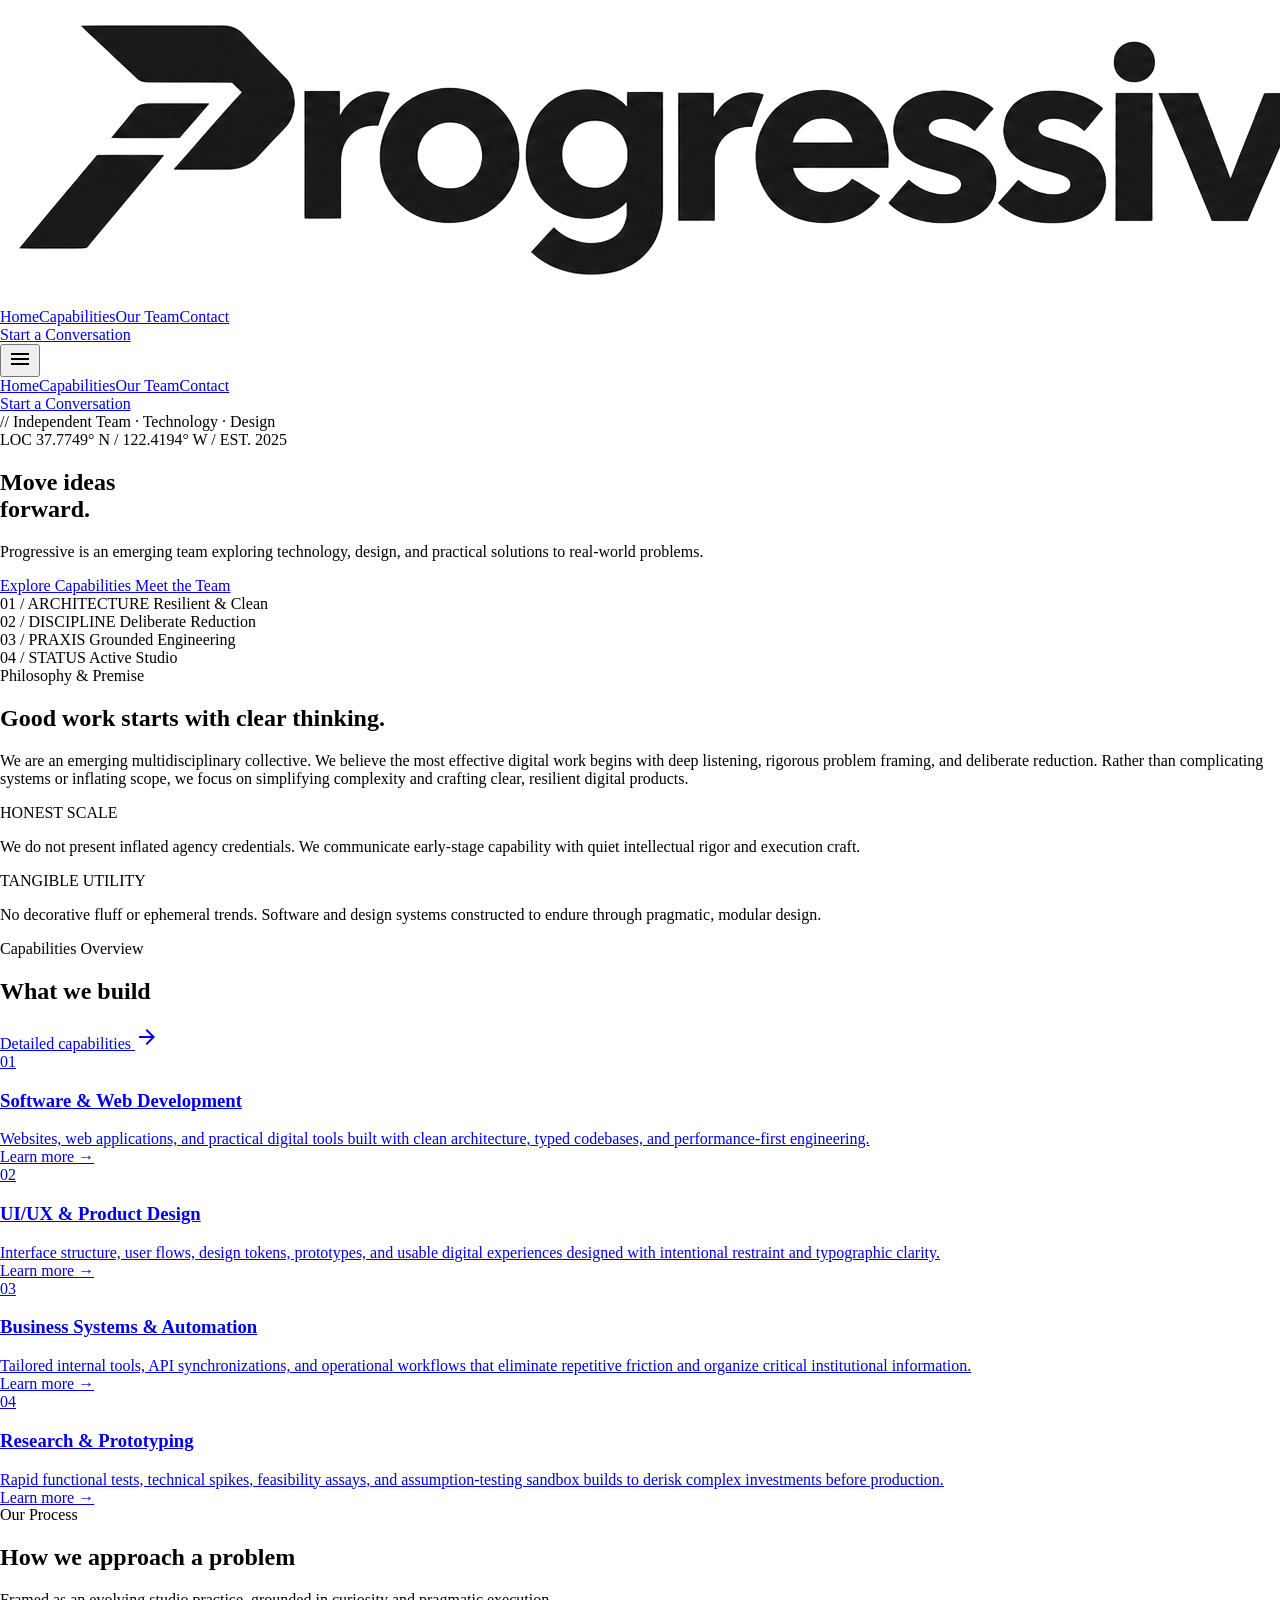
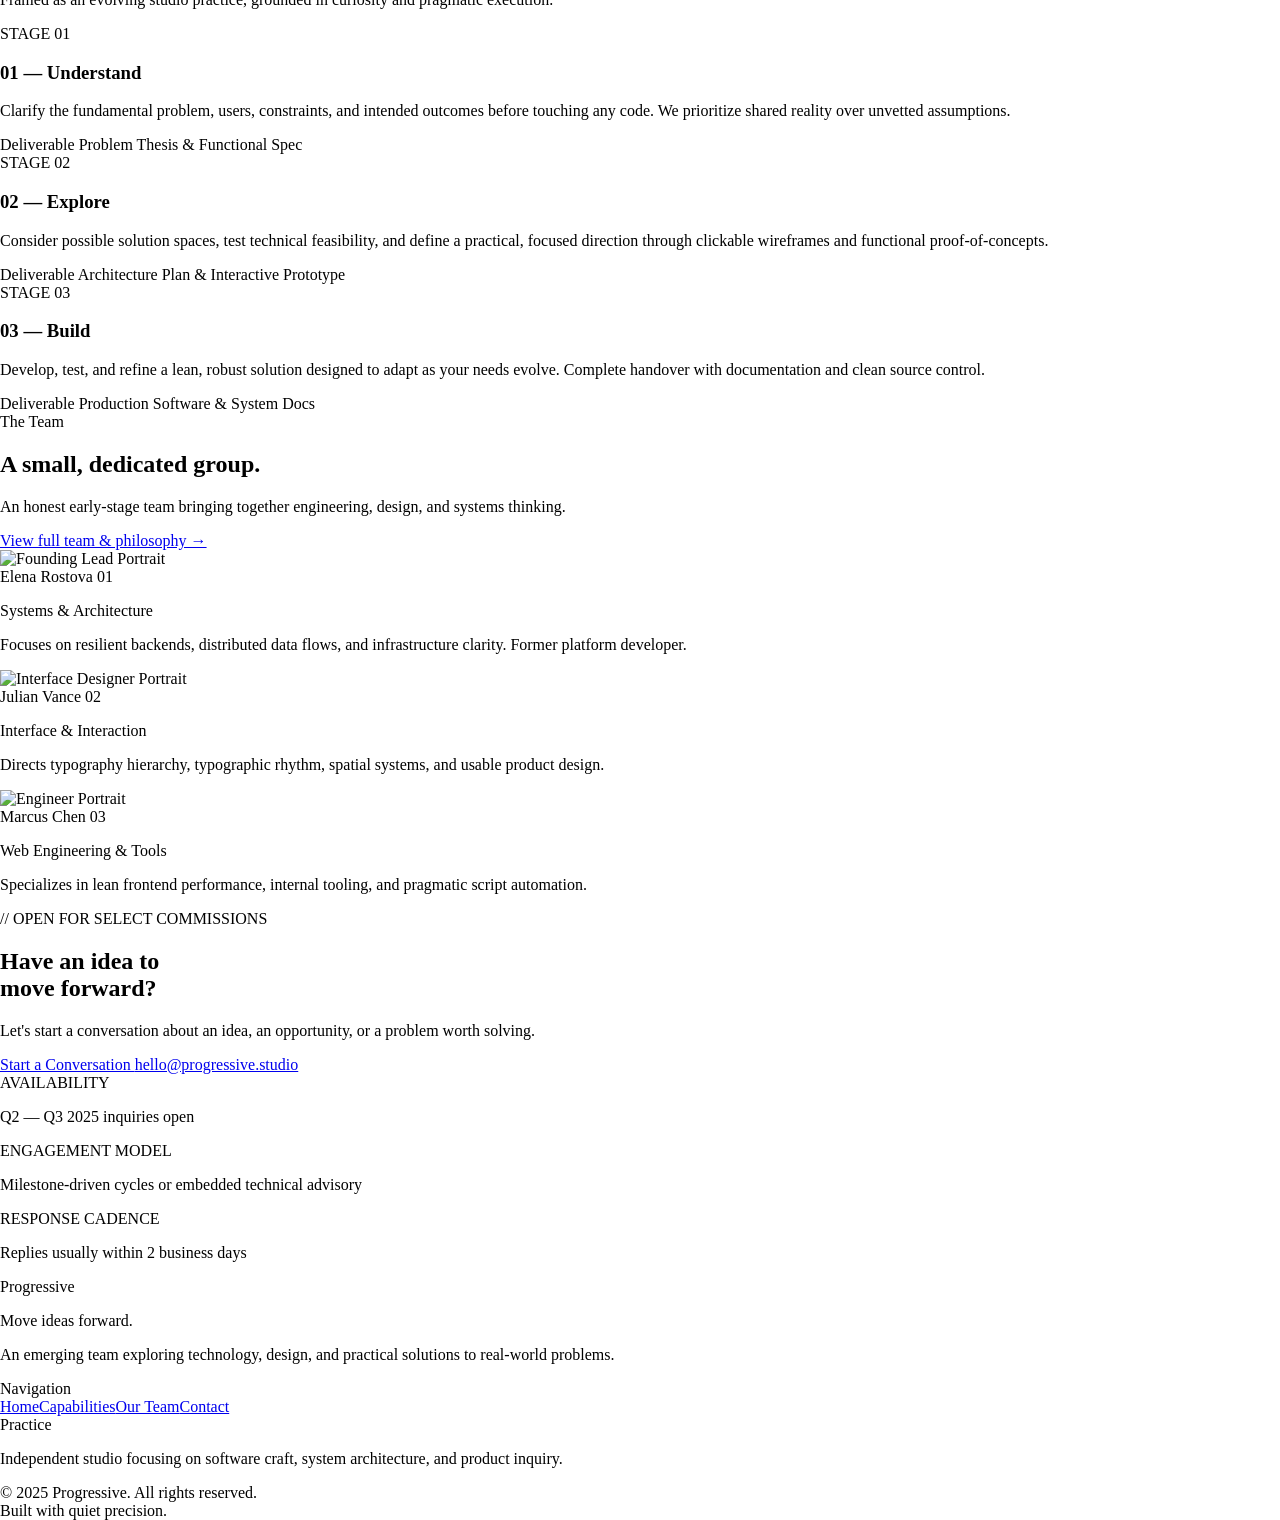
==== commit dfc0adaf: "Revert "Update website design" This reverts commit 4f9da5d678dd47ae47b3b4508c290736866fb0c8." ====
--- a/index.html
+++ b/index.html
@@ -1,832 +1,1147 @@
 <!doctype html>
 
 <html lang="en">
+  <head>
+    <meta charset="utf-8" />
+    <meta content="width=device-width, initial-scale=1.0" name="viewport" />
+    <meta content="web_standard" name="shell-type" />
+    <link
+      href="https://fonts.googleapis.com/css2?family=Material+Symbols+Outlined:opsz,wght,FILL,GRAD@20..48,100..700,0..1,-50..200"
+      rel="stylesheet"
+    />
+    <link
+      href="https://fonts.googleapis.com/css2?family=Material+Symbols+Outlined:wght,FILL@100..700,0..1&display=swap"
+      rel="stylesheet"
+    />
+    <link
+      href="https://fonts.googleapis.com/css2?family=Geist:wght@100..900&display=swap"
+      rel="stylesheet"
+    />
+    <style>
+      @layer base {
+        html,
+        body {
+          margin: 0;
+          padding: 0;
+        }
 
-<head>
-  <meta charset="utf-8" />
-  <meta content="width=device-width, initial-scale=1.0" name="viewport" />
-  <meta content="web_standard" name="shell-type" />
-  <link
-    href="https://fonts.googleapis.com/css2?family=Material+Symbols+Outlined:opsz,wght,FILL,GRAD@20..48,100..700,0..1,-50..200"
-    rel="stylesheet" />
-  <link href="https://fonts.googleapis.com/css2?family=Material+Symbols+Outlined:wght,FILL@100..700,0..1&display=swap"
-    rel="stylesheet" />
-  <link href="https://fonts.googleapis.com/css2?family=Geist:wght@100..900&display=swap" rel="stylesheet" />
-  <style>
-    @layer base {
+        body {
+          overscroll-behavior: none;
+        }
 
-      html,
-      body {
-        margin: 0;
-        padding: 0;
+        main > :first-child {
+          margin-top: 0 !important;
+        }
+
+        main > :last-child {
+          margin-bottom: 0 !important;
+        }
       }
 
-      body {
-        overscroll-behavior: none;
+      ::-webkit-scrollbar {
+        display: none;
       }
-
-      main> :first-child {
-        margin-top: 0 !important;
-      }
-
-      main> :last-child {
-        margin-bottom: 0 !important;
-      }
-    }
-
-    ::-webkit-scrollbar {
-      display: none;
-    }
-  </style>
-  <script src="https://cdn.tailwindcss.com"></script>
-  <script id="tailwind-config">
-    tailwind.config = {
-      darkMode: "class",
-      theme: {
-        extend: {
-          colors: {
-            border: "#e2e8f0",
-            "surface-container": "#f8fafc",
-            "surface-tint": "#0d9488",
-            "on-tertiary-fixed": "#3730a3",
-            "on-tertiary": "#ffffff",
-            tertiary: "#4f46e5",
-            "on-error-container": "#991b1b",
-            "on-secondary-fixed": "#0f766e",
-            "on-secondary": "#ffffff",
-            error: "#ef4444",
-            background: "#F9F8F5",
-            "on-primary-fixed": "#ffffff",
-            "dark-text": "#0f172a",
-            primary: "#0f172a",
-            "surface-container-high": "#f1f5f9",
-            "secondary-fixed-dim": "#14b8a6",
-            "primary-container": "#1e293b",
-            outline: "#cbd5e1",
-            "surface-container-highest": "#e2e8f0",
-            "on-background": "#0f172a",
-            "on-primary": "#ffffff",
-            "tertiary-fixed-dim": "#6366f1",
-            "on-secondary-container": "#0f766e",
-            "dark-section": "#f8fafc",
-            secondary: "#0d9488",
-            "on-surface": "#0f172a",
-            "surface-variant": "#f1f5f9",
-            "on-error": "#ffffff",
-            "accent-foreground": "#ffffff",
-            "surface-container-lowest": "#ffffff",
-            "on-primary-container": "#ffffff",
-            "on-surface-variant": "#475569",
-            "inverse-primary": "#ffffff",
-            "surface-container-low": "#ffffff",
-            "primary-fixed-dim": "#1e293b",
-            "on-secondary-fixed-variant": "#0d9488",
-            "on-tertiary-fixed-variant": "#4f46e5",
-            "surface-bright": "#ffffff",
-            "inverse-on-surface": "#ffffff",
-            "tertiary-container": "#eef2ff",
-            "surface-dim": "#f8fafc",
-            "secondary-container": "#f0fdfa",
-            "primary-fixed": "#0f172a",
-            "on-primary-fixed-variant": "#475569",
-            surface: "#ffffff",
-            "tertiary-fixed": "#4f46e5",
-            "outline-variant": "#e2e8f0",
-            "error-container": "#fee2e2",
-            "inverse-surface": "#0f172a",
-            "secondary-fixed": "#0d9488",
-            "on-tertiary-container": "#3730a3",
-          },
-          borderRadius: {
-            DEFAULT: "0.125rem",
-            lg: "0.25rem",
-            xl: "0.5rem",
-            full: "0.75rem",
-          },
-          spacing: {
-            "margin-tablet": "2rem",
-            gutter: "2rem",
-            "space-sm": "0.5rem",
-            "margin-mobile": "1.25rem",
-            "space-3xl": "7rem",
-            "space-md": "1rem",
-            "gutter-mobile": "1rem",
-            "space-lg": "1.5rem",
-            margin: "4rem",
-            "space-xl": "2.5rem",
-            "space-xs": "0.25rem",
-            "space-2xl": "4rem",
-          },
-          fontFamily: {
-            techno: ["Techno", "Technor", "sans-serif"],
-            telma: ["Telma", "serif"],
-            eyebrow: ["Geist"],
-            "headline-md-mobile": ["Geist"],
-            "display-hero": ["Geist"],
-            "headline-lg": ["Geist"],
-            "label-mono-sm": ["Geist"],
-            "body-lg": ["Geist"],
-            "display-hero-mobile": ["Geist"],
-            "body-md": ["Geist"],
-            "headline-sm": ["Geist"],
-            "body-sm": ["Geist"],
-            "headline-lg-mobile": ["Geist"],
-            "headline-md": ["Geist"],
-          },
-          fontSize: {
-            eyebrow: [
-              "11px",
-              {
-                lineHeight: "14px",
-                letterSpacing: "0.08em",
-                fontWeight: "600",
-              },
-            ],
-            "headline-md-mobile": [
-              "26px",
-              {
-                lineHeight: "32px",
-                letterSpacing: "-0.01em",
-                fontWeight: "500",
-              },
-            ],
-            "display-hero": [
-              "72px",
-              {
-                lineHeight: "76px",
-                letterSpacing: "-0.03em",
-                fontWeight: "500",
-              },
-            ],
-            "headline-lg": [
-              "48px",
-              {
-                lineHeight: "52px",
-                letterSpacing: "-0.02em",
-                fontWeight: "500",
-              },
-            ],
-            "label-mono-sm": [
-              "12px",
-              {
-                lineHeight: "16px",
-                letterSpacing: "0.06em",
-                fontWeight: "500",
-              },
-            ],
-            "body-lg": [
-              "18px",
-              {
-                lineHeight: "28px",
-                letterSpacing: "-0.005em",
-                fontWeight: "400",
-              },
-            ],
-            "display-hero-mobile": [
-              "42px",
-              {
-                lineHeight: "46px",
-                letterSpacing: "-0.025em",
-                fontWeight: "500",
-              },
-            ],
-            "body-md": [
-              "16px",
-              { lineHeight: "24px", letterSpacing: "0em", fontWeight: "400" },
-            ],
-            "headline-sm": [
-              "22px",
-              {
-                lineHeight: "28px",
-                letterSpacing: "-0.01em",
-                fontWeight: "500",
-              },
-            ],
-            "body-sm": [
-              "14px",
-              { lineHeight: "20px", letterSpacing: "0em", fontWeight: "400" },
-            ],
-            "headline-lg-mobile": [
-              "34px",
-              {
-                lineHeight: "38px",
-                letterSpacing: "-0.015em",
-                fontWeight: "500",
-              },
-            ],
-            "headline-md": [
-              "32px",
-              {
-                lineHeight: "38px",
-                letterSpacing: "-0.015em",
-                fontWeight: "500",
-              },
-            ],
+    </style>
+    <script src="https://cdn.tailwindcss.com"></script>
+    <script id="tailwind-config">
+      tailwind.config = {
+        darkMode: "class",
+        theme: {
+          extend: {
+            colors: {
+              border: "#DEDED8",
+              "surface-container": "#eeeeec",
+              "surface-tint": "#5f5e5e",
+              "on-tertiary-fixed": "#1b1c17",
+              "on-tertiary": "#ffffff",
+              tertiary: "#000000",
+              "on-error-container": "#93000a",
+              "on-secondary-fixed": "#062013",
+              "on-secondary": "#ffffff",
+              error: "#ba1a1a",
+              background: "#f9f9f7",
+              "on-primary-fixed": "#1c1b1b",
+              "dark-text": "#FAFAF8",
+              primary: "#000000",
+              "surface-container-high": "#e8e8e6",
+              "secondary-fixed-dim": "#b0ceb9",
+              "primary-container": "#1c1b1b",
+              outline: "#747878",
+              "surface-container-highest": "#e2e3e1",
+              "on-background": "#1a1c1b",
+              "on-primary": "#ffffff",
+              "tertiary-fixed-dim": "#c8c7bf",
+              "on-secondary-container": "#4f6a59",
+              "dark-section": "#191919",
+              secondary: "#496454",
+              "on-surface": "#1a1c1b",
+              "surface-variant": "#e2e3e1",
+              "on-error": "#ffffff",
+              "accent-foreground": "#FFFFFF",
+              "surface-container-lowest": "#ffffff",
+              "on-primary-container": "#858383",
+              "on-surface-variant": "#444748",
+              "inverse-primary": "#c8c6c5",
+              "surface-container-low": "#f4f4f2",
+              "primary-fixed-dim": "#c8c6c5",
+              "on-secondary-fixed-variant": "#324c3d",
+              "on-tertiary-fixed-variant": "#474742",
+              "surface-bright": "#f9f9f7",
+              "inverse-on-surface": "#f1f1ef",
+              "tertiary-container": "#1b1c17",
+              "surface-dim": "#dadad8",
+              "secondary-container": "#ccead4",
+              "primary-fixed": "#e5e2e1",
+              "on-primary-fixed-variant": "#474746",
+              surface: "#F0F0EC",
+              "tertiary-fixed": "#e4e3db",
+              "outline-variant": "#c4c7c7",
+              "error-container": "#ffdad6",
+              "inverse-surface": "#2f3130",
+              "secondary-fixed": "#ccead4",
+              "on-tertiary-container": "#84847e",
+            },
+            borderRadius: {
+              DEFAULT: "0.125rem",
+              lg: "0.25rem",
+              xl: "0.5rem",
+              full: "0.75rem",
+            },
+            spacing: {
+              "margin-tablet": "2rem",
+              gutter: "2rem",
+              "space-sm": "0.5rem",
+              "margin-mobile": "1.25rem",
+              "space-3xl": "7rem",
+              "space-md": "1rem",
+              "gutter-mobile": "1rem",
+              "space-lg": "1.5rem",
+              margin: "4rem",
+              "space-xl": "2.5rem",
+              "space-xs": "0.25rem",
+              "space-2xl": "4rem",
+            },
+            fontFamily: {
+              eyebrow: ["Geist"],
+              "headline-md-mobile": ["Geist"],
+              "display-hero": ["Geist"],
+              "headline-lg": ["Geist"],
+              "label-mono-sm": ["Geist"],
+              "body-lg": ["Geist"],
+              "display-hero-mobile": ["Geist"],
+              "body-md": ["Geist"],
+              "headline-sm": ["Geist"],
+              "body-sm": ["Geist"],
+              "headline-lg-mobile": ["Geist"],
+              "headline-md": ["Geist"],
+            },
+            fontSize: {
+              eyebrow: [
+                "11px",
+                {
+                  lineHeight: "14px",
+                  letterSpacing: "0.08em",
+                  fontWeight: "600",
+                },
+              ],
+              "headline-md-mobile": [
+                "26px",
+                {
+                  lineHeight: "32px",
+                  letterSpacing: "-0.01em",
+                  fontWeight: "500",
+                },
+              ],
+              "display-hero": [
+                "72px",
+                {
+                  lineHeight: "76px",
+                  letterSpacing: "-0.03em",
+                  fontWeight: "500",
+                },
+              ],
+              "headline-lg": [
+                "48px",
+                {
+                  lineHeight: "52px",
+                  letterSpacing: "-0.02em",
+                  fontWeight: "500",
+                },
+              ],
+              "label-mono-sm": [
+                "12px",
+                {
+                  lineHeight: "16px",
+                  letterSpacing: "0.06em",
+                  fontWeight: "500",
+                },
+              ],
+              "body-lg": [
+                "18px",
+                {
+                  lineHeight: "28px",
+                  letterSpacing: "-0.005em",
+                  fontWeight: "400",
+                },
+              ],
+              "display-hero-mobile": [
+                "42px",
+                {
+                  lineHeight: "46px",
+                  letterSpacing: "-0.025em",
+                  fontWeight: "500",
+                },
+              ],
+              "body-md": [
+                "16px",
+                { lineHeight: "24px", letterSpacing: "0em", fontWeight: "400" },
+              ],
+              "headline-sm": [
+                "22px",
+                {
+                  lineHeight: "28px",
+                  letterSpacing: "-0.01em",
+                  fontWeight: "500",
+                },
+              ],
+              "body-sm": [
+                "14px",
+                { lineHeight: "20px", letterSpacing: "0em", fontWeight: "400" },
+              ],
+              "headline-lg-mobile": [
+                "34px",
+                {
+                  lineHeight: "38px",
+                  letterSpacing: "-0.015em",
+                  fontWeight: "500",
+                },
+              ],
+              "headline-md": [
+                "32px",
+                {
+                  lineHeight: "38px",
+                  letterSpacing: "-0.015em",
+                  fontWeight: "500",
+                },
+              ],
+            },
           },
         },
-      },
-    };
-  </script>
-  <link rel="stylesheet" href="assets/css/site.css" />
-</head>
+      };
+    </script>
+    <link rel="stylesheet" href="site.css" />
+  </head>
 
-<body
-  class="bg-background text-on-surface font-body-md text-body-md antialiased selection:bg-secondary-container selection:text-on-secondary-fixed overflow-x-hidden">
-  <header
-    class="floating-header fixed top-0 left-0 right-0 z-50 pt-4 md:pt-6 px-margin-mobile md:px-margin-tablet lg:px-margin">
-    <div class="top-nav-row max-w-[1280px] mx-auto flex items-center justify-between relative">
-      <a class="nav-logo" data-path="home" href="index.html" aria-label="Progressive home"><img
-          src="assets/images/progressive.png" alt="Progressive" class="nav-logo-img" /></a>
-
-      <nav class="nav-glass-pill hidden md:inline-flex" aria-label="Main">
-        <a aria-current="page" class="nav-pill-link nav-pill-active" data-path="home" href="index.html">Home</a><a
-          class="nav-pill-link" data-path="capabilities" href="pages/capabilities.html">Capabilities</a><a
-          class="nav-pill-link" data-path="our-team" href="pages/our_team.html">Our Team</a><a class="nav-pill-link"
-          data-path="contact" href="pages/contact.html">Contact</a>
-      </nav>
-
-      <a class="nav-pill-cta hidden md:inline-flex" data-path="contact" href="pages/contact.html">Start a Conversation
-        <span class="cta-arrow">&rarr;</span></a>
-
-      <div class="flex md:hidden items-center">
-        <button aria-controls="mobile-nav-drawer" aria-expanded="false" aria-label="Toggle Navigation Menu"
-          class="nav-mobile-toggle" id="mobile-nav-toggle" type="button">
-          <span class="material-symbols-outlined text-[22px]">menu</span>
-        </button>
+  <body
+    class="bg-background text-on-surface font-body-md text-body-md antialiased selection:bg-secondary-container selection:text-on-secondary-fixed"
+  >
+    <header
+      class="fixed top-0 left-0 right-0 z-50 bg-background/95 backdrop-blur-md border-b border-border"
+    >
+      <div
+        class="h-16 max-w-[1280px] mx-auto px-margin-mobile md:px-margin-tablet lg:px-margin flex items-center justify-between"
+      >
+        <div class="flex items-center gap-space-md">
+          <a
+            class="flex items-center gap-space-sm group focus:outline-none focus:ring-1 focus:ring-primary"
+            data-path="home"
+            href="index.html"
+            ><img
+              src="images/logo.png"
+              alt="Progressive"
+              class="h-6 md:h-7 w-auto object-contain"
+          /></a>
+        </div>
+        <div class="hidden md:flex items-center gap-space-lg">
+          <nav
+            class="flex items-center gap-space-lg"
+            data-active-classes="text-primary font-medium underline underline-offset-4 decoration-1"
+          >
+            <a
+              aria-current="page"
+              class="transition-colors duration-150 text-primary font-medium underline underline-offset-4 decoration-1"
+              data-path="home"
+              href="index.html"
+              >Home</a
+            ><a
+              class="font-body-sm text-body-sm text-on-surface-variant hover:text-primary transition-colors duration-150"
+              data-path="capabilities"
+              href="capabilities.html"
+              >Capabilities</a
+            ><a
+              class="font-body-sm text-body-sm text-on-surface-variant hover:text-primary transition-colors duration-150"
+              data-path="our-team"
+              href="our_team.html"
+              >Our Team</a
+            ><a
+              class="font-body-sm text-body-sm text-on-surface-variant hover:text-primary transition-colors duration-150"
+              data-path="contact"
+              href="contact.html"
+              >Contact</a
+            >
+          </nav>
+          <div class="h-4 w-[1px] bg-border"></div>
+          <a
+            class="px-space-md py-space-xs rounded-lg border border-primary text-primary font-body-sm text-body-sm hover:bg-dark-section hover:text-on-primary transition-colors duration-150 focus:outline-none focus:ring-2 focus:ring-secondary focus:ring-offset-2"
+            data-path="contact"
+            href="contact.html"
+            >Start a Conversation</a
+          >
+        </div>
+        <div class="flex md:hidden items-center gap-space-sm">
+          <button
+            aria-controls="mobile-nav-drawer"
+            aria-expanded="false"
+            aria-label="Toggle Navigation Menu"
+            class="p-space-xs text-on-surface hover:text-primary focus:outline-none"
+            id="mobile-nav-toggle"
+            type="button"
+          >
+            <span class="material-symbols-outlined text-[24px]">menu</span>
+          </button>
+        </div>
       </div>
-    </div>
-
-    <div class="hidden md:hidden mt-3 max-w-[1280px] mx-auto rounded-2xl p-space-lg nav-mobile-drawer"
-      id="mobile-nav-drawer">
-      <nav class="flex flex-col gap-1.5">
-        <a aria-current="page" class="nav-drawer-link nav-drawer-active" data-path="home" href="index.html">Home</a><a
-          class="nav-drawer-link" data-path="capabilities" href="pages/capabilities.html">Capabilities</a><a
-          class="nav-drawer-link" data-path="our-team" href="pages/our_team.html">Our Team</a><a class="nav-drawer-link"
-          data-path="contact" href="pages/contact.html">Contact</a>
-      </nav>
-      <div class="mt-space-md pt-space-md border-t border-slate-200">
-        <a class="nav-pill-cta flex w-full justify-center" data-path="contact" href="pages/contact.html">Start a
-          Conversation <span class="cta-arrow">&rarr;</span></a>
+      <div
+        class="hidden md:hidden border-b border-border bg-background px-margin-mobile py-space-lg"
+        id="mobile-nav-drawer"
+      >
+        <nav
+          class="flex flex-col gap-space-md"
+          data-active-classes="text-primary font-medium underline underline-offset-4"
+        >
+          <a
+            aria-current="page"
+            class="transition-colors text-primary font-medium underline underline-offset-4"
+            data-path="home"
+            href="index.html"
+            >Home</a
+          ><a
+            class="font-body-sm text-body-sm text-on-surface-variant hover:text-primary transition-colors"
+            data-path="capabilities"
+            href="capabilities.html"
+            >Capabilities</a
+          ><a
+            class="font-body-sm text-body-sm text-on-surface-variant hover:text-primary transition-colors"
+            data-path="our-team"
+            href="our_team.html"
+            >Our Team</a
+          ><a
+            class="font-body-sm text-body-sm text-on-surface-variant hover:text-primary transition-colors"
+            data-path="contact"
+            href="contact.html"
+            >Contact</a
+          >
+        </nav>
+        <div class="mt-space-lg pt-space-md border-t border-border">
+          <a
+            class="inline-block w-full text-center px-space-md py-space-sm rounded-lg border border-primary bg-primary text-on-primary font-body-sm text-body-sm hover:bg-dark-section transition-colors"
+            data-path="contact"
+            href="contact.html"
+            >Start a Conversation</a
+          >
+        </div>
       </div>
-    </div>
-  </header>
-  <main class="w-full pt-20 md:pt-24 bg-background min-h-screen">
-    <div class="flex flex-col w-full">
-      <!-- SECTION 1: HERO -->
-      <section
-        class="w-full pt-6 md:pt-8 pb-space-2xl border-b border-border bg-background px-margin-mobile md:px-margin-tablet lg:px-margin">
-        <div class="max-w-[1280px] mx-auto w-full">
-          <!-- Minimalist Eyebrow Label -->
-          <div class="hero-fade delay-1 mb-space-lg">
-            <span class="font-eyebrow text-eyebrow uppercase tracking-widest text-on-surface-variant">✦✦✦ Independent
-              Team · Technology · Design</span>
-          </div>
-          <!-- Main Hero: Two-column layout (text left, illustration right) -->
-          <div class="grid grid-cols-1 lg:grid-cols-12 gap-8 lg:gap-6 xl:gap-8 items-center w-full">
-            <!-- Left Column: Headline, Paragraph, Buttons -->
-            <div class="hero-text-glow-block lg:col-span-5 xl:col-span-4 flex flex-col justify-center min-w-0">
-              <h1
-                class="hero-fade delay-2 text-display-hero-mobile md:text-display-hero text-primary tracking-tight font-medium leading-[1.05]">
-                <span class="font-techno hero-text-move">Move ideas</span><br />
-                <span class="font-telma hero-text-forward">forward.</span>
-              </h1>
-              <p
-                class="hero-fade delay-3 font-body-lg text-body-lg text-on-surface-variant leading-relaxed mt-6 max-w-[460px]">
-                Progressive is an emerging team exploring technology, design,
-                and practical solutions to real-world problems.
-              </p>
-              <div class="hero-fade delay-4 mt-6 flex flex-wrap items-center gap-space-md">
-                <a class="btn-brand-primary inline-flex items-center justify-center px-space-lg py-space-sm rounded-lg font-body-sm text-body-sm focus:outline-none focus:ring-2 focus:ring-secondary focus:ring-offset-2"
-                  data-path="capabilities" href="pages/capabilities.html">
-                  Explore Capabilities
-                </a>
-                <a class="btn-brand-secondary inline-flex items-center justify-center px-space-lg py-space-sm rounded-lg font-body-sm text-body-sm focus:outline-none focus:ring-2 focus:ring-secondary focus:ring-offset-2"
-                  data-path="our-team" href="pages/our_team.html">
-                  Meet the Team
-                </a>
+    </header>
+    <main class="w-full pt-16 bg-background min-h-screen">
+      <div class="flex flex-col w-full">
+        <!-- SECTION 1: HERO -->
+        <section
+          class="w-full pt-space-2xl md:pt-space-3xl pb-space-2xl border-b border-border bg-background"
+        >
+          <div
+            class="max-w-[1280px] mx-auto px-margin-mobile md:px-margin-tablet lg:px-margin"
+          >
+            <!-- Minimalist Structural Coordinates & Eyebrow Bar -->
+            <div
+              class="hero-fade delay-1 flex items-center justify-between pb-space-lg mb-space-2xl border-b border-border"
+            >
+              <span
+                class="font-eyebrow text-eyebrow uppercase tracking-widest text-on-surface-variant"
+                >// Independent Team · Technology · Design</span
+              >
+              <div
+                class="hidden sm:flex items-center gap-space-md font-label-mono-sm text-label-mono-sm text-outline"
+              >
+                <span>LOC 37.7749° N / 122.4194° W</span>
+                <span class="text-border">/</span>
+                <span>EST. 2025</span>
               </div>
             </div>
-
-            <!-- Right Column: SVG Illustration -->
+            <!-- Main Typographic Hook -->
             <div
-              class="lg:col-span-7 xl:col-span-8 flex items-center justify-center lg:justify-end mt-8 lg:mt-0 w-full min-w-0">
-              <div class="w-full flex items-center justify-center lg:justify-end">
-                <img src="progressive-animated.svg" alt="Progressive services illustration"
-                  class="hero-fade delay-3 w-full h-auto block select-none pointer-events-none"
-                  style="mix-blend-mode: multiply;" />
+              class="grid grid-cols-1 lg:grid-cols-12 gap-gutter items-baseline"
+            >
+              <div class="lg:col-span-8">
+                <h1
+                  class="hero-fade delay-2 font-display-hero text-display-hero-mobile md:text-display-hero text-primary tracking-tight font-medium leading-[1.05]"
+                >
+                  Move ideas<br />forward.
+                </h1>
+              </div>
+              <div
+                class="lg:col-span-4 mt-space-lg lg:mt-0 flex flex-col justify-end"
+              >
+                <p
+                  class="hero-fade delay-3 font-body-lg text-body-lg text-on-surface-variant leading-relaxed"
+                >
+                  Progressive is an emerging team exploring technology, design,
+                  and practical solutions to real-world problems.
+                </p>
+                <div
+                  class="hero-fade delay-4 pt-space-lg flex flex-wrap items-center gap-space-md"
+                >
+                  <a
+                    class="inline-flex items-center justify-center px-space-lg py-space-sm rounded-lg bg-dark-section text-dark-text font-body-sm text-body-sm hover:bg-neutral-800 transition-colors duration-150 focus:outline-none focus:ring-2 focus:ring-secondary focus:ring-offset-2"
+                    data-path="capabilities"
+                    href="capabilities.html"
+                  >
+                    Explore Capabilities
+                  </a>
+                  <a
+                    class="inline-flex items-center justify-center px-space-lg py-space-sm rounded-lg border border-border text-primary font-body-sm text-body-sm hover:bg-surface hover:border-primary transition-colors duration-150 focus:outline-none focus:ring-2 focus:ring-secondary focus:ring-offset-2"
+                    data-path="our-team"
+                    href="our_team.html"
+                  >
+                    Meet the Team
+                  </a>
+                </div>
+              </div>
+            </div>
+            <!-- Visual Metric/Structure Divider -->
+            <div
+              class="hero-fade delay-4 mt-space-3xl pt-space-md border-t border-border grid grid-cols-2 md:grid-cols-4 gap-gutter text-on-surface-variant font-label-mono-sm text-label-mono-sm"
+            >
+              <div>
+                <span class="text-outline block mb-1">01 / ARCHITECTURE</span>
+                <span class="text-primary font-body-sm text-body-sm"
+                  >Resilient & Clean</span
+                >
+              </div>
+              <div>
+                <span class="text-outline block mb-1">02 / DISCIPLINE</span>
+                <span class="text-primary font-body-sm text-body-sm"
+                  >Deliberate Reduction</span
+                >
+              </div>
+              <div>
+                <span class="text-outline block mb-1">03 / PRAXIS</span>
+                <span class="text-primary font-body-sm text-body-sm"
+                  >Grounded Engineering</span
+                >
+              </div>
+              <div>
+                <span class="text-outline block mb-1">04 / STATUS</span>
+                <span
+                  class="text-secondary font-body-sm text-body-sm flex items-center gap-1.5"
+                >
+                  <span class="w-1.5 h-1.5 rounded-full bg-secondary"></span>
+                  Active Studio
+                </span>
               </div>
             </div>
           </div>
-          <!-- Visual Metric/Structure Surface Bar (Clean surface panel spanning left to right) -->
+        </section>
+        <!-- SECTION 2: BRAND INTRODUCTION -->
+        <section
+          class="reveal-on-scroll w-full py-space-2xl md:py-space-3xl border-b border-border bg-background"
+        >
           <div
-            class="hero-fade delay-4 mt-space-3xl w-full metrics-surface-bar bg-white border border-border rounded-xl md:rounded-2xl p-space-md md:p-space-lg shadow-[0_2px_10px_-3px_rgba(15,23,42,0.04),0_1px_2px_rgba(15,23,42,0.02)] grid grid-cols-2 md:grid-cols-4 gap-4 md:gap-6 divide-y md:divide-y-0 md:divide-x divide-border/60">
-            <div class="flex flex-col justify-center pt-2 md:pt-0">
-              <span class="text-outline block mb-1 font-label-mono-sm text-label-mono-sm">01 / ARCHITECTURE</span>
-              <span class="text-primary font-body-sm text-body-sm font-medium">Resilient & Clean</span>
-            </div>
-            <div class="flex flex-col justify-center pt-3 md:pt-0 md:pl-6">
-              <span class="text-outline block mb-1 font-label-mono-sm text-label-mono-sm">02 / DISCIPLINE</span>
-              <span class="text-primary font-body-sm text-body-sm font-medium">Deliberate Reduction</span>
-            </div>
-            <div class="flex flex-col justify-center pt-3 md:pt-0 md:pl-6">
-              <span class="text-outline block mb-1 font-label-mono-sm text-label-mono-sm">03 / PRAXIS</span>
-              <span class="text-primary font-body-sm text-body-sm font-medium">Grounded Engineering</span>
-            </div>
-            <div class="flex flex-col justify-center pt-3 md:pt-0 md:pl-6">
-              <span class="text-outline block mb-1 font-label-mono-sm text-label-mono-sm">04 / STATUS</span>
-              <span class="text-secondary font-body-sm text-body-sm font-medium flex items-center gap-1.5">
-                <span class="w-2 h-2 rounded-full bg-emerald-500 animate-pulse"></span>
-                Active Studio
-              </span>
+            class="max-w-[1280px] mx-auto px-margin-mobile md:px-margin-tablet lg:px-margin"
+          >
+            <div class="grid grid-cols-1 lg:grid-cols-12 gap-gutter">
+              <div class="lg:col-span-4">
+                <span
+                  class="font-eyebrow text-eyebrow uppercase tracking-widest text-on-surface-variant"
+                  >Philosophy & Premise</span
+                >
+                <h2
+                  class="mt-space-sm font-headline-md text-headline-md-mobile md:text-headline-md text-primary tracking-tight font-medium"
+                >
+                  Good work starts with clear thinking.
+                </h2>
+              </div>
+              <div class="lg:col-span-7 lg:col-start-6">
+                <p
+                  class="font-body-lg text-body-lg text-on-surface leading-relaxed mb-space-lg"
+                >
+                  We are an emerging multidisciplinary collective. We believe
+                  the most effective digital work begins with deep listening,
+                  rigorous problem framing, and deliberate reduction. Rather
+                  than complicating systems or inflating scope, we focus on
+                  simplifying complexity and crafting clear, resilient digital
+                  products.
+                </p>
+                <div
+                  class="grid grid-cols-1 sm:grid-cols-2 gap-space-xl pt-space-lg border-t border-border"
+                >
+                  <div>
+                    <span
+                      class="font-label-mono-sm text-label-mono-sm text-secondary block mb-space-xs font-semibold"
+                      >HONEST SCALE</span
+                    >
+                    <p
+                      class="font-body-sm text-body-sm text-on-surface-variant leading-relaxed"
+                    >
+                      We do not present inflated agency credentials. We
+                      communicate early-stage capability with quiet intellectual
+                      rigor and execution craft.
+                    </p>
+                  </div>
+                  <div>
+                    <span
+                      class="font-label-mono-sm text-label-mono-sm text-secondary block mb-space-xs font-semibold"
+                      >TANGIBLE UTILITY</span
+                    >
+                    <p
+                      class="font-body-sm text-body-sm text-on-surface-variant leading-relaxed"
+                    >
+                      No decorative fluff or ephemeral trends. Software and
+                      design systems constructed to endure through pragmatic,
+                      modular design.
+                    </p>
+                  </div>
+                </div>
+              </div>
             </div>
           </div>
-        </div>
-      </section>
-      <!-- SECTION 2: BRAND INTRODUCTION -->
-      <section
-        class="reveal-on-scroll w-full py-space-2xl md:py-space-3xl border-b border-border bg-background px-margin-mobile md:px-margin-tablet lg:px-margin">
-        <div class="max-w-[1280px] mx-auto w-full">
-          <div class="grid grid-cols-1 lg:grid-cols-12 gap-gutter">
-            <div class="lg:col-span-4">
-              <span class="font-eyebrow text-eyebrow uppercase tracking-widest text-on-surface-variant">Philosophy &
-                Premise</span>
-              <h2
-                class="mt-space-sm font-headline-md text-headline-md-mobile md:text-headline-md text-primary tracking-tight font-medium">
-                Good work starts with clear thinking.
-              </h2>
+        </section>
+        <!-- SECTION 3: CAPABILITIES PREVIEW -->
+        <section
+          class="reveal-on-scroll w-full py-space-2xl md:py-space-3xl border-b border-border bg-background"
+        >
+          <div
+            class="max-w-[1280px] mx-auto px-margin-mobile md:px-margin-tablet lg:px-margin"
+          >
+            <div
+              class="flex flex-col md:flex-row md:items-end justify-between mb-space-2xl pb-space-md border-b border-border gap-space-md"
+            >
+              <div>
+                <span
+                  class="font-eyebrow text-eyebrow uppercase tracking-widest text-on-surface-variant block mb-space-xs"
+                  >Capabilities Overview</span
+                >
+                <h2
+                  class="font-headline-lg text-headline-lg-mobile md:text-headline-lg text-primary tracking-tight font-medium"
+                >
+                  What we build
+                </h2>
+              </div>
+              <a
+                class="font-body-sm text-body-sm text-secondary hover:text-primary transition-colors flex items-center gap-1"
+                data-path="capabilities"
+                href="capabilities.html"
+              >
+                <span class="underline underline-offset-4">
+                  Detailed capabilities
+                </span>
+                <span class="material-symbols-outlined no-underline text-[16px]">arrow_forward</span>
+              </a>
             </div>
-            <div class="lg:col-span-7 lg:col-start-6">
-              <p class="font-body-lg text-body-lg text-on-surface leading-relaxed mb-space-lg">
-                We are an emerging multidisciplinary collective. We believe
-                the most effective digital work begins with deep listening,
-                rigorous problem framing, and deliberate reduction. Rather
-                than complicating systems or inflating scope, we focus on
-                simplifying complexity and crafting clear, resilient digital
-                products.
-              </p>
-              <div class="grid grid-cols-1 sm:grid-cols-2 gap-space-xl pt-space-lg border-t border-border">
-                <div>
-                  <span
-                    class="font-label-mono-sm text-label-mono-sm text-secondary block mb-space-xs font-semibold">HONEST
-                    SCALE</span>
-                  <p class="font-body-sm text-body-sm text-on-surface-variant leading-relaxed">
-                    We do not present inflated agency credentials. We
-                    communicate early-stage capability with quiet intellectual
-                    rigor and execution craft.
-                  </p>
-                </div>
-                <div>
-                  <span
-                    class="font-label-mono-sm text-label-mono-sm text-secondary block mb-space-xs font-semibold">TANGIBLE
-                    UTILITY</span>
-                  <p class="font-body-sm text-body-sm text-on-surface-variant leading-relaxed">
-                    No decorative fluff or ephemeral trends. Software and
-                    design systems constructed to endure through pragmatic,
-                    modular design.
-                  </p>
-                </div>
-              </div>
-            </div>
-          </div>
-        </div>
-      </section>
-      <!-- SECTION 3: CAPABILITIES PREVIEW -->
-      <section
-        class="reveal-on-scroll w-full py-space-2xl md:py-space-3xl border-b border-border bg-background px-margin-mobile md:px-margin-tablet lg:px-margin">
-        <div class="max-w-[1280px] mx-auto w-full">
-          <div
-            class="flex flex-col md:flex-row md:items-end justify-between mb-space-2xl pb-space-md border-b border-border gap-space-md">
-            <div>
-              <span
-                class="font-eyebrow text-eyebrow uppercase tracking-widest text-on-surface-variant block mb-space-xs">Capabilities
-                Overview</span>
-              <h2
-                class="font-headline-lg text-headline-lg-mobile md:text-headline-lg text-primary tracking-tight font-medium">
-                What we build
-              </h2>
-            </div>
-            <a class="font-body-sm text-body-sm text-secondary hover:text-primary transition-colors flex items-center gap-1"
-              data-path="capabilities" href="pages/capabilities.html">
-              <span class="underline underline-offset-4">
-                Detailed capabilities
-              </span>
-              <span class="material-symbols-outlined no-underline text-[16px]">arrow_forward</span>
-            </a>
-          </div>
-          <!-- Anti-Card Editorial List -->
-          <div class="flex flex-col">
-            <!-- 01 -->
-            <a class="editorial-capability-row group border-b border-border py-space-xl px-space-sm"
-              data-path="capabilities" href="pages/capabilities.html#software-dev">
-              <div class="grid grid-cols-1 md:grid-cols-12 gap-gutter items-baseline">
+            <!-- Anti-Card Editorial List -->
+            <div class="flex flex-col">
+              <!-- 01 -->
+              <a
+                class="group border-b border-border py-space-xl px-space-sm hover:bg-surface transition-colors duration-150"
+                data-path="capabilities"
+                href="capabilities.html#software-dev"
+              >
                 <div
-                  class="capability-num md:col-span-1 font-label-mono-sm text-label-mono-sm text-outline transition-colors">
-                  01
-                </div>
-                <div class="md:col-span-4">
-                  <h3
-                    class="capability-title font-headline-sm text-headline-sm text-primary tracking-tight font-medium transition-colors">
-                    Software & Web Development
-                  </h3>
-                </div>
-                <div class="md:col-span-5 text-on-surface-variant font-body-sm text-body-sm leading-relaxed">
-                  Websites, web applications, and practical digital tools
-                  built with clean architecture, typed codebases, and
-                  performance-first engineering.
-                </div>
+                  class="grid grid-cols-1 md:grid-cols-12 gap-gutter items-baseline"
+                >
+                  <div
+                    class="md:col-span-1 font-label-mono-sm text-label-mono-sm text-outline group-hover:text-primary transition-colors"
+                  >
+                    01
+                  </div>
+                  <div class="md:col-span-4">
+                    <h3
+                      class="font-headline-sm text-headline-sm text-primary tracking-tight font-medium group-hover:text-secondary transition-colors"
+                    >
+                      Software & Web Development
+                    </h3>
+                  </div>
+                  <div
+                    class="md:col-span-5 text-on-surface-variant font-body-sm text-body-sm leading-relaxed"
+                  >
+                    Websites, web applications, and practical digital tools
+                    built with clean architecture, typed codebases, and
+                    performance-first engineering.
+                  </div>
+                  <div
+                    class="md:col-span-2 flex justify-start md:justify-end items-center mt-space-sm md:mt-0 font-body-sm text-body-sm text-secondary"
+                  >
+                    <span
+                      class="group-hover:translate-x-1 transition-transform duration-150 inline-flex items-center gap-1 font-medium"
+                    >
+                      Learn more →
+                    </span>
+                  </div>
+                </div>
+              </a>
+              <!-- 02 -->
+              <a
+                class="group border-b border-border py-space-xl px-space-sm hover:bg-surface transition-colors duration-150"
+                data-path="capabilities"
+                href="capabilities.html#product-design"
+              >
                 <div
-                  class="md:col-span-2 flex justify-start md:justify-end items-center mt-space-sm md:mt-0 font-body-sm text-body-sm text-secondary">
-                  <span
-                    class="capability-arrow transition-transform duration-150 inline-flex items-center gap-1 font-medium">
-                    Learn more →
-                  </span>
-                </div>
-              </div>
-            </a>
-            <!-- 02 -->
-            <a class="editorial-capability-row group border-b border-border py-space-xl px-space-sm"
-              data-path="capabilities" href="pages/capabilities.html#product-design">
-              <div class="grid grid-cols-1 md:grid-cols-12 gap-gutter items-baseline">
+                  class="grid grid-cols-1 md:grid-cols-12 gap-gutter items-baseline"
+                >
+                  <div
+                    class="md:col-span-1 font-label-mono-sm text-label-mono-sm text-outline group-hover:text-primary transition-colors"
+                  >
+                    02
+                  </div>
+                  <div class="md:col-span-4">
+                    <h3
+                      class="font-headline-sm text-headline-sm text-primary tracking-tight font-medium group-hover:text-secondary transition-colors"
+                    >
+                      UI/UX & Product Design
+                    </h3>
+                  </div>
+                  <div
+                    class="md:col-span-5 text-on-surface-variant font-body-sm text-body-sm leading-relaxed"
+                  >
+                    Interface structure, user flows, design tokens, prototypes,
+                    and usable digital experiences designed with intentional
+                    restraint and typographic clarity.
+                  </div>
+                  <div
+                    class="md:col-span-2 flex justify-start md:justify-end items-center mt-space-sm md:mt-0 font-body-sm text-body-sm text-secondary"
+                  >
+                    <span
+                      class="group-hover:translate-x-1 transition-transform duration-150 inline-flex items-center gap-1 font-medium"
+                    >
+                      Learn more →
+                    </span>
+                  </div>
+                </div>
+              </a>
+              <!-- 03 -->
+              <a
+                class="group border-b border-border py-space-xl px-space-sm hover:bg-surface transition-colors duration-150"
+                data-path="capabilities"
+                href="capabilities.html#systems-automation"
+              >
                 <div
-                  class="capability-num md:col-span-1 font-label-mono-sm text-label-mono-sm text-outline transition-colors">
-                  02
-                </div>
-                <div class="md:col-span-4">
-                  <h3
-                    class="capability-title font-headline-sm text-headline-sm text-primary tracking-tight font-medium transition-colors">
-                    UI/UX & Product Design
-                  </h3>
-                </div>
-                <div class="md:col-span-5 text-on-surface-variant font-body-sm text-body-sm leading-relaxed">
-                  Interface structure, user flows, design tokens, prototypes,
-                  and usable digital experiences designed with intentional
-                  restraint and typographic clarity.
-                </div>
+                  class="grid grid-cols-1 md:grid-cols-12 gap-gutter items-baseline"
+                >
+                  <div
+                    class="md:col-span-1 font-label-mono-sm text-label-mono-sm text-outline group-hover:text-primary transition-colors"
+                  >
+                    03
+                  </div>
+                  <div class="md:col-span-4">
+                    <h3
+                      class="font-headline-sm text-headline-sm text-primary tracking-tight font-medium group-hover:text-secondary transition-colors"
+                    >
+                      Business Systems & Automation
+                    </h3>
+                  </div>
+                  <div
+                    class="md:col-span-5 text-on-surface-variant font-body-sm text-body-sm leading-relaxed"
+                  >
+                    Tailored internal tools, API synchronizations, and
+                    operational workflows that eliminate repetitive friction and
+                    organize critical institutional information.
+                  </div>
+                  <div
+                    class="md:col-span-2 flex justify-start md:justify-end items-center mt-space-sm md:mt-0 font-body-sm text-body-sm text-secondary"
+                  >
+                    <span
+                      class="group-hover:translate-x-1 transition-transform duration-150 inline-flex items-center gap-1 font-medium"
+                    >
+                      Learn more →
+                    </span>
+                  </div>
+                </div>
+              </a>
+              <!-- 04 -->
+              <a
+                class="group border-b border-border py-space-xl px-space-sm hover:bg-surface transition-colors duration-150"
+                data-path="capabilities"
+                href="capabilities.html#research-prototyping"
+              >
                 <div
-                  class="md:col-span-2 flex justify-start md:justify-end items-center mt-space-sm md:mt-0 font-body-sm text-body-sm text-secondary">
-                  <span
-                    class="capability-arrow transition-transform duration-150 inline-flex items-center gap-1 font-medium">
-                    Learn more →
-                  </span>
-                </div>
-              </div>
-            </a>
-            <!-- 03 -->
-            <a class="editorial-capability-row group border-b border-border py-space-xl px-space-sm"
-              data-path="capabilities" href="pages/capabilities.html#systems-automation">
-              <div class="grid grid-cols-1 md:grid-cols-12 gap-gutter items-baseline">
-                <div
-                  class="capability-num md:col-span-1 font-label-mono-sm text-label-mono-sm text-outline transition-colors">
-                  03
-                </div>
-                <div class="md:col-span-4">
-                  <h3
-                    class="capability-title font-headline-sm text-headline-sm text-primary tracking-tight font-medium transition-colors">
-                    Business Systems & Automation
-                  </h3>
-                </div>
-                <div class="md:col-span-5 text-on-surface-variant font-body-sm text-body-sm leading-relaxed">
-                  Tailored internal tools, API synchronizations, and
-                  operational workflows that eliminate repetitive friction and
-                  organize critical institutional information.
-                </div>
-                <div
-                  class="md:col-span-2 flex justify-start md:justify-end items-center mt-space-sm md:mt-0 font-body-sm text-body-sm text-secondary">
-                  <span
-                    class="capability-arrow transition-transform duration-150 inline-flex items-center gap-1 font-medium">
-                    Learn more →
-                  </span>
-                </div>
-              </div>
-            </a>
-            <!-- 04 -->
-            <a class="editorial-capability-row group border-b border-border py-space-xl px-space-sm"
-              data-path="capabilities" href="pages/capabilities.html#research-prototyping">
-              <div class="grid grid-cols-1 md:grid-cols-12 gap-gutter items-baseline">
-                <div
-                  class="capability-num md:col-span-1 font-label-mono-sm text-label-mono-sm text-outline transition-colors">
-                  04
-                </div>
-                <div class="md:col-span-4">
-                  <h3
-                    class="capability-title font-headline-sm text-headline-sm text-primary tracking-tight font-medium transition-colors">
-                    Research & Prototyping
-                  </h3>
-                </div>
-                <div class="md:col-span-5 text-on-surface-variant font-body-sm text-body-sm leading-relaxed">
-                  Rapid functional tests, technical spikes, feasibility
-                  assays, and assumption-testing sandbox builds to derisk
-                  complex investments before production.
-                </div>
-                <div
-                  class="md:col-span-2 flex justify-start md:justify-end items-center mt-space-sm md:mt-0 font-body-sm text-body-sm text-secondary">
-                  <span
-                    class="capability-arrow transition-transform duration-150 inline-flex items-center gap-1 font-medium">
-                    Learn more →
-                  </span>
-                </div>
-              </div>
-            </a>
-          </div>
-        </div>
-      </section>
-      <!-- SECTION 4: WORKING APPROACH -->
-      <section
-        class="reveal-on-scroll w-full py-space-2xl md:py-space-3xl border-b border-border bg-background px-margin-mobile md:px-margin-tablet lg:px-margin">
-        <div class="max-w-[1280px] mx-auto w-full">
-          <div class="max-w-3xl mb-space-3xl">
-            <span
-              class="font-eyebrow text-eyebrow uppercase tracking-widest text-on-surface-variant block mb-space-xs">Our
-              Process</span>
-            <h2
-              class="font-headline-lg text-headline-lg-mobile md:text-headline-lg text-primary tracking-tight font-medium mb-space-sm">
-              How we approach a problem
-            </h2>
-            <p class="font-body-lg text-body-lg text-on-surface-variant leading-relaxed">
-              Framed as an evolving studio practice, grounded in curiosity and
-              pragmatic execution.
-            </p>
-          </div>
-          <!-- 3-Column Stepped Index -->
-          <div class="grid grid-cols-1 md:grid-cols-3 gap-gutter">
-            <div class="pt-space-lg border-t border-border flex flex-col justify-between h-full">
-              <div>
-                <div class="font-label-mono-sm text-label-mono-sm text-outline mb-space-md">
-                  STAGE 01
-                </div>
-                <h3 class="font-headline-sm text-headline-sm text-primary tracking-tight font-medium mb-space-sm">
-                  01 — Understand
-                </h3>
-                <p class="font-body-sm text-body-sm text-on-surface-variant leading-relaxed">
-                  Clarify the fundamental problem, users, constraints, and
-                  intended outcomes before touching any code. We prioritize
-                  shared reality over unvetted assumptions.
-                </p>
-              </div>
-              <div class="pt-space-xl mt-space-xl border-t border-border/60">
-                <span
-                  class="font-label-mono-sm text-label-mono-sm text-secondary uppercase tracking-wider block">Deliverable</span>
-                <span class="font-body-sm text-body-sm text-on-surface font-medium">Problem Thesis & Functional
-                  Spec</span>
-              </div>
-            </div>
-            <div class="pt-space-lg border-t border-border flex flex-col justify-between h-full">
-              <div>
-                <div class="font-label-mono-sm text-label-mono-sm text-outline mb-space-md">
-                  STAGE 02
-                </div>
-                <h3 class="font-headline-sm text-headline-sm text-primary tracking-tight font-medium mb-space-sm">
-                  02 — Explore
-                </h3>
-                <p class="font-body-sm text-body-sm text-on-surface-variant leading-relaxed">
-                  Consider possible solution spaces, test technical
-                  feasibility, and define a practical, focused direction
-                  through clickable wireframes and functional
-                  proof-of-concepts.
-                </p>
-              </div>
-              <div class="pt-space-xl mt-space-xl border-t border-border/60">
-                <span
-                  class="font-label-mono-sm text-label-mono-sm text-secondary uppercase tracking-wider block">Deliverable</span>
-                <span class="font-body-sm text-body-sm text-on-surface font-medium">Architecture Plan & Interactive
-                  Prototype</span>
-              </div>
-            </div>
-            <div class="pt-space-lg border-t border-border flex flex-col justify-between h-full">
-              <div>
-                <div class="font-label-mono-sm text-label-mono-sm text-outline mb-space-md">
-                  STAGE 03
-                </div>
-                <h3 class="font-headline-sm text-headline-sm text-primary tracking-tight font-medium mb-space-sm">
-                  03 — Build
-                </h3>
-                <p class="font-body-sm text-body-sm text-on-surface-variant leading-relaxed">
-                  Develop, test, and refine a lean, robust solution designed
-                  to adapt as your needs evolve. Complete handover with
-                  documentation and clean source control.
-                </p>
-              </div>
-              <div class="pt-space-xl mt-space-xl border-t border-border/60">
-                <span
-                  class="font-label-mono-sm text-label-mono-sm text-secondary uppercase tracking-wider block">Deliverable</span>
-                <span class="font-body-sm text-body-sm text-on-surface font-medium">Production Software & System
-                  Docs</span>
-              </div>
-            </div>
-          </div>
-        </div>
-      </section>
-      <!-- SECTION 5: TEAM PREVIEW -->
-      <section
-        class="reveal-on-scroll w-full py-space-2xl md:py-space-3xl border-b border-border bg-background px-margin-mobile md:px-margin-tablet lg:px-margin">
-        <div class="max-w-[1280px] mx-auto w-full">
-          <div
-            class="grid grid-cols-1 lg:grid-cols-12 gap-gutter mb-space-2xl pb-space-lg border-b border-border items-end">
-            <div class="lg:col-span-5">
-              <span
-                class="font-eyebrow text-eyebrow uppercase tracking-widest text-on-surface-variant block mb-space-xs">The
-                Team</span>
-              <h2
-                class="font-headline-lg text-headline-lg-mobile md:text-headline-lg text-primary tracking-tight font-medium">
-                A small, dedicated group.
-              </h2>
-            </div>
-            <div class="lg:col-span-7 flex flex-col md:flex-row md:items-end justify-between gap-space-md">
-              <p class="font-body-md text-body-md text-on-surface-variant max-w-md leading-relaxed">
-                An honest early-stage team bringing together engineering,
-                design, and systems thinking.
-              </p>
-              <a class="font-body-sm text-body-sm text-secondary hover:text-primary transition-colors underline underline-offset-4 whitespace-nowrap"
-                data-path="our-team" href="pages/our_team.html">
-                View full team & philosophy →
+                  class="grid grid-cols-1 md:grid-cols-12 gap-gutter items-baseline"
+                >
+                  <div
+                    class="md:col-span-1 font-label-mono-sm text-label-mono-sm text-outline group-hover:text-primary transition-colors"
+                  >
+                    04
+                  </div>
+                  <div class="md:col-span-4">
+                    <h3
+                      class="font-headline-sm text-headline-sm text-primary tracking-tight font-medium group-hover:text-secondary transition-colors"
+                    >
+                      Research & Prototyping
+                    </h3>
+                  </div>
+                  <div
+                    class="md:col-span-5 text-on-surface-variant font-body-sm text-body-sm leading-relaxed"
+                  >
+                    Rapid functional tests, technical spikes, feasibility
+                    assays, and assumption-testing sandbox builds to derisk
+                    complex investments before production.
+                  </div>
+                  <div
+                    class="md:col-span-2 flex justify-start md:justify-end items-center mt-space-sm md:mt-0 font-body-sm text-body-sm text-secondary"
+                  >
+                    <span
+                      class="group-hover:translate-x-1 transition-transform duration-150 inline-flex items-center gap-1 font-medium"
+                    >
+                      Learn more →
+                    </span>
+                  </div>
+                </div>
               </a>
             </div>
           </div>
-          <!-- Team Members Typographic Row Matrix -->
-          <div class="grid grid-cols-1 md:grid-cols-3 gap-gutter">
-            <!-- Member 1 -->
-            <div class="team-portrait-card flex flex-col group cursor-pointer">
+        </section>
+        <!-- SECTION 4: WORKING APPROACH -->
+        <section
+          class="reveal-on-scroll w-full py-space-2xl md:py-space-3xl border-b border-border bg-background"
+        >
+          <div
+            class="max-w-[1280px] mx-auto px-margin-mobile md:px-margin-tablet lg:px-margin"
+          >
+            <div class="max-w-3xl mb-space-3xl">
+              <span
+                class="font-eyebrow text-eyebrow uppercase tracking-widest text-on-surface-variant block mb-space-xs"
+                >Our Process</span
+              >
+              <h2
+                class="font-headline-lg text-headline-lg-mobile md:text-headline-lg text-primary tracking-tight font-medium mb-space-sm"
+              >
+                How we approach a problem
+              </h2>
+              <p
+                class="font-body-lg text-body-lg text-on-surface-variant leading-relaxed"
+              >
+                Framed as an evolving studio practice, grounded in curiosity and
+                pragmatic execution.
+              </p>
+            </div>
+            <!-- 3-Column Stepped Index -->
+            <div class="grid grid-cols-1 md:grid-cols-3 gap-gutter">
               <div
-                class="portrait-container w-full aspect-[4/5] bg-surface-container mb-space-md overflow-hidden border border-border rounded-lg">
-                <img alt="Founding Lead Portrait" class="w-full h-full object-cover grayscale contrast-125"
-                  data-alt="Monochrome 35mm editorial portrait of a technical founder with calm posture in an airy architectural studio with soft daylight and concrete surfaces."
-                  src="https://lh3.googleusercontent.com/aida-public/[base64]" />
-              </div>
-              <div class="pt-space-sm border-t border-border">
-                <div class="flex items-baseline justify-between mb-space-xs">
-                  <span class="team-name font-headline-sm text-headline-sm text-primary tracking-tight font-medium">Elena
-                    Rostova</span>
-                  <span class="font-label-mono-sm text-label-mono-sm text-outline">01</span>
-                </div>
-                <p class="font-body-sm text-body-sm text-secondary font-medium mb-space-xs">
-                  Systems & Architecture
-                </p>
-                <p class="font-body-sm text-body-sm text-on-surface-variant leading-relaxed">
-                  Focuses on resilient backends, distributed data flows, and
-                  infrastructure clarity. Former platform developer.
-                </p>
-              </div>
-            </div>
-            <!-- Member 2 -->
-            <div class="team-portrait-card flex flex-col group cursor-pointer">
+                class="pt-space-lg border-t border-border flex flex-col justify-between h-full"
+              >
+                <div>
+                  <div
+                    class="font-label-mono-sm text-label-mono-sm text-outline mb-space-md"
+                  >
+                    STAGE 01
+                  </div>
+                  <h3
+                    class="font-headline-sm text-headline-sm text-primary tracking-tight font-medium mb-space-sm"
+                  >
+                    01 — Understand
+                  </h3>
+                  <p
+                    class="font-body-sm text-body-sm text-on-surface-variant leading-relaxed"
+                  >
+                    Clarify the fundamental problem, users, constraints, and
+                    intended outcomes before touching any code. We prioritize
+                    shared reality over unvetted assumptions.
+                  </p>
+                </div>
+                <div class="pt-space-xl mt-space-xl border-t border-border/60">
+                  <span
+                    class="font-label-mono-sm text-label-mono-sm text-secondary uppercase tracking-wider block"
+                    >Deliverable</span
+                  >
+                  <span
+                    class="font-body-sm text-body-sm text-on-surface font-medium"
+                    >Problem Thesis & Functional Spec</span
+                  >
+                </div>
+              </div>
               <div
-                class="portrait-container w-full aspect-[4/5] bg-surface-container mb-space-md overflow-hidden border border-border rounded-lg">
-                <img alt="Interface Designer Portrait" class="w-full h-full object-cover grayscale contrast-125"
-                  data-alt="High-contrast black-and-white minimalist portrait of a product designer in a structured black knit sweater with natural window lighting."
-                  src="https://lh3.googleusercontent.com/aida-public/[base64]" />
-              </div>
-              <div class="pt-space-sm border-t border-border">
-                <div class="flex items-baseline justify-between mb-space-xs">
-                  <span class="team-name font-headline-sm text-headline-sm text-primary tracking-tight font-medium">Julian
-                    Vance</span>
-                  <span class="font-label-mono-sm text-label-mono-sm text-outline">02</span>
-                </div>
-                <p class="font-body-sm text-body-sm text-secondary font-medium mb-space-xs">
-                  Interface & Interaction
-                </p>
-                <p class="font-body-sm text-body-sm text-on-surface-variant leading-relaxed">
-                  Directs typography hierarchy, typographic rhythm, spatial
-                  systems, and usable product design.
-                </p>
-              </div>
-            </div>
-            <!-- Member 3 -->
-            <div class="team-portrait-card flex flex-col group cursor-pointer">
+                class="pt-space-lg border-t border-border flex flex-col justify-between h-full"
+              >
+                <div>
+                  <div
+                    class="font-label-mono-sm text-label-mono-sm text-outline mb-space-md"
+                  >
+                    STAGE 02
+                  </div>
+                  <h3
+                    class="font-headline-sm text-headline-sm text-primary tracking-tight font-medium mb-space-sm"
+                  >
+                    02 — Explore
+                  </h3>
+                  <p
+                    class="font-body-sm text-body-sm text-on-surface-variant leading-relaxed"
+                  >
+                    Consider possible solution spaces, test technical
+                    feasibility, and define a practical, focused direction
+                    through clickable wireframes and functional
+                    proof-of-concepts.
+                  </p>
+                </div>
+                <div class="pt-space-xl mt-space-xl border-t border-border/60">
+                  <span
+                    class="font-label-mono-sm text-label-mono-sm text-secondary uppercase tracking-wider block"
+                    >Deliverable</span
+                  >
+                  <span
+                    class="font-body-sm text-body-sm text-on-surface font-medium"
+                    >Architecture Plan & Interactive Prototype</span
+                  >
+                </div>
+              </div>
               <div
-                class="portrait-container w-full aspect-[4/5] bg-surface-container mb-space-md overflow-hidden border border-border rounded-lg">
-                <img alt="Engineer Portrait" class="w-full h-full object-cover grayscale contrast-125"
-                  data-alt="Editorial candid black and white portrait of a software engineer reviewing architectural schematics in a naturally lit industrial workspace."
-                  src="https://lh3.googleusercontent.com/aida-public/[base64]" />
-              </div>
-              <div class="pt-space-sm border-t border-border">
-                <div class="flex items-baseline justify-between mb-space-xs">
-                  <span class="team-name font-headline-sm text-headline-sm text-primary tracking-tight font-medium">Marcus
-                    Chen</span>
-                  <span class="font-label-mono-sm text-label-mono-sm text-outline">03</span>
-                </div>
-                <p class="font-body-sm text-body-sm text-secondary font-medium mb-space-xs">
-                  Web Engineering & Tools
-                </p>
-                <p class="font-body-sm text-body-sm text-on-surface-variant leading-relaxed">
-                  Specializes in lean frontend performance, internal tooling,
-                  and pragmatic script automation.
-                </p>
+                class="pt-space-lg border-t border-border flex flex-col justify-between h-full"
+              >
+                <div>
+                  <div
+                    class="font-label-mono-sm text-label-mono-sm text-outline mb-space-md"
+                  >
+                    STAGE 03
+                  </div>
+                  <h3
+                    class="font-headline-sm text-headline-sm text-primary tracking-tight font-medium mb-space-sm"
+                  >
+                    03 — Build
+                  </h3>
+                  <p
+                    class="font-body-sm text-body-sm text-on-surface-variant leading-relaxed"
+                  >
+                    Develop, test, and refine a lean, robust solution designed
+                    to adapt as your needs evolve. Complete handover with
+                    documentation and clean source control.
+                  </p>
+                </div>
+                <div class="pt-space-xl mt-space-xl border-t border-border/60">
+                  <span
+                    class="font-label-mono-sm text-label-mono-sm text-secondary uppercase tracking-wider block"
+                    >Deliverable</span
+                  >
+                  <span
+                    class="font-body-sm text-body-sm text-on-surface font-medium"
+                    >Production Software & System Docs</span
+                  >
+                </div>
               </div>
             </div>
           </div>
-        </div>
-      </section>
-      <!-- SECTION 6: CLOSING CALL-TO-ACTION -->
-      <section
-        class="reveal-on-scroll w-full py-space-3xl bg-dark-section text-dark-text px-margin-mobile md:px-margin-tablet lg:px-margin">
-        <div class="max-w-[1280px] mx-auto w-full">
-          <div class="grid grid-cols-1 lg:grid-cols-12 gap-gutter items-center">
-            <div class="lg:col-span-8">
+        </section>
+        <!-- SECTION 5: TEAM PREVIEW -->
+        <section
+          class="reveal-on-scroll w-full py-space-2xl md:py-space-3xl border-b border-border bg-background"
+        >
+          <div
+            class="max-w-[1280px] mx-auto px-margin-mobile md:px-margin-tablet lg:px-margin"
+          >
+            <div
+              class="grid grid-cols-1 lg:grid-cols-12 gap-gutter mb-space-2xl pb-space-lg border-b border-border items-end"
+            >
+              <div class="lg:col-span-5">
+                <span
+                  class="font-eyebrow text-eyebrow uppercase tracking-widest text-on-surface-variant block mb-space-xs"
+                  >The Team</span
+                >
+                <h2
+                  class="font-headline-lg text-headline-lg-mobile md:text-headline-lg text-primary tracking-tight font-medium"
+                >
+                  A small, dedicated group.
+                </h2>
+              </div>
               <div
-                class="flex items-center gap-space-sm mb-space-md font-label-mono-sm text-label-mono-sm text-secondary-fixed-dim">
-                <span>// OPEN FOR SELECT COMMISSIONS</span>
-              </div>
-              <h2
-                class="font-display-hero text-display-hero-mobile md:text-display-hero tracking-tight font-medium mb-space-md text-dark-text leading-[1.1]">
-                Have an idea to<br class="hidden sm:inline" />
-                move forward?
-              </h2>
-              <p class="font-body-lg text-body-lg text-neutral-400 max-w-xl leading-relaxed mb-space-xl">
-                Let's start a conversation about an idea, an opportunity, or a
-                problem worth solving.
-              </p>
-              <div class="flex flex-col sm:flex-row items-stretch sm:items-center gap-space-md pt-space-md">
-                <a class="cta-button-light inline-flex items-center justify-center px-space-xl py-space-sm rounded-lg font-body-sm text-body-sm font-medium focus:outline-none focus:ring-2 focus:ring-secondary-fixed-dim"
-                  data-path="contact" href="pages/contact.html">
-                  Start a Conversation
+                class="lg:col-span-7 flex flex-col md:flex-row md:items-end justify-between gap-space-md"
+              >
+                <p
+                  class="font-body-md text-body-md text-on-surface-variant max-w-md leading-relaxed"
+                >
+                  An honest early-stage team bringing together engineering,
+                  design, and systems thinking.
+                </p>
+                <a
+                  class="font-body-sm text-body-sm text-secondary hover:text-primary transition-colors underline underline-offset-4 whitespace-nowrap"
+                  data-path="our-team"
+                  href="our_team.html"
+                >
+                  View full team & philosophy →
                 </a>
-                <a class="cta-email-link inline-flex items-center justify-center sm:justify-start px-space-lg py-space-sm rounded-lg border border-neutral-700 text-neutral-300 font-label-mono-sm text-label-mono-sm"
-                  href="mailto:hello@progressive.studio">
-                  hello@progressive.studio
-                </a>
               </div>
             </div>
-            <div
-              class="lg:col-span-4 mt-space-2xl lg:mt-0 flex flex-col justify-end border-t lg:border-t-0 lg:border-l border-neutral-800 pt-space-lg lg:pt-0 lg:pl-space-xl">
-              <div class="space-y-space-md">
-                <div>
-                  <span
-                    class="font-eyebrow text-eyebrow uppercase tracking-widest text-neutral-500 block mb-1">AVAILABILITY</span>
-                  <p class="font-body-sm text-body-sm text-neutral-300">
-                    Q2 — Q3 2025 inquiries open
+            <!-- Team Members Typographic Row Matrix -->
+            <div class="grid grid-cols-1 md:grid-cols-3 gap-gutter">
+              <!-- Member 1 -->
+              <div class="flex flex-col group">
+                <div
+                  class="portrait-container w-full aspect-[4/5] bg-surface-container mb-space-md overflow-hidden border border-border"
+                >
+                  <img
+                    alt="Founding Lead Portrait"
+                    class="w-full h-full object-cover grayscale contrast-125"
+                    data-alt="Monochrome 35mm editorial portrait of a technical founder with calm posture in an airy architectural studio with soft daylight and concrete surfaces."
+                    src="https://lh3.googleusercontent.com/aida-public/[base64]"
+                  />
+                </div>
+                <div class="pt-space-sm border-t border-border">
+                  <div class="flex items-baseline justify-between mb-space-xs">
+                    <span
+                      class="font-headline-sm text-headline-sm text-primary tracking-tight font-medium"
+                      >Elena Rostova</span
+                    >
+                    <span
+                      class="font-label-mono-sm text-label-mono-sm text-outline"
+                      >01</span
+                    >
+                  </div>
+                  <p
+                    class="font-body-sm text-body-sm text-secondary font-medium mb-space-xs"
+                  >
+                    Systems & Architecture
                   </p>
-                </div>
-                <div>
-                  <span
-                    class="font-eyebrow text-eyebrow uppercase tracking-widest text-neutral-500 block mb-1">ENGAGEMENT
-                    MODEL</span>
-                  <p class="font-body-sm text-body-sm text-neutral-300">
-                    Milestone-driven cycles or embedded technical advisory
+                  <p
+                    class="font-body-sm text-body-sm text-on-surface-variant leading-relaxed"
+                  >
+                    Focuses on resilient backends, distributed data flows, and
+                    infrastructure clarity. Former platform developer.
                   </p>
                 </div>
-                <div>
-                  <span class="font-eyebrow text-eyebrow uppercase tracking-widest text-neutral-500 block mb-1">RESPONSE
-                    CADENCE</span>
-                  <p class="font-body-sm text-body-sm text-neutral-300">
-                    Replies usually within 2 business days
+              </div>
+              <!-- Member 2 -->
+              <div class="flex flex-col group">
+                <div
+                  class="portrait-container w-full aspect-[4/5] bg-surface-container mb-space-md overflow-hidden border border-border"
+                >
+                  <img
+                    alt="Interface Designer Portrait"
+                    class="w-full h-full object-cover grayscale contrast-125"
+                    data-alt="High-contrast black-and-white minimalist portrait of a product designer in a structured black knit sweater with natural window lighting."
+                    src="https://lh3.googleusercontent.com/aida-public/[base64]"
+                  />
+                </div>
+                <div class="pt-space-sm border-t border-border">
+                  <div class="flex items-baseline justify-between mb-space-xs">
+                    <span
+                      class="font-headline-sm text-headline-sm text-primary tracking-tight font-medium"
+                      >Julian Vance</span
+                    >
+                    <span
+                      class="font-label-mono-sm text-label-mono-sm text-outline"
+                      >02</span
+                    >
+                  </div>
+                  <p
+                    class="font-body-sm text-body-sm text-secondary font-medium mb-space-xs"
+                  >
+                    Interface & Interaction
+                  </p>
+                  <p
+                    class="font-body-sm text-body-sm text-on-surface-variant leading-relaxed"
+                  >
+                    Directs typography hierarchy, typographic rhythm, spatial
+                    systems, and usable product design.
+                  </p>
+                </div>
+              </div>
+              <!-- Member 3 -->
+              <div class="flex flex-col group">
+                <div
+                  class="portrait-container w-full aspect-[4/5] bg-surface-container mb-space-md overflow-hidden border border-border"
+                >
+                  <img
+                    alt="Engineer Portrait"
+                    class="w-full h-full object-cover grayscale contrast-125"
+                    data-alt="Editorial candid black and white portrait of a software engineer reviewing architectural schematics in a naturally lit industrial workspace."
+                    src="https://lh3.googleusercontent.com/aida-public/[base64]"
+                  />
+                </div>
+                <div class="pt-space-sm border-t border-border">
+                  <div class="flex items-baseline justify-between mb-space-xs">
+                    <span
+                      class="font-headline-sm text-headline-sm text-primary tracking-tight font-medium"
+                      >Marcus Chen</span
+                    >
+                    <span
+                      class="font-label-mono-sm text-label-mono-sm text-outline"
+                      >03</span
+                    >
+                  </div>
+                  <p
+                    class="font-body-sm text-body-sm text-secondary font-medium mb-space-xs"
+                  >
+                    Web Engineering & Tools
+                  </p>
+                  <p
+                    class="font-body-sm text-body-sm text-on-surface-variant leading-relaxed"
+                  >
+                    Specializes in lean frontend performance, internal tooling,
+                    and pragmatic script automation.
                   </p>
                 </div>
               </div>
             </div>
           </div>
+        </section>
+        <!-- SECTION 6: CLOSING CALL-TO-ACTION -->
+        <section
+          class="reveal-on-scroll w-full py-space-3xl bg-dark-section text-dark-text"
+        >
+          <div
+            class="max-w-[1280px] mx-auto px-margin-mobile md:px-margin-tablet lg:px-margin"
+          >
+            <div
+              class="grid grid-cols-1 lg:grid-cols-12 gap-gutter items-center"
+            >
+              <div class="lg:col-span-8">
+                <div
+                  class="flex items-center gap-space-sm mb-space-md font-label-mono-sm text-label-mono-sm text-secondary-fixed-dim"
+                >
+                  <span>// OPEN FOR SELECT COMMISSIONS</span>
+                </div>
+                <h2
+                  class="font-display-hero text-display-hero-mobile md:text-display-hero tracking-tight font-medium mb-space-md text-dark-text leading-[1.1]"
+                >
+                  Have an idea to<br class="hidden sm:inline" />
+                  move forward?
+                </h2>
+                <p
+                  class="font-body-lg text-body-lg text-neutral-400 max-w-xl leading-relaxed mb-space-xl"
+                >
+                  Let's start a conversation about an idea, an opportunity, or a
+                  problem worth solving.
+                </p>
+                <div
+                  class="flex flex-col sm:flex-row items-stretch sm:items-center gap-space-md pt-space-md"
+                >
+                  <a
+                    class="inline-flex items-center justify-center px-space-xl py-space-sm rounded-lg bg-background text-on-background font-body-sm text-body-sm font-medium hover:bg-surface-container transition-colors duration-150 focus:outline-none focus:ring-2 focus:ring-secondary-fixed-dim"
+                    data-path="contact"
+                    href="contact.html"
+                  >
+                    Start a Conversation
+                  </a>
+                  <a
+                    class="inline-flex items-center justify-center sm:justify-start px-space-lg py-space-sm rounded-lg border border-neutral-700 text-neutral-300 font-label-mono-sm text-label-mono-sm hover:border-neutral-500 hover:text-dark-text transition-colors duration-150"
+                    href="mailto:hello@progressive.studio"
+                  >
+                    hello@progressive.studio
+                  </a>
+                </div>
+              </div>
+              <div
+                class="lg:col-span-4 mt-space-2xl lg:mt-0 flex flex-col justify-end border-t lg:border-t-0 lg:border-l border-neutral-800 pt-space-lg lg:pt-0 lg:pl-space-xl"
+              >
+                <div class="space-y-space-md">
+                  <div>
+                    <span
+                      class="font-eyebrow text-eyebrow uppercase tracking-widest text-neutral-500 block mb-1"
+                      >AVAILABILITY</span
+                    >
+                    <p class="font-body-sm text-body-sm text-neutral-300">
+                      Q2 — Q3 2025 inquiries open
+                    </p>
+                  </div>
+                  <div>
+                    <span
+                      class="font-eyebrow text-eyebrow uppercase tracking-widest text-neutral-500 block mb-1"
+                      >ENGAGEMENT MODEL</span
+                    >
+                    <p class="font-body-sm text-body-sm text-neutral-300">
+                      Milestone-driven cycles or embedded technical advisory
+                    </p>
+                  </div>
+                  <div>
+                    <span
+                      class="font-eyebrow text-eyebrow uppercase tracking-widest text-neutral-500 block mb-1"
+                      >RESPONSE CADENCE</span
+                    >
+                    <p class="font-body-sm text-body-sm text-neutral-300">
+                      Replies usually within 2 business days
+                    </p>
+                  </div>
+                </div>
+              </div>
+            </div>
+          </div>
+        </section>
+      </div>
+    </main>
+    <footer
+      class="w-full bg-background border-t border-border pt-space-2xl pb-space-xl"
+    >
+      <div
+        class="max-w-[1280px] mx-auto px-margin-mobile md:px-margin-tablet lg:px-margin"
+      >
+        <div class="grid grid-cols-1 md:grid-cols-12 gap-gutter mb-space-2xl">
+          <div class="md:col-span-5 flex flex-col gap-space-sm">
+            <div
+              class="font-headline-sm text-headline-sm text-primary tracking-tight font-medium"
+            >
+              Progressive
+            </div>
+            <p class="font-body-sm text-body-sm text-secondary font-medium">
+              Move ideas forward.
+            </p>
+            <p
+              class="font-body-sm text-body-sm text-on-surface-variant max-w-sm mt-space-xs leading-relaxed"
+            >
+              An emerging team exploring technology, design, and practical
+              solutions to real-world problems.
+            </p>
+          </div>
+          <div class="md:col-span-3 md:col-start-8 flex flex-col gap-space-sm">
+            <span
+              class="font-eyebrow text-eyebrow uppercase tracking-widest text-on-surface-variant mb-space-xs"
+              >Navigation</span
+            >
+            <nav
+              class="flex flex-col gap-space-xs"
+              data-active-classes="text-primary font-medium"
+            >
+              <a
+                aria-current="page"
+                class="transition-colors duration-150 text-primary font-medium"
+                data-path="home"
+                href="index.html"
+                >Home</a
+              ><a
+                class="font-body-sm text-body-sm text-on-surface-variant hover:text-primary transition-colors duration-150"
+                data-path="capabilities"
+                href="capabilities.html"
+                >Capabilities</a
+              ><a
+                class="font-body-sm text-body-sm text-on-surface-variant hover:text-primary transition-colors duration-150"
+                data-path="our-team"
+                href="our_team.html"
+                >Our Team</a
+              ><a
+                class="font-body-sm text-body-sm text-on-surface-variant hover:text-primary transition-colors duration-150"
+                data-path="contact"
+                href="contact.html"
+                >Contact</a
+              >
+            </nav>
+          </div>
+          <div class="md:col-span-2 flex flex-col gap-space-sm">
+            <span
+              class="font-eyebrow text-eyebrow uppercase tracking-widest text-on-surface-variant mb-space-xs"
+              >Practice</span
+            >
+            <p
+              class="font-body-sm text-body-sm text-on-surface-variant leading-relaxed"
+            >
+              Independent studio focusing on software craft, system
+              architecture, and product inquiry.
+            </p>
+          </div>
         </div>
-      </section>
-    </div>
-  </main>
-  <footer
-    class="w-full bg-background border-t border-border pt-space-2xl pb-space-xl px-margin-mobile md:px-margin-tablet lg:px-margin">
-    <div class="max-w-[1280px] mx-auto w-full">
-      <div class="grid grid-cols-1 md:grid-cols-12 gap-gutter mb-space-2xl">
-        <div class="md:col-span-5 flex flex-col gap-space-sm">
-          <div class="font-headline-sm text-headline-sm text-primary tracking-tight font-medium">
-            Progressive
+        <div
+          class="pt-space-lg border-t border-border flex flex-col sm:flex-row items-baseline justify-between gap-space-sm text-on-surface-variant font-body-sm text-body-sm"
+        >
+          <div>© 2025 Progressive. All rights reserved.</div>
+          <div class="font-label-mono-sm text-label-mono-sm text-outline">
+            Built with quiet precision.
           </div>
-          <p class="font-body-sm text-body-sm text-secondary font-medium">
-            Move ideas forward.
-          </p>
-          <p class="font-body-sm text-body-sm text-on-surface-variant max-w-sm mt-space-xs leading-relaxed">
-            An emerging team exploring technology, design, and practical
-            solutions to real-world problems.
-          </p>
-        </div>
-        <div class="md:col-span-3 md:col-start-8 flex flex-col gap-space-sm">
-          <span
-            class="font-eyebrow text-eyebrow uppercase tracking-widest text-on-surface-variant mb-space-xs">Navigation</span>
-          <nav class="flex flex-col gap-space-xs" data-active-classes="text-primary font-medium">
-            <a aria-current="page" class="transition-colors duration-150 text-primary font-medium" data-path="home"
-              href="index.html">Home</a><a
-              class="font-body-sm text-body-sm text-on-surface-variant hover:text-primary transition-colors duration-150"
-              data-path="capabilities" href="pages/capabilities.html">Capabilities</a><a
-              class="font-body-sm text-body-sm text-on-surface-variant hover:text-primary transition-colors duration-150"
-              data-path="our-team" href="pages/our_team.html">Our Team</a><a
-              class="font-body-sm text-body-sm text-on-surface-variant hover:text-primary transition-colors duration-150"
-              data-path="contact" href="pages/contact.html">Contact</a>
-          </nav>
-        </div>
-        <div class="md:col-span-2 flex flex-col gap-space-sm">
-          <span
-            class="font-eyebrow text-eyebrow uppercase tracking-widest text-on-surface-variant mb-space-xs">Practice</span>
-          <p class="font-body-sm text-body-sm text-on-surface-variant leading-relaxed">
-            Independent studio focusing on software craft, system
-            architecture, and product inquiry.
-          </p>
         </div>
       </div>
-      <div
-        class="pt-space-lg border-t border-border flex flex-col sm:flex-row items-baseline justify-between gap-space-sm text-on-surface-variant font-body-sm text-body-sm">
-        <div>© 2025 Progressive. All rights reserved.</div>
-        <div class="font-label-mono-sm text-label-mono-sm text-outline">
-          Built with quiet precision.
-        </div>
-      </div>
-    </div>
-  </footer>
-  <script src="assets/js/site.js"></script>
-</body>
-
-</html>+    </footer>
+    <script src="site.js"></script>
+  </body>
+</html>
--- a/site.css
+++ b/site.css
@@ -0,0 +1,141 @@
+/* ==========================================================================
+   PROGRESSIVE STUDIO — MINIMALIST MOTION & INTERACTION ENHANCEMENTS
+   ========================================================================== */
+
+/* 1. Base & Scrolling */
+html {
+  scroll-behavior: smooth;
+}
+
+/* Compensate for fixed 4rem (64px) header plus comfortable breathing room */
+[id] {
+  scroll-margin-top: 5.5rem;
+}
+
+/* 2. Header Scroll Elevation */
+header {
+  transition: background-color 200ms ease, box-shadow 200ms ease, border-color 200ms ease;
+}
+
+header.is-scrolled {
+  box-shadow: 0 1px 12px rgba(0, 0, 0, 0.035);
+  background-color: rgba(249, 249, 247, 0.98);
+  border-bottom-color: rgba(222, 222, 216, 0.9);
+}
+
+/* 3. Hero Gentle Entrance Animations (Progressive Enhancement) */
+.hero-fade {
+  opacity: 0;
+  transform: translateY(10px);
+  transition: opacity 420ms cubic-bezier(0.16, 1, 0.3, 1), transform 420ms cubic-bezier(0.16, 1, 0.3, 1);
+  will-change: opacity, transform;
+}
+
+.hero-fade.is-visible {
+  opacity: 1;
+  transform: translateY(0);
+}
+
+.delay-1 { transition-delay: 50ms; }
+.delay-2 { transition-delay: 130ms; }
+.delay-3 { transition-delay: 210ms; }
+.delay-4 { transition-delay: 290ms; }
+
+/* 4. Scroll-Triggered Section Reveals */
+/* By default, elements are completely visible so content is never hidden if JS fails */
+.js-active .reveal-on-scroll {
+  opacity: 0;
+  transform: translateY(14px);
+  transition: opacity 400ms cubic-bezier(0.16, 1, 0.3, 1), transform 400ms cubic-bezier(0.16, 1, 0.3, 1);
+  will-change: opacity, transform;
+}
+
+.js-active .reveal-on-scroll.is-revealed {
+  opacity: 1;
+  transform: translateY(0);
+}
+
+.js-active .stagger-1 { transition-delay: 40ms; }
+.js-active .stagger-2 { transition-delay: 80ms; }
+.js-active .stagger-3 { transition-delay: 120ms; }
+.js-active .stagger-4 { transition-delay: 160ms; }
+.js-active .stagger-5 { transition-delay: 200ms; }
+
+/* 5. Mobile Navigation Drawer Animation */
+#mobile-nav-drawer {
+  transition: max-height 240ms cubic-bezier(0.16, 1, 0.3, 1), opacity 200ms ease, padding 200ms ease;
+  overflow: hidden;
+}
+
+#mobile-nav-drawer:not(.hidden) {
+  display: block !important;
+  animation: drawerSlideDown 220ms cubic-bezier(0.16, 1, 0.3, 1) forwards;
+}
+
+@keyframes drawerSlideDown {
+  from {
+    opacity: 0;
+    transform: translateY(-6px);
+  }
+  to {
+    opacity: 1;
+    transform: translateY(0);
+  }
+}
+
+/* 6. Refined Interactive Feedback */
+/* Subtle button press */
+button:active:not(:disabled),
+a.interactive-btn:active,
+[role="button"]:active {
+  transform: scale(0.985);
+}
+
+/* Portrait hover refinement */
+.portrait-container {
+  overflow: hidden;
+}
+
+.portrait-container img {
+  transition: transform 350ms cubic-bezier(0.16, 1, 0.3, 1), filter 350ms ease;
+}
+
+.group:hover .portrait-container img {
+  transform: scale(1.02);
+}
+
+/* Accessible visible focus states */
+a:focus-visible,
+button:focus-visible,
+input:focus-visible,
+select:focus-visible,
+textarea:focus-visible {
+  outline: 2px solid #496454 !important;
+  outline-offset: 2px !important;
+}
+
+/* 7. Reduced Motion Support */
+@media (prefers-reduced-motion: reduce) {
+  html {
+    scroll-behavior: auto !important;
+  }
+
+  *, *::before, *::after {
+    animation-duration: 0.001ms !important;
+    animation-iteration-count: 1 !important;
+    transition-duration: 0.001ms !important;
+    scroll-behavior: auto !important;
+  }
+
+  .hero-fade,
+  .js-active .reveal-on-scroll {
+    opacity: 1 !important;
+    transform: none !important;
+    transition: none !important;
+  }
+
+  #mobile-nav-drawer:not(.hidden) {
+    animation: none !important;
+    transform: none !important;
+  }
+}
